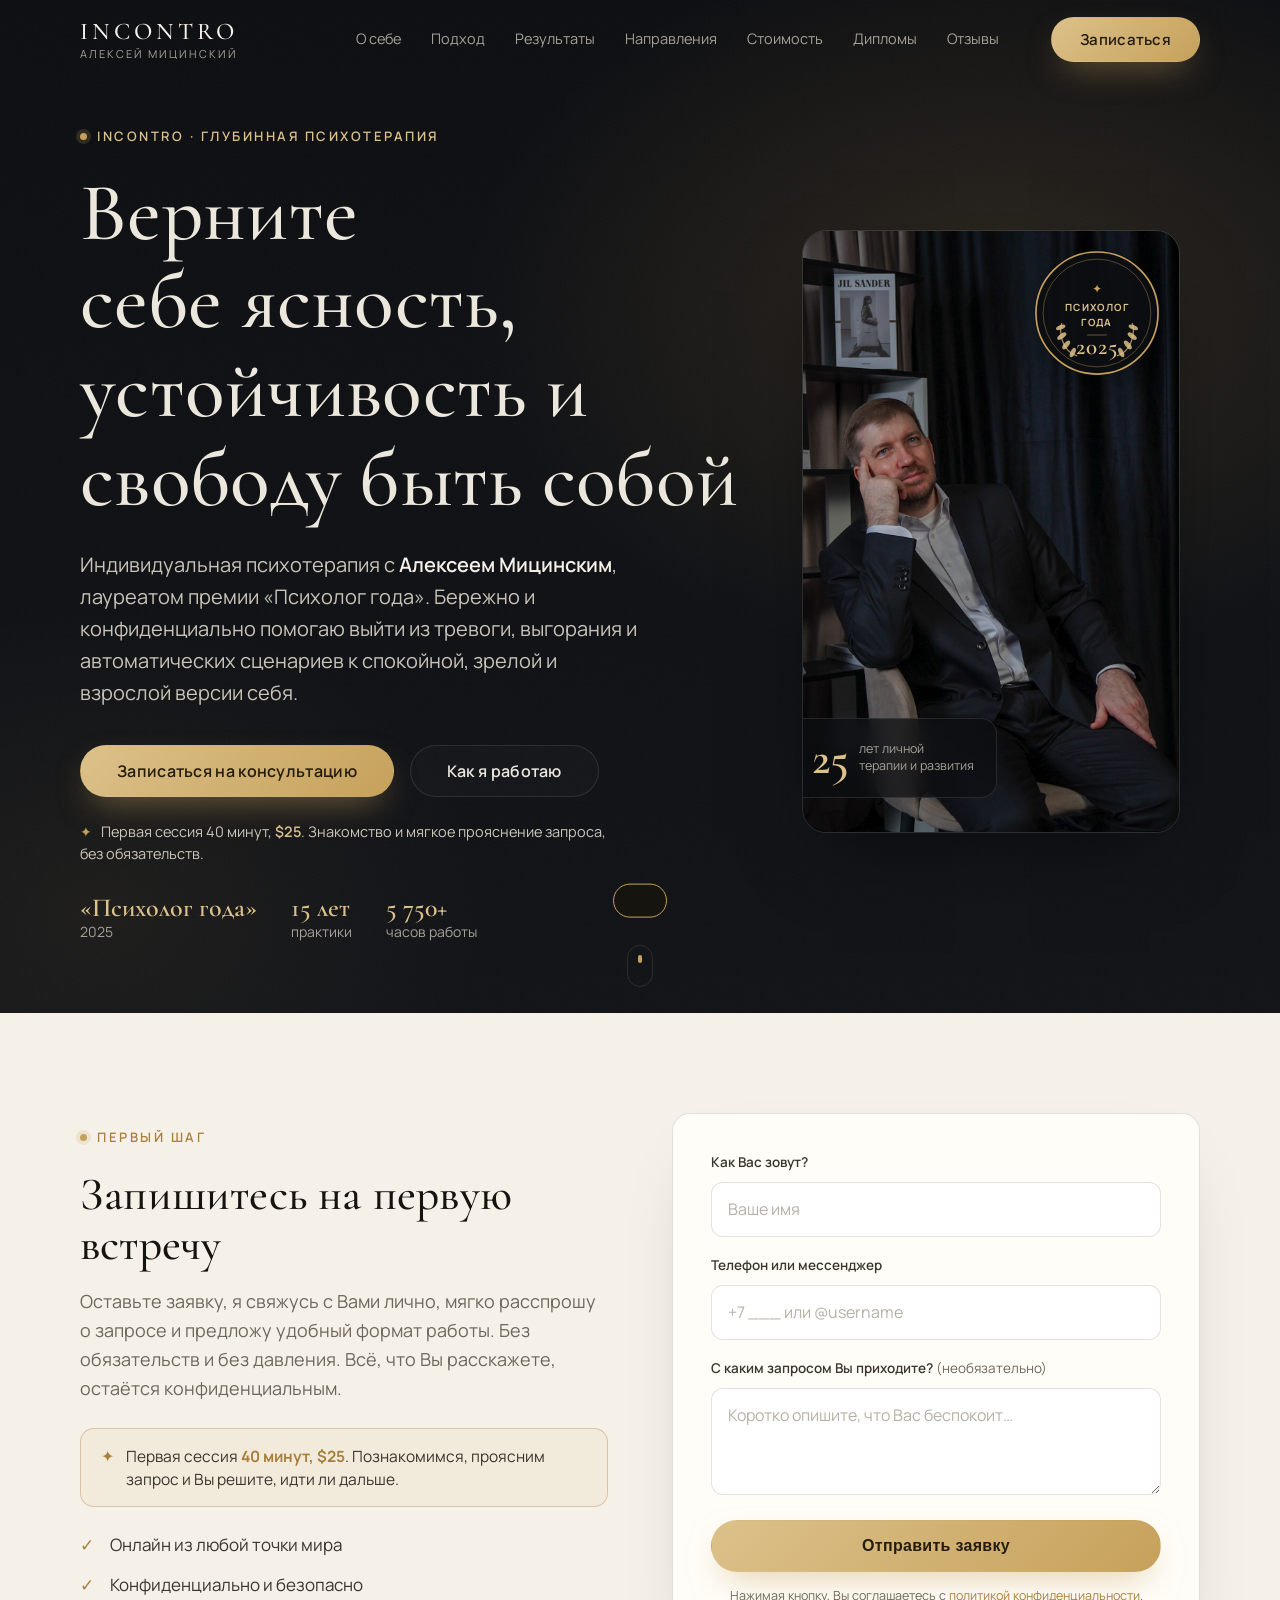
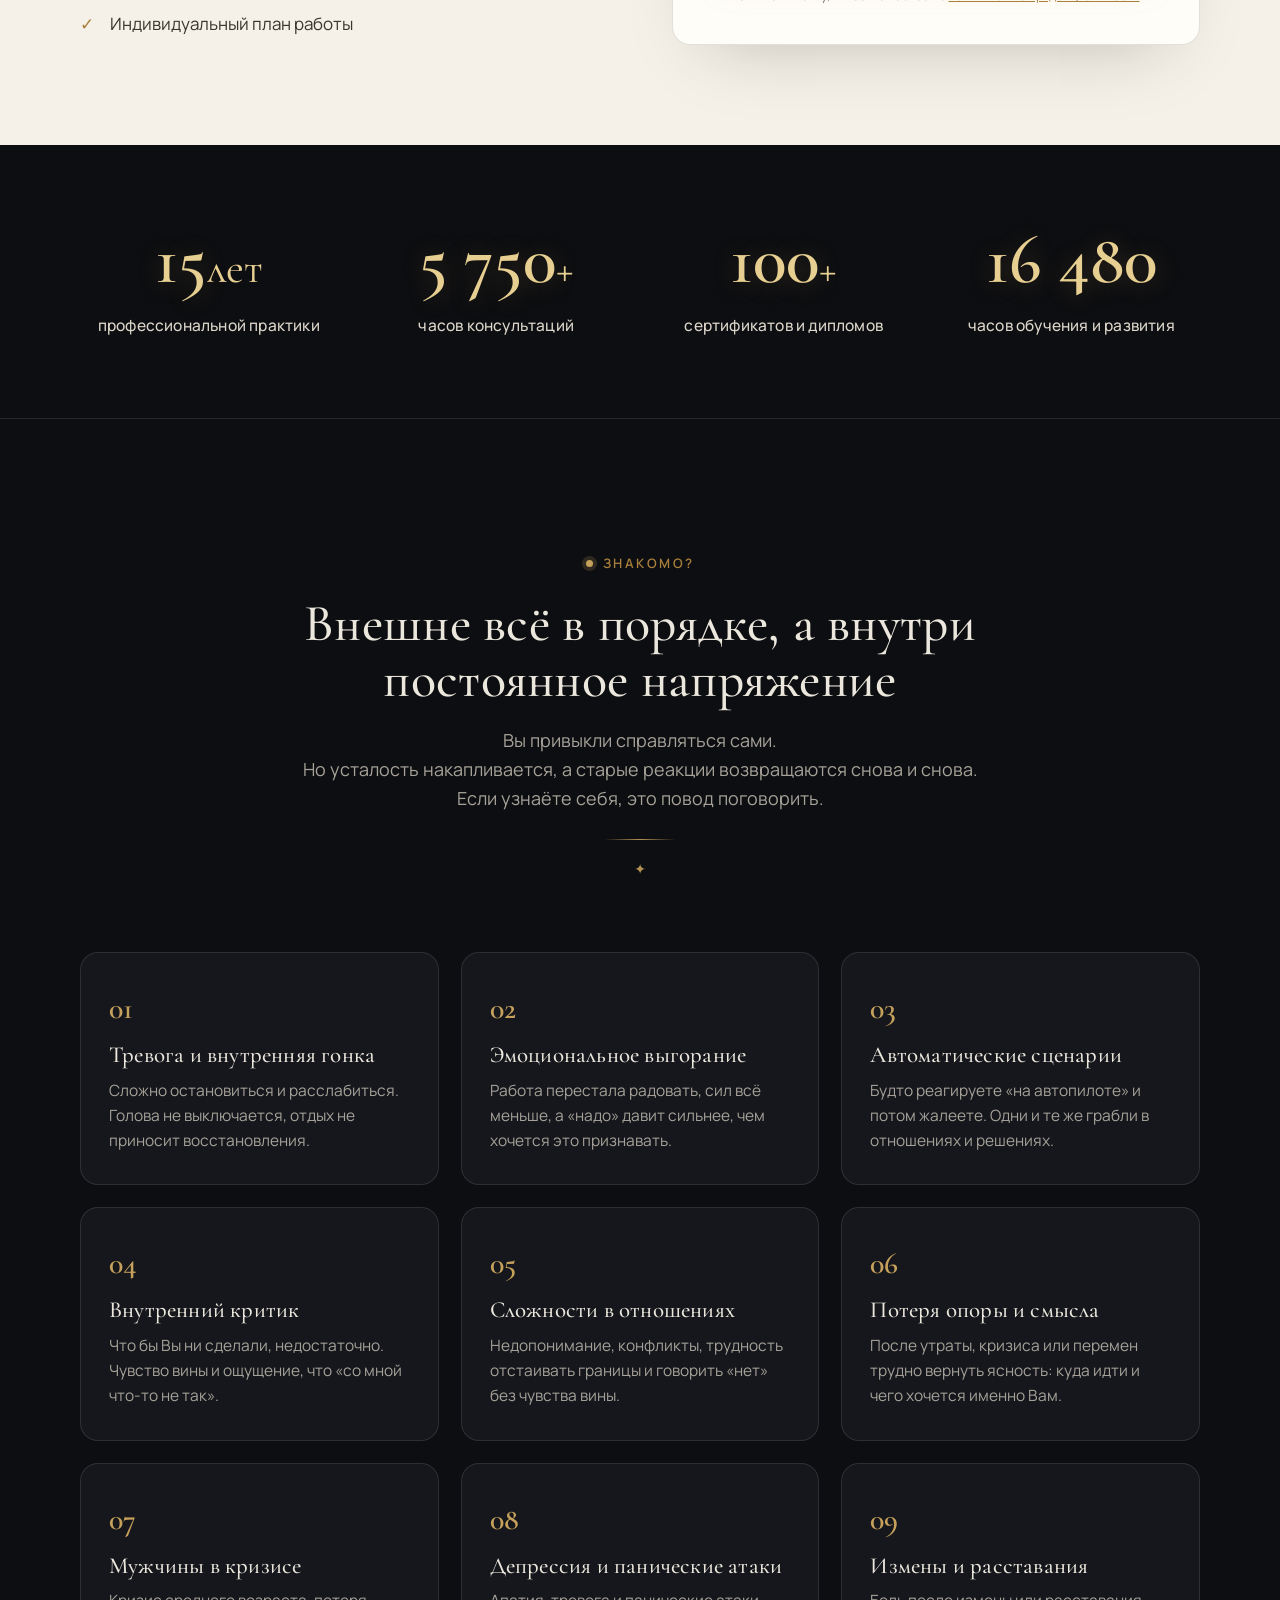
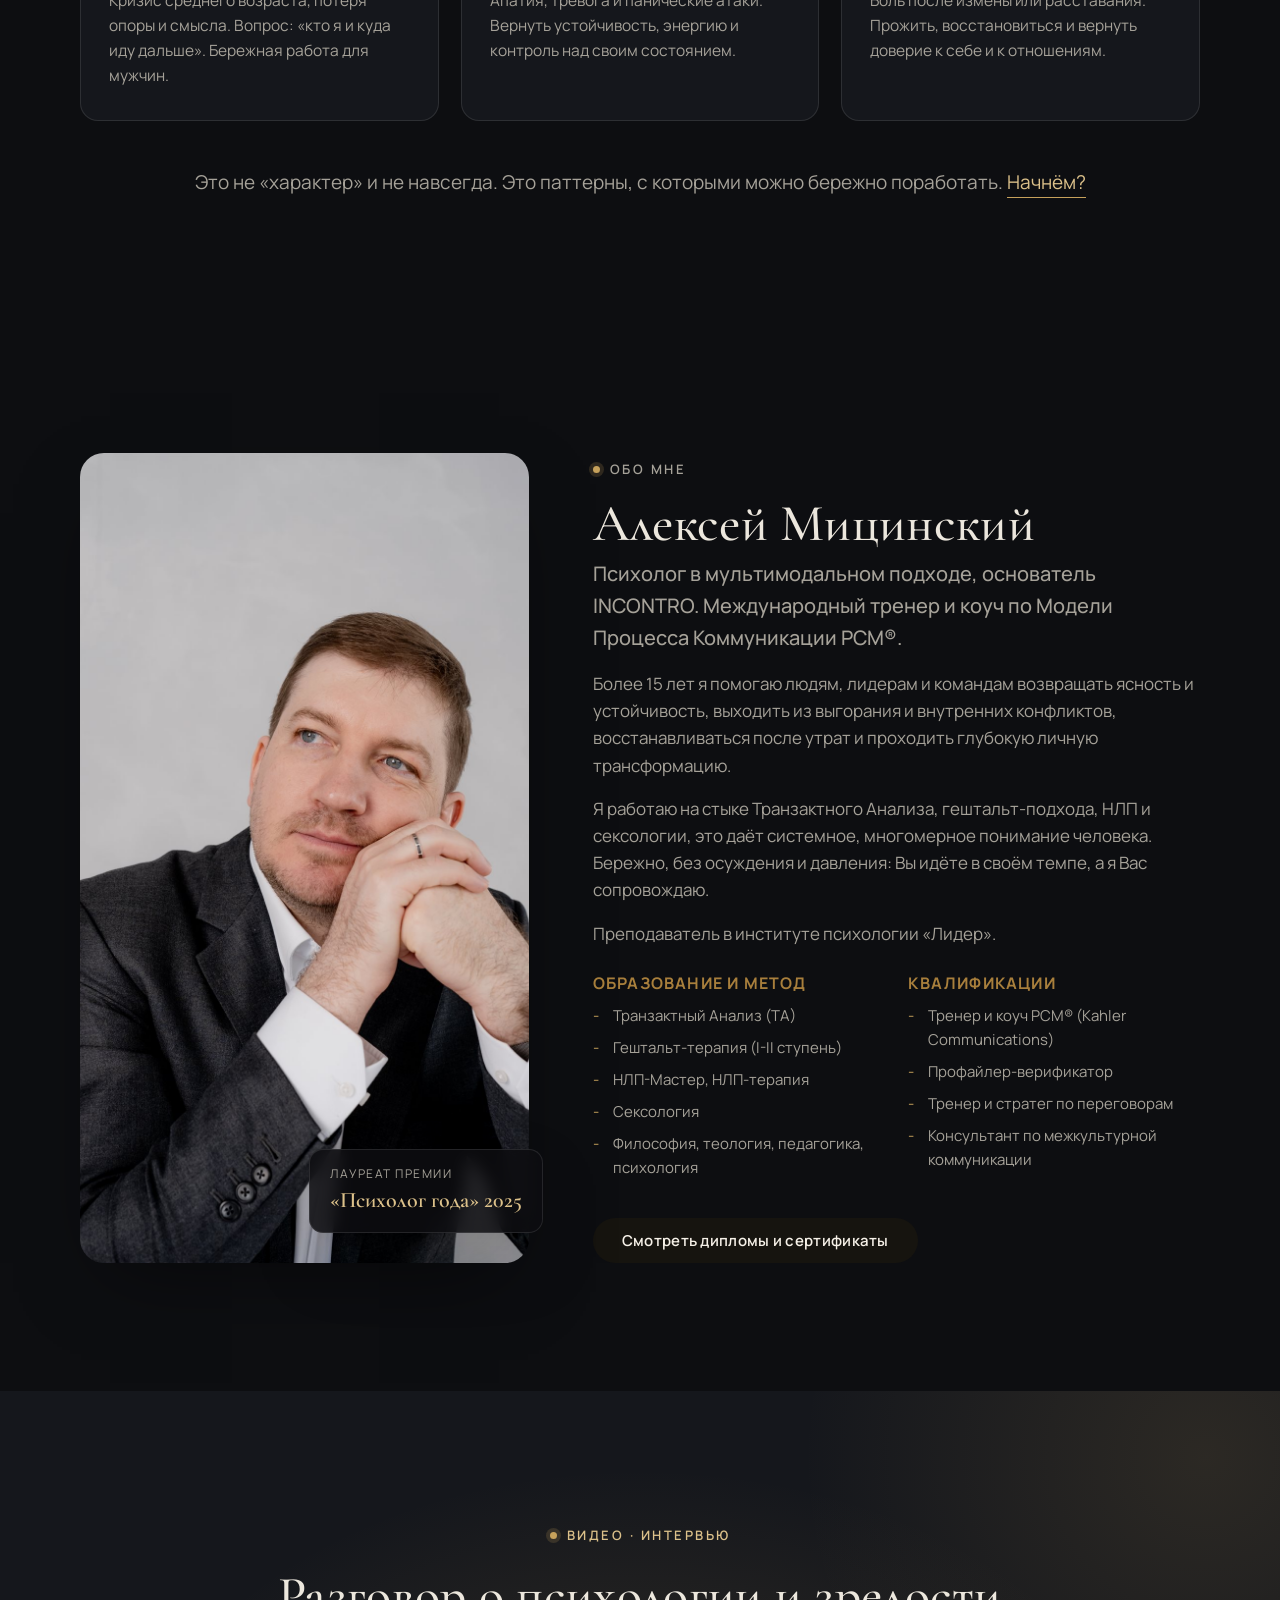
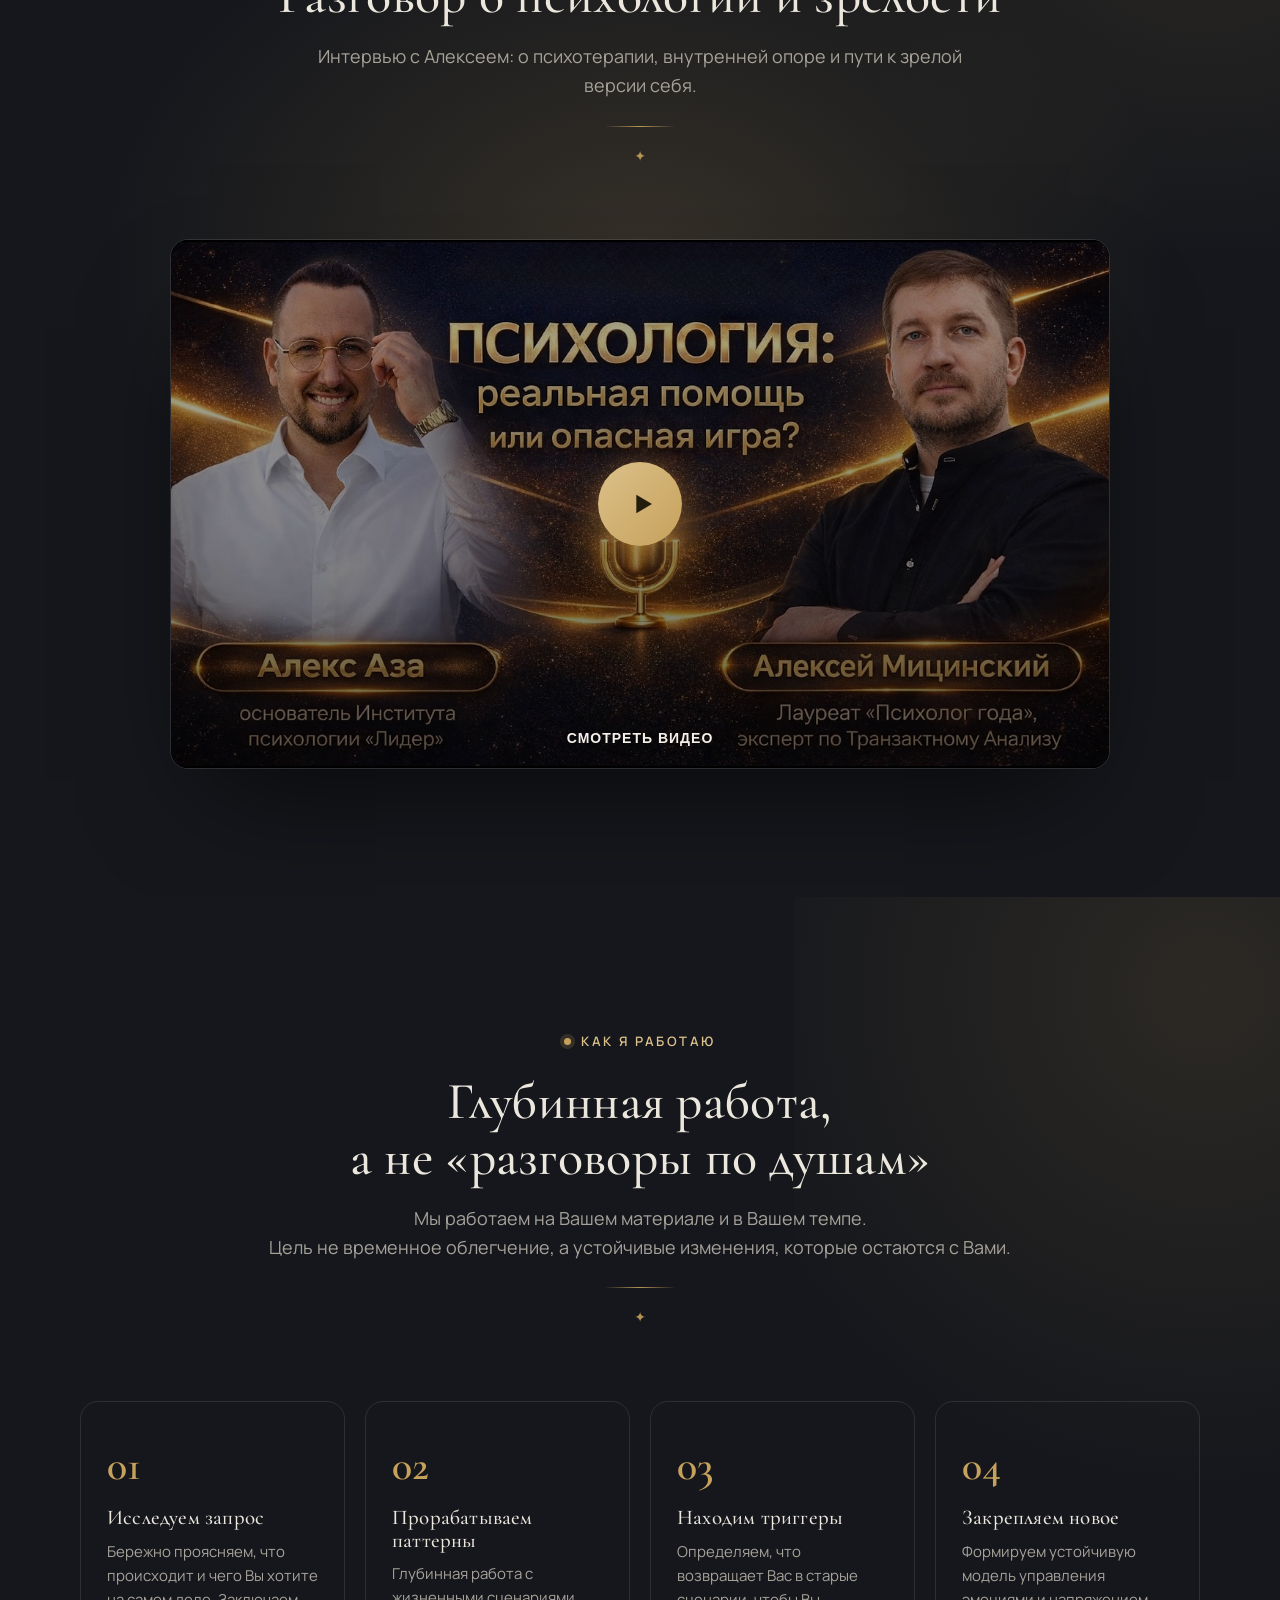
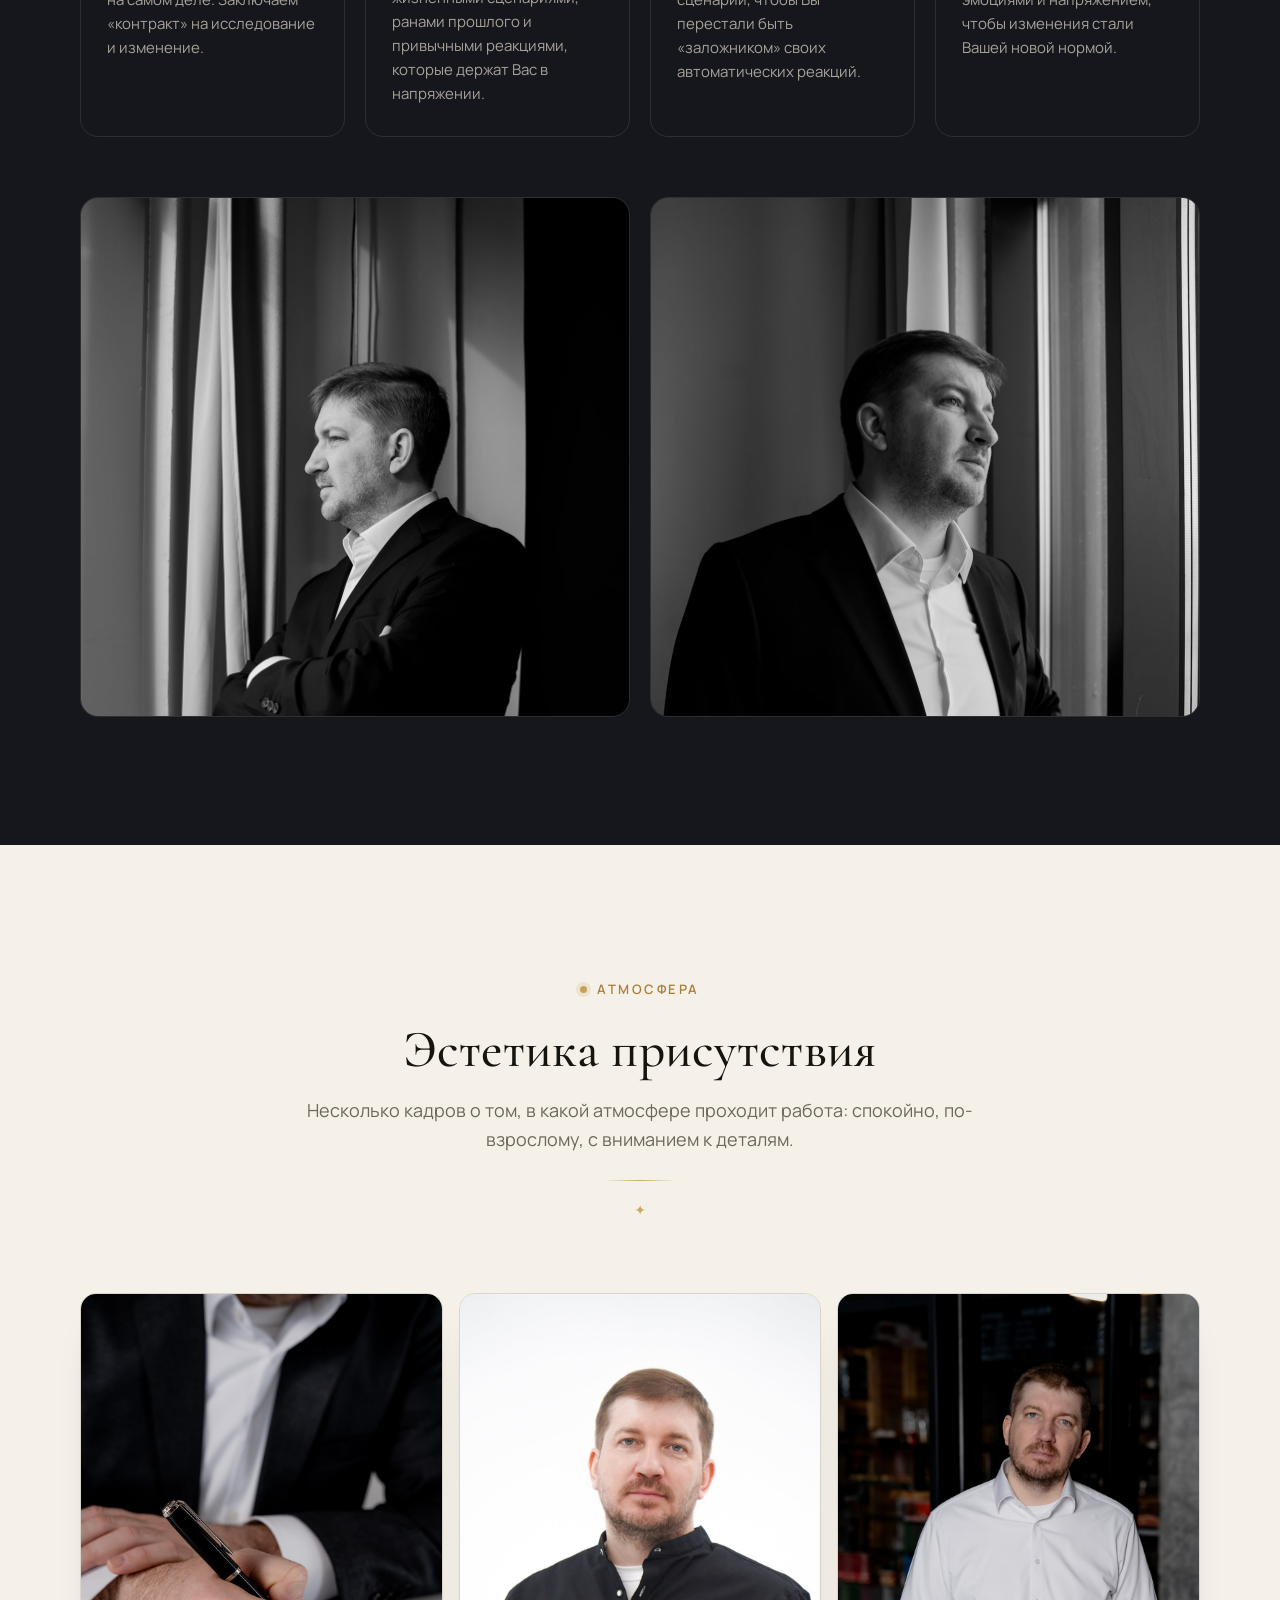
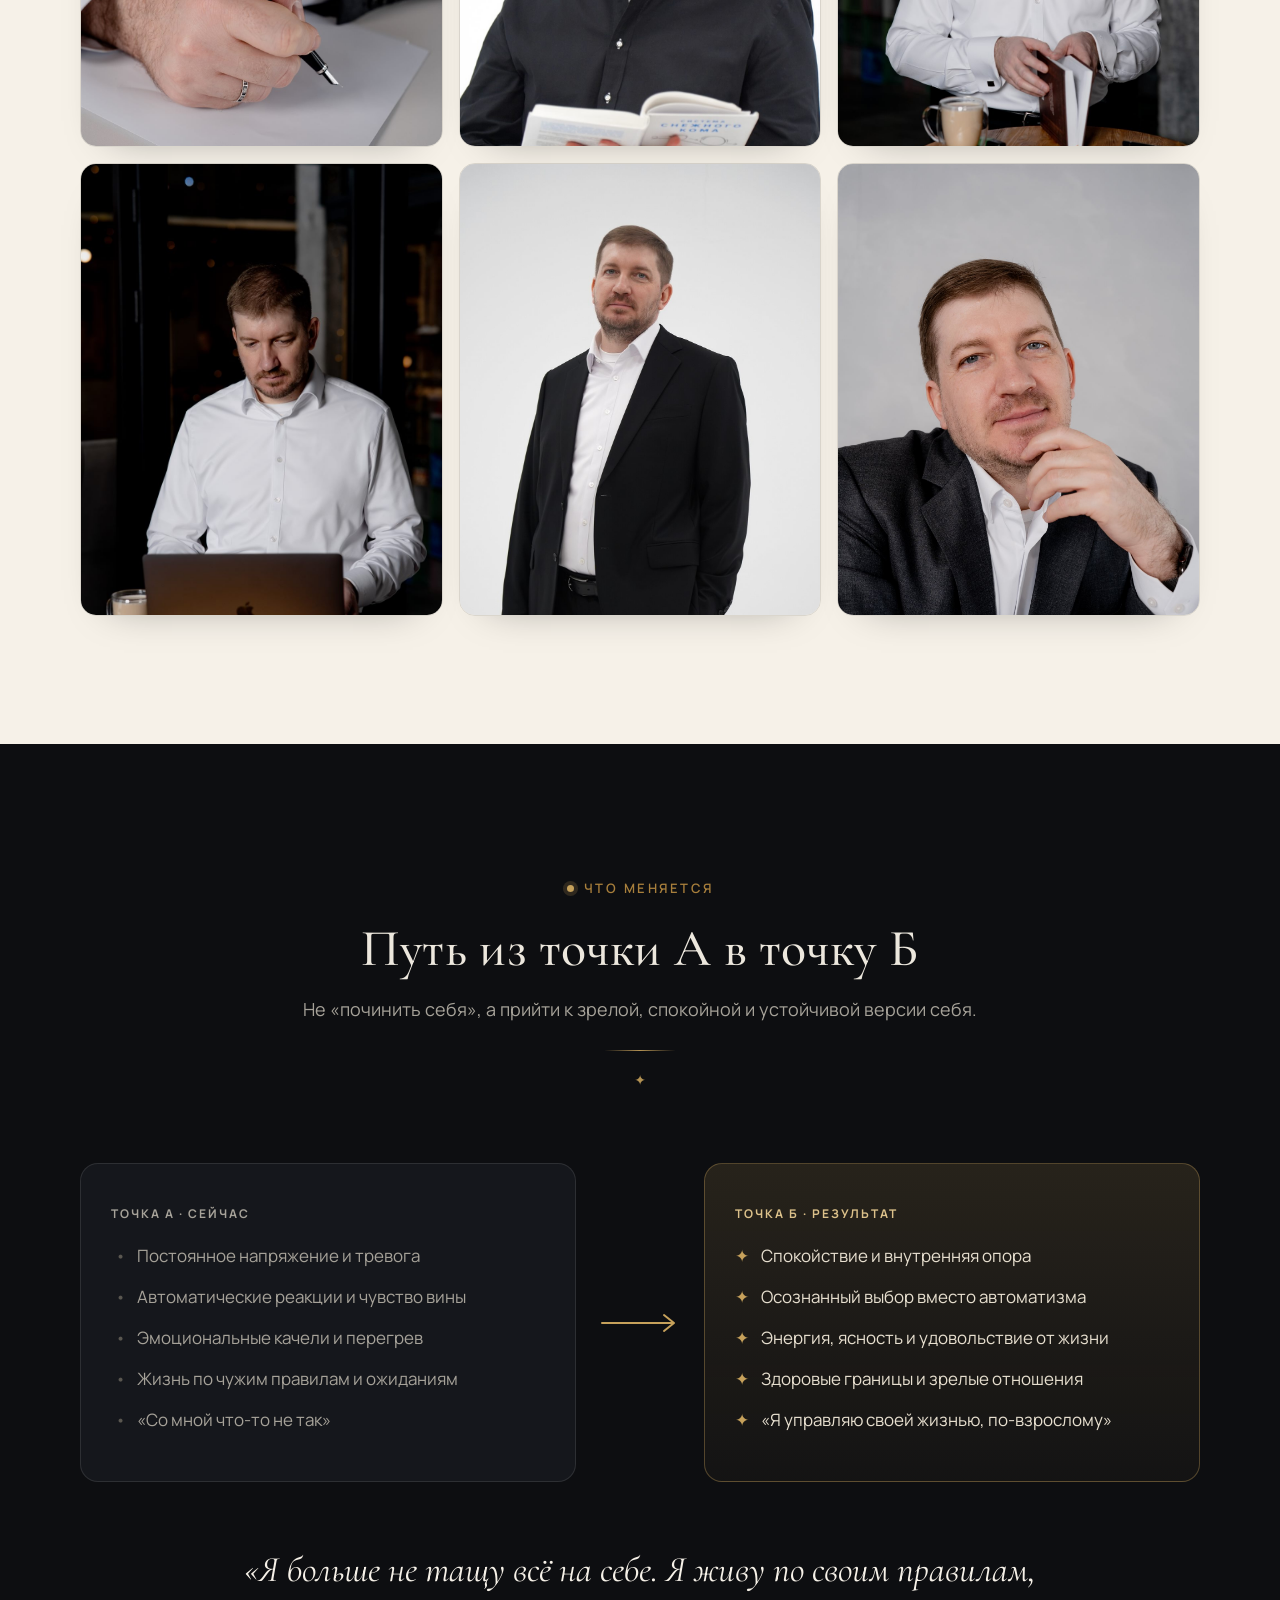
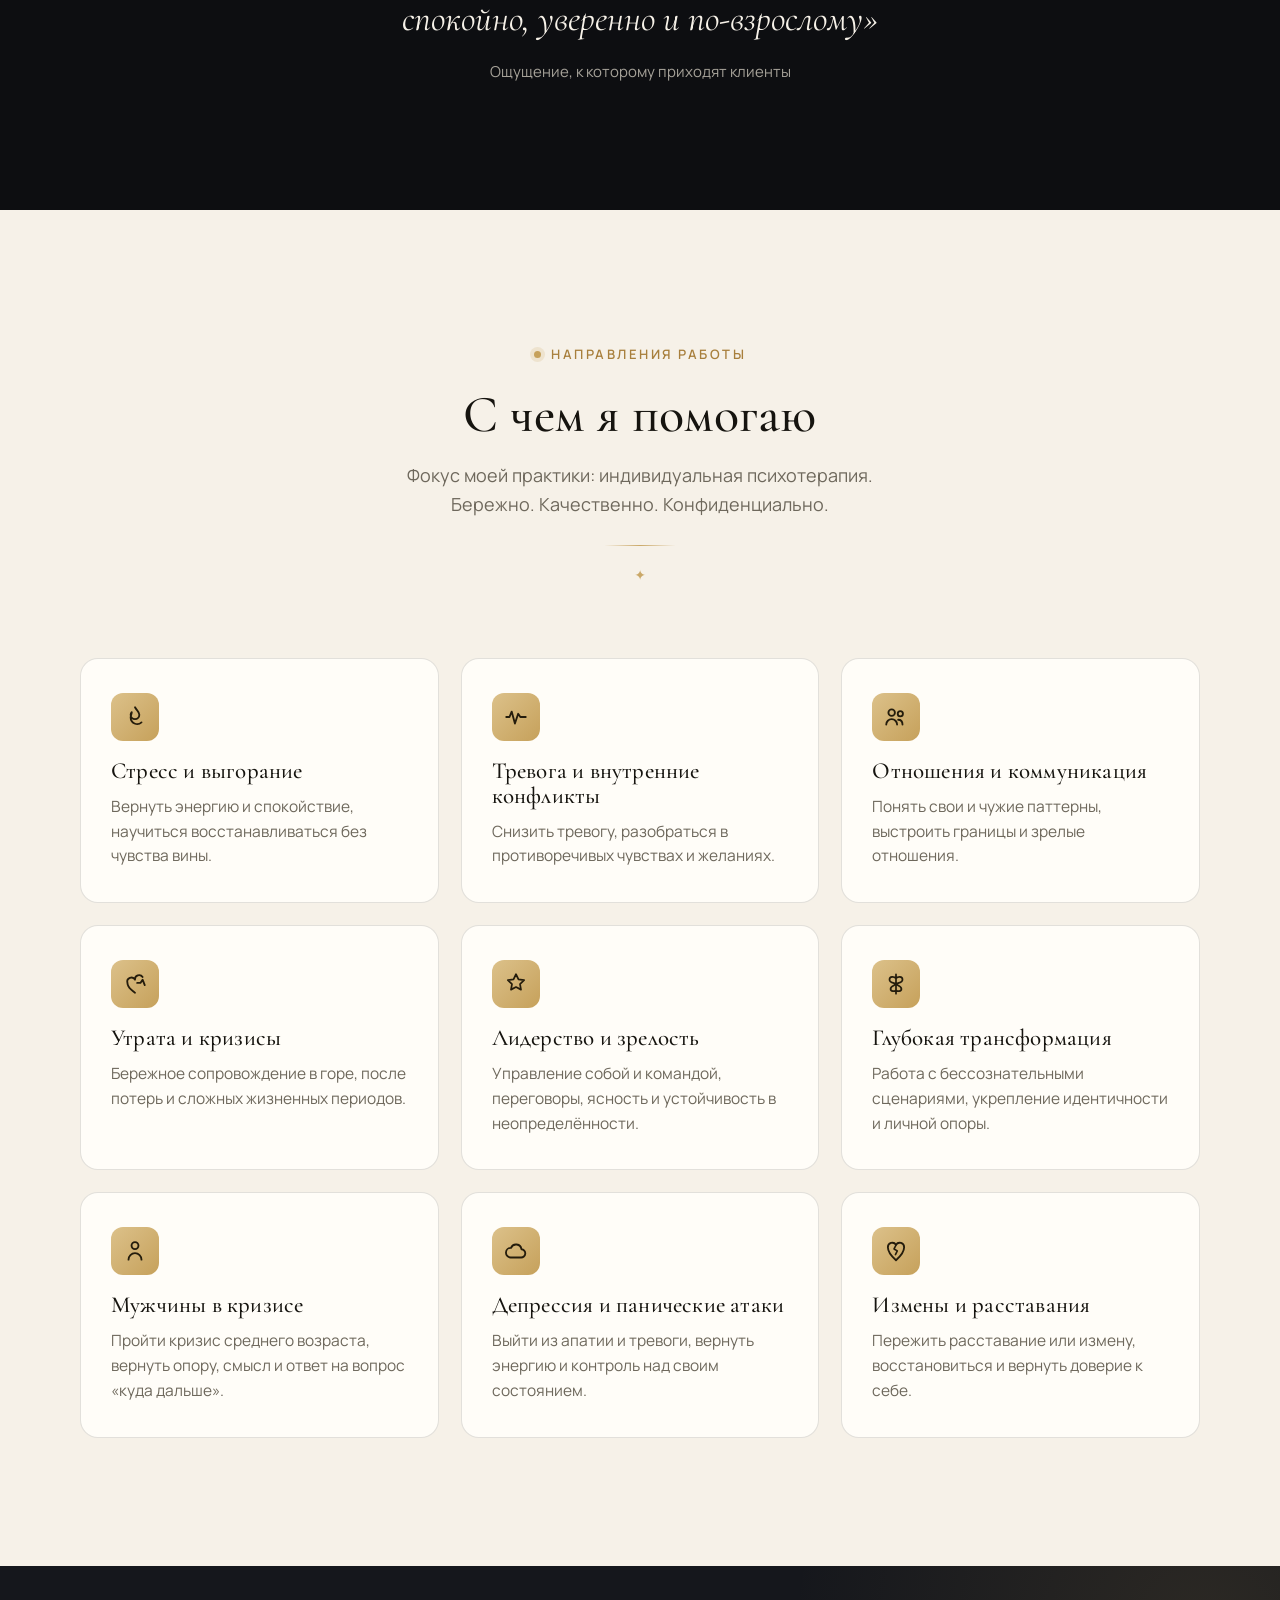
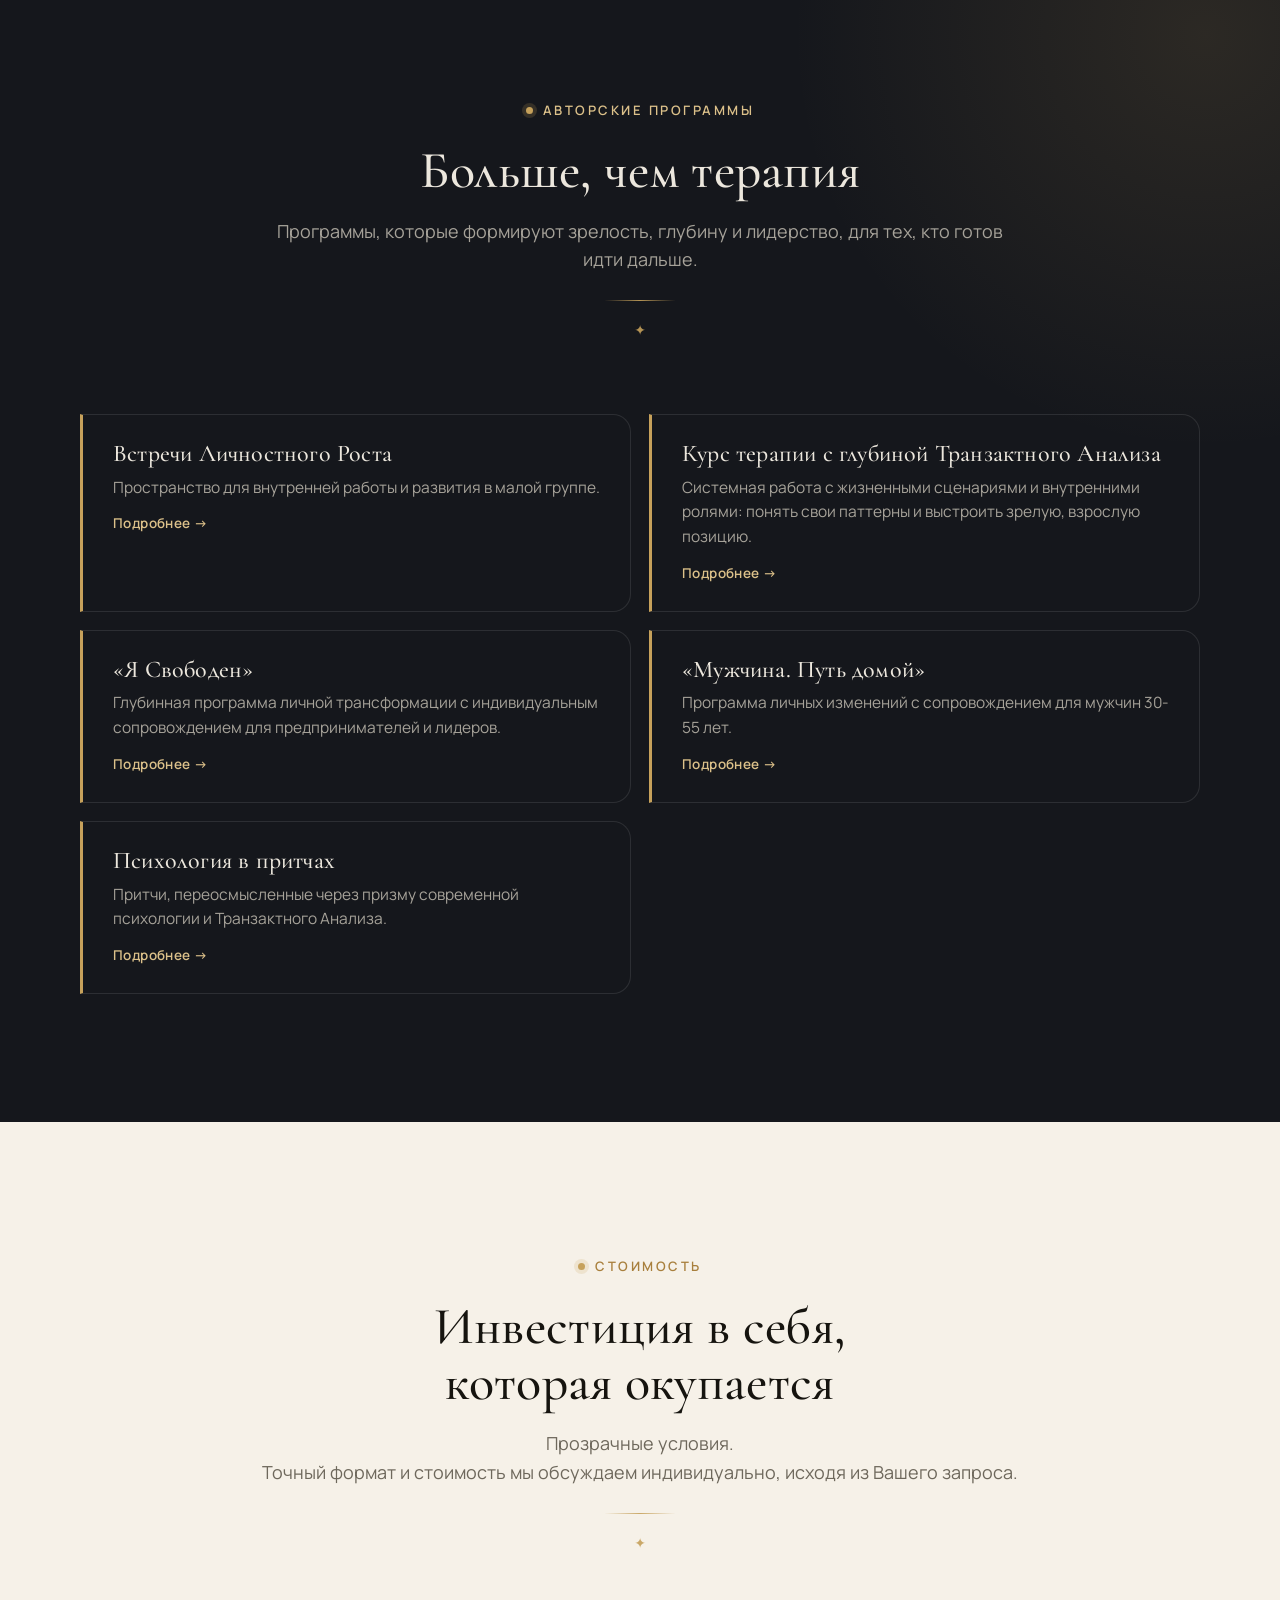
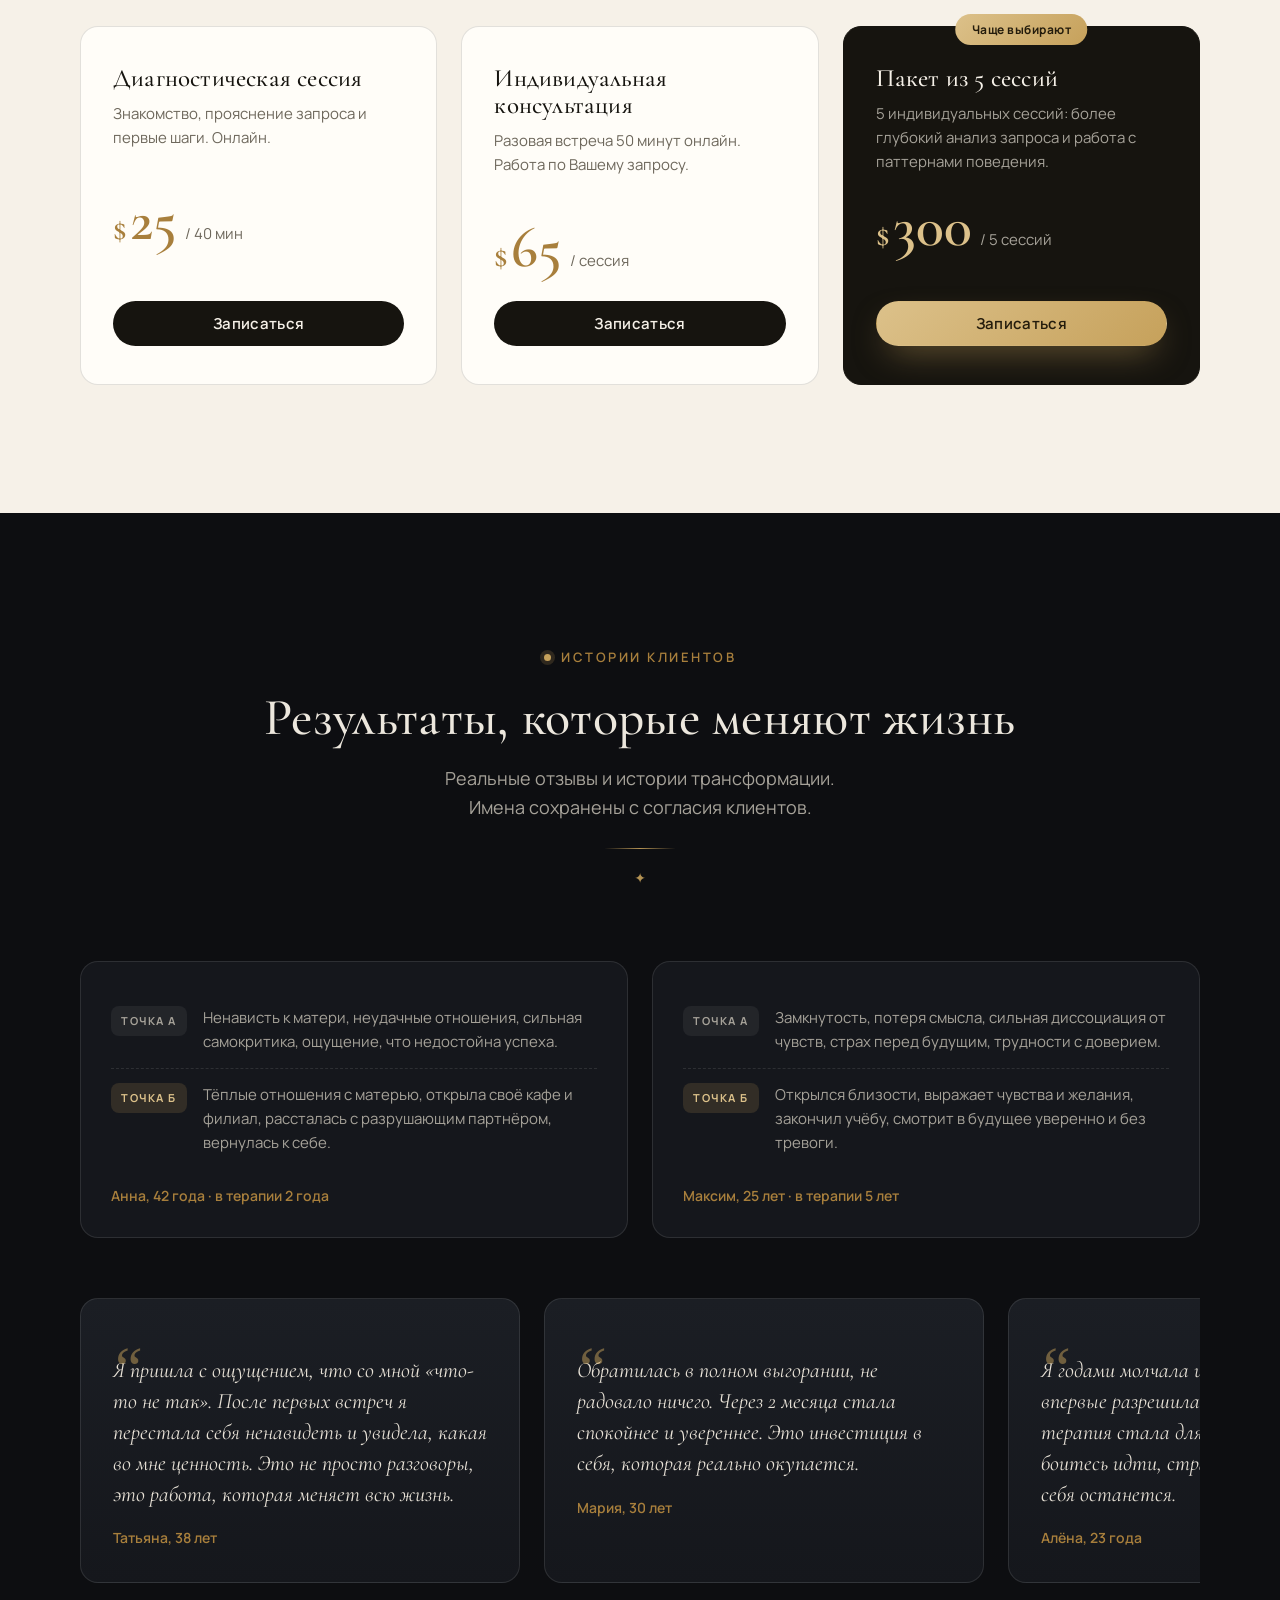
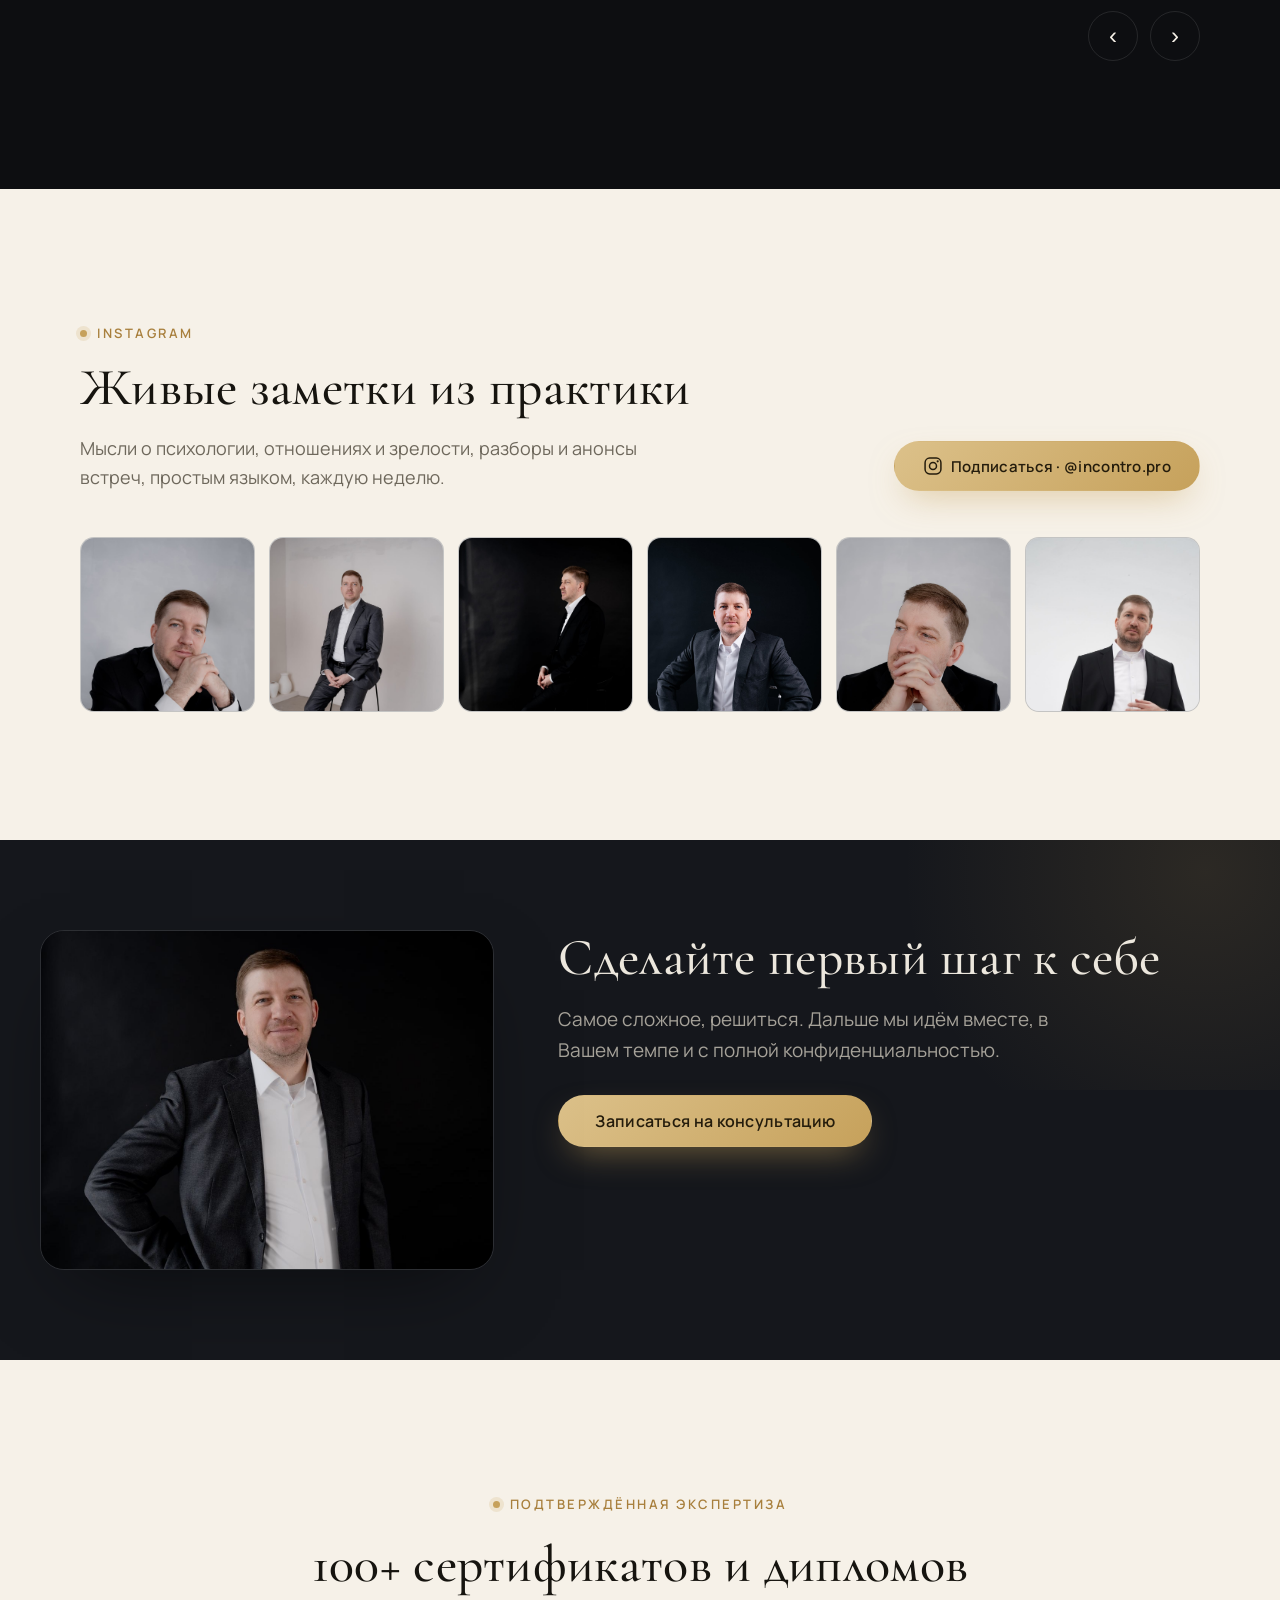
==== index.html @ 2c6bc499 "Фото и наполнение программ, галерея/Instagram по 6, ровный текст, Яндекс.Метрика - Все страницы прог" ====
<!DOCTYPE html>
<html lang="ru">
<head>
<meta charset="UTF-8">
<meta name="viewport" content="width=device-width, initial-scale=1.0">
<title>Алексей Мицинский · глубинная психотерапия | INCONTRO</title>
<meta name="description" content="Индивидуальная психотерапия с Алексеем Мицинским, лауреатом премии «Психолог года». Бережно, профессионально и конфиденциально помогаю выйти из тревоги, выгорания и автоматических сценариев к спокойной и зрелой версии себя.">
<meta name="theme-color" content="#0d0e11">
<meta property="og:title" content="Алексей Мицинский · глубинная психотерапия | INCONTRO">
<meta property="og:description" content="Верните себе ясность, устойчивость и свободу быть собой. Индивидуальная психотерапия для тех, кто хочет перемен.">
<meta property="og:type" content="website">
<meta property="og:url" content="https://incontro.pro/">
<meta property="og:locale" content="ru_RU">
<meta property="og:site_name" content="INCONTRO">
<meta property="og:image" content="https://incontro.pro/assets/img/hero-alt.jpg">
<meta property="og:image:width" content="1700">
<meta property="og:image:height" content="2550">
<meta name="twitter:card" content="summary_large_image">
<meta name="twitter:title" content="Алексей Мицинский · глубинная психотерапия | INCONTRO">
<meta name="twitter:description" content="Верните себе ясность, устойчивость и свободу быть собой. Индивидуальная психотерапия для тех, кто хочет перемен.">
<meta name="twitter:image" content="https://incontro.pro/assets/img/hero-alt.jpg">
<link rel="canonical" href="https://incontro.pro/">
<!-- Favicons -->
<link rel="icon" href="assets/img/favicon.svg" type="image/svg+xml">
<link rel="icon" href="assets/img/favicon-32.png" sizes="32x32" type="image/png">
<link rel="apple-touch-icon" href="assets/img/apple-touch-icon.png">
<link rel="preconnect" href="https://fonts.googleapis.com">
<link rel="preconnect" href="https://fonts.gstatic.com" crossorigin>
<link href="https://fonts.googleapis.com/css2?family=Cormorant+Garamond:ital,wght@0,400;0,500;0,600;1,400;1,500&family=Manrope:wght@300;400;500;600;700&display=swap" rel="stylesheet">
<link rel="stylesheet" href="styles.css">

<!-- ============================================================
     АНАЛИТИКА И ПИКСЕЛИ - вставьте сюда свои ID, когда будут готовы.
     Событие отправки заявки уже шлётся автоматически (см. script.js):
       • Google Analytics 4 / Google Ads:  gtag('event', 'generate_lead')
       • Meta (Facebook) Pixel:            fbq('track', 'Lead')
       • Яндекс.Метрика:                   ym(ID, 'reachGoal', 'lead')
     Достаточно подключить нужный код ниже - события заработают сами.
     ------------------------------------------------------------
  -- Google Analytics 4 / Google Ads (замените G-XXXXXXXXXX):
  <script async src="https://www.googletagmanager.com/gtag/js?id=G-XXXXXXXXXX"></script>
  <script>
    window.dataLayer = window.dataLayer || [];
    function gtag(){dataLayer.push(arguments);}
    gtag('js', new Date());
    gtag('config', 'G-XXXXXXXXXX');
  </script>

  -- Meta (Facebook) Pixel (замените YOUR_PIXEL_ID):
  <script>
    !function(f,b,e,v,n,t,s){if(f.fbq)return;n=f.fbq=function(){n.callMethod?
    n.callMethod.apply(n,arguments):n.queue.push(arguments)};if(!f._fbq)f._fbq=n;
    n.push=n;n.loaded=!0;n.version='2.0';n.queue=[];t=b.createElement(e);t.async=!0;
    t.src=v;s=b.getElementsByTagName(e)[0];s.parentNode.insertBefore(t,s)}(window,
    document,'script','https://connect.facebook.net/en_US/fbevents.js');
    fbq('init', 'YOUR_PIXEL_ID');
    fbq('track', 'PageView');
  </script>

  -- Яндекс.Метрика (замените XXXXXXXX):
  <script>
    (function(m,e,t,r,i,k,a){m[i]=m[i]||function(){(m[i].a=m[i].a||[]).push(arguments)};
    m[i].l=1*new Date();k=e.createElement(t),a=e.getElementsByTagName(t)[0],
    k.async=1,k.src=r,a.parentNode.insertBefore(k,a)})
    (window,document,'script','https://mc.yandex.ru/metrika/tag.js','ym');
    ym(XXXXXXXX, 'init', {clickmap:true, trackLinks:true, accurateTrackBounce:true});
  </script>
     ============================================================ -->

<!-- SEO: структурированные данные для Google -->
<script type="application/ld+json">
{
  "@context": "https://schema.org",
  "@type": "ProfessionalService",
  "@id": "https://incontro.pro/#service",
  "name": "INCONTRO · Алексей Мицинский, психотерапия",
  "description": "Индивидуальная психотерапия с Алексеем Мицинским, лауреатом премии «Психолог года». Работа с тревогой, выгоранием, отношениями и глубокая личная трансформация.",
  "url": "https://incontro.pro/",
  "image": "https://incontro.pro/assets/img/hero-alt.jpg",
  "priceRange": "$$",
  "areaServed": "Online",
  "availableLanguage": ["ru"],
  "address": {
    "@type": "PostalAddress",
    "addressLocality": "Астана",
    "addressCountry": "KZ"
  },
  "founder": {
    "@type": "Person",
    "name": "Алексей Мицинский",
    "jobTitle": "Психолог в мультимодальном подходе",
    "award": "Премия «Психолог года» 2025",
    "sameAs": [
      "https://instagram.com/incontro.pro",
      "https://t.me/alosmits"
    ]
  }
}
</script>
<script>if(!/[?&]shot/.test(location.search))document.documentElement.classList.add('js');</script>
<!-- Yandex.Metrika counter -->
<script type="text/javascript">
  window.__YM_ID=108460385;
  (function(m,e,t,r,i,k,a){m[i]=m[i]||function(){(m[i].a=m[i].a||[]).push(arguments)};
  m[i].l=1*new Date();for(var j=0;j<document.scripts.length;j++){if(document.scripts[j].src===r){return;}}
  k=e.createElement(t),a=e.getElementsByTagName(t)[0],k.async=1,k.src=r,a.parentNode.insertBefore(k,a)})
  (window,document,"script","https://mc.yandex.ru/metrika/tag.js?id=108460385","ym");
  ym(108460385,"init",{ssr:true,webvisor:true,clickmap:true,ecommerce:"dataLayer",accurateTrackBounce:true,trackLinks:true});
</script>
<noscript><div><img src="https://mc.yandex.ru/watch/108460385" style="position:absolute; left:-9999px;" alt="" /></div></noscript>
<!-- /Yandex.Metrika counter -->
</head>
<body>

<!-- ===== Preloader ===== -->
<div class="preloader" id="preloader"><span class="preloader__mark">INCONTRO</span></div>

<!-- ===== Progress bar ===== -->
<div class="scroll-progress" id="scrollProgress"></div>

<!-- ===== Header ===== -->
<header class="header" id="header">
  <div class="container header__inner">
    <a href="#top" class="brand" aria-label="INCONTRO · на главную">
      <span class="brand__mark">INCONTRO</span>
      <span class="brand__sub">Алексей Мицинский</span>
    </a>
    <nav class="nav" id="nav">
      <a href="#about" class="nav__link">О себе</a>
      <a href="#approach" class="nav__link">Подход</a>
      <a href="#results" class="nav__link">Результаты</a>
      <a href="#directions" class="nav__link">Направления</a>
      <a href="#pricing" class="nav__link">Стоимость</a>
      <a href="#credentials" class="nav__link">Дипломы</a>
      <a href="#reviews" class="nav__link">Отзывы</a>
    </nav>
    <a href="#lead-top" class="btn btn--gold header__cta">Записаться</a>
    <button class="burger" id="burger" aria-label="Меню" aria-expanded="false"><span></span><span></span><span></span></button>
  </div>
</header>

<!-- ===== Hero ===== -->
<section class="hero" id="top">
  <div class="hero__bg"></div>
  <div class="container hero__grid">
    <div class="hero__content reveal">
      <p class="eyebrow"><span class="eyebrow__dot"></span> INCONTRO · Глубинная психотерапия</p>
      <h1 class="hero__title">Верните себе ясность, устойчивость и свободу&nbsp;быть&nbsp;собой</h1>
      <p class="hero__lead">Индивидуальная психотерапия с <strong>Алексеем&nbsp;Мицинским</strong>, лауреатом премии «Психолог&nbsp;года». Бережно и конфиденциально помогаю выйти из тревоги, выгорания и автоматических сценариев к спокойной, зрелой и взрослой версии себя.</p>
      <div class="hero__actions">
        <a href="#lead-top" class="btn btn--gold btn--lg">Записаться на консультацию</a>
        <a href="#approach" class="btn btn--ghost btn--lg">Как я работаю</a>
      </div>
      <p class="hero__free"><span class="hero__free-ic">✦</span> Первая сессия 40 минут, <strong>$25</strong>. Знакомство и мягкое прояснение запроса, без обязательств.</p>
      <ul class="hero__trust">
        <li><span>«Психолог&nbsp;года»</span> 2025</li>
        <li><span>15&nbsp;лет</span> практики</li>
        <li><span>5&nbsp;750+</span> часов работы</li>
      </ul>
    </div>

    <div class="hero__aside reveal">
      <div class="hero__photo">
        <img src="assets/img/hero.jpg" alt="Алексей Мицинский, психолог в мультимодальном подходе" loading="eager" fetchpriority="high" width="1080" height="1920">
        <div class="hero__badge">
          <span class="hero__badge-num">25</span>
          <span class="hero__badge-txt">лет личной<br>терапии и развития</span>
        </div>
        <div class="hero__seal" aria-hidden="true">
          <svg class="seal" viewBox="0 0 120 120">
            <circle cx="60" cy="60" r="57" class="seal-bg"></circle>
            <circle cx="60" cy="60" r="55.5" class="seal-ring"></circle>
            <circle cx="60" cy="60" r="49" class="seal-ring2"></circle>
            <g class="seal-laurel">
              <path d="M42 99 C33 96 28 88 27 77 C26.5 73 27 71 28 69"></path>
              <ellipse cx="38" cy="96" rx="4.6" ry="2.1" transform="rotate(-64 38 96)"></ellipse>
              <ellipse cx="32" cy="89" rx="4.8" ry="2.2" transform="rotate(-50 32 89)"></ellipse>
              <ellipse cx="28" cy="81" rx="4.8" ry="2.2" transform="rotate(-36 28 81)"></ellipse>
              <ellipse cx="27" cy="73" rx="4.5" ry="2" transform="rotate(-22 27 73)"></ellipse>
              <path d="M78 99 C87 96 92 88 93 77 C93.5 73 93 71 92 69"></path>
              <ellipse cx="82" cy="96" rx="4.6" ry="2.1" transform="rotate(64 82 96)"></ellipse>
              <ellipse cx="88" cy="89" rx="4.8" ry="2.2" transform="rotate(50 88 89)"></ellipse>
              <ellipse cx="92" cy="81" rx="4.8" ry="2.2" transform="rotate(36 92 81)"></ellipse>
              <ellipse cx="93" cy="73" rx="4.5" ry="2" transform="rotate(22 93 73)"></ellipse>
            </g>
            <text class="seal-star" x="60" y="42" text-anchor="middle">✦</text>
            <text class="seal-t1" x="60" y="58" text-anchor="middle">ПСИХОЛОГ</text>
            <text class="seal-t1" x="60" y="72" text-anchor="middle">ГОДА</text>
            <line x1="51" y1="80" x2="69" y2="80" class="seal-div"></line>
            <text class="seal-year" x="60" y="97" text-anchor="middle">2025</text>
          </svg>
        </div>
      </div>
    </div>
  </div>
  <a href="#lead-top" class="hero__scroll" aria-label="Листать вниз"><span></span></a>
</section>

<!-- ===== Lead form (НАЧАЛО) ===== -->
<section class="lead lead--top" id="lead-top">
  <div class="container lead__grid">
    <div class="lead__intro reveal">
      <p class="eyebrow eyebrow--dark"><span class="eyebrow__dot"></span> Первый шаг</p>
      <h2 class="lead__title">Запишитесь на первую встречу</h2>
      <p class="lead__text">Оставьте заявку, я свяжусь с Вами лично, мягко расспрошу о запросе и предложу удобный формат работы. Без обязательств и без давления. Всё, что Вы расскажете, остаётся конфиденциальным.</p>
      <div class="lead__free"><span class="lead__free-ic">✦</span><span>Первая сессия <strong>40 минут, $25</strong>. Познакомимся, проясним запрос и Вы решите, идти ли дальше.</span></div>
      <ul class="lead__points">
        <li>Онлайн из любой точки мира</li>
        <li>Конфиденциально и безопасно</li>
        <li>Индивидуальный план работы</li>
      </ul>
    </div>
    <form class="lead-form reveal" data-leadform>
      <div class="field">
        <label for="name-top">Как Вас зовут?</label>
        <input type="text" id="name-top" name="name" placeholder="Ваше имя" required>
      </div>
      <div class="field">
        <label for="contact-top">Телефон или мессенджер</label>
        <input type="text" id="contact-top" name="contact" placeholder="+7 ___ или @username" required>
      </div>
      <div class="field">
        <label for="msg-top">С каким запросом Вы приходите? <span class="opt">(необязательно)</span></label>
        <textarea id="msg-top" name="message" rows="3" placeholder="Коротко опишите, что Вас беспокоит…"></textarea>
      </div>
      <button type="submit" class="btn btn--gold btn--block btn--lg">Отправить заявку</button>
      <p class="lead-form__note">Нажимая кнопку, Вы соглашаетесь с <a href="privacy.html" target="_blank">политикой конфиденциальности</a>.</p>
    </form>
  </div>
</section>

<!-- ===== Stats ===== -->
<section class="stats">
  <div class="container stats__grid">
    <div class="stat reveal"><span class="stat__num" data-count="15">0</span><span class="stat__suf">лет</span><p>профессиональной практики</p></div>
    <div class="stat reveal"><span class="stat__num" data-count="5750">0</span><span class="stat__suf">+</span><p>часов консультаций</p></div>
    <div class="stat reveal"><span class="stat__num" data-count="100">0</span><span class="stat__suf">+</span><p>сертификатов и дипломов</p></div>
    <div class="stat reveal"><span class="stat__num" data-count="16480">0</span><span class="stat__suf"></span><p>часов обучения и развития</p></div>
  </div>
</section>

<!-- ===== Pain / Recognition ===== -->
<section class="pains section" id="pains">
  <div class="container">
    <header class="section__head reveal">
      <p class="eyebrow eyebrow--dark"><span class="eyebrow__dot"></span> Знакомо?</p>
      <h2 class="section__title">Внешне всё в порядке, а внутри постоянное напряжение</h2>
      <p class="section__sub">Вы привыкли справляться сами.<br>Но усталость накапливается, а старые реакции возвращаются снова и снова.<br>Если узнаёте себя, это повод поговорить.</p>
    </header>
    <div class="pains__grid">
      <article class="pain reveal"><span class="pain__i">01</span><h3>Тревога и внутренняя гонка</h3><p>Сложно остановиться и расслабиться. Голова не выключается, отдых не приносит восстановления.</p></article>
      <article class="pain reveal"><span class="pain__i">02</span><h3>Эмоциональное выгорание</h3><p>Работа перестала радовать, сил всё меньше, а «надо» давит сильнее, чем хочется это признавать.</p></article>
      <article class="pain reveal"><span class="pain__i">03</span><h3>Автоматические сценарии</h3><p>Будто реагируете «на автопилоте» и потом жалеете. Одни и те же грабли в отношениях и решениях.</p></article>
      <article class="pain reveal"><span class="pain__i">04</span><h3>Внутренний критик</h3><p>Что бы Вы ни сделали, недостаточно. Чувство вины и ощущение, что «со мной что-то не так».</p></article>
      <article class="pain reveal"><span class="pain__i">05</span><h3>Сложности в отношениях</h3><p>Недопонимание, конфликты, трудность отстаивать границы и говорить «нет» без чувства вины.</p></article>
      <article class="pain reveal"><span class="pain__i">06</span><h3>Потеря опоры и смысла</h3><p>После утраты, кризиса или перемен трудно вернуть ясность: куда идти и чего хочется именно Вам.</p></article>
      <article class="pain reveal"><span class="pain__i">07</span><h3>Мужчины в кризисе</h3><p>Кризис среднего возраста, потеря опоры и смысла. Вопрос: «кто я и куда иду дальше». Бережная работа для мужчин.</p></article>
      <article class="pain reveal"><span class="pain__i">08</span><h3>Депрессия и панические атаки</h3><p>Апатия, тревога и панические атаки. Вернуть устойчивость, энергию и контроль над своим состоянием.</p></article>
      <article class="pain reveal"><span class="pain__i">09</span><h3>Измены и расставания</h3><p>Боль после измены или расставания. Прожить, восстановиться и вернуть доверие к себе и к отношениям.</p></article>
    </div>
    <p class="pains__cta reveal">Это не «характер» и не навсегда. Это паттерны, с которыми можно бережно поработать. <a href="#lead-bottom">Начнём?</a></p>
  </div>
</section>

<!-- ===== About ===== -->
<section class="about section" id="about">
  <div class="container about__grid">
    <div class="about__media reveal">
      <img src="assets/img/about-1.jpg" alt="Алексей Мицинский" loading="lazy" width="1100" height="1650">
      <div class="about__chip">
        <span>Лауреат премии</span>
        <strong>«Психолог года» 2025</strong>
      </div>
    </div>
    <div class="about__content reveal">
      <p class="eyebrow eyebrow--dark"><span class="eyebrow__dot"></span> Обо мне</p>
      <h2 class="section__title">Алексей Мицинский</h2>
      <p class="about__role">Психолог в мультимодальном подходе, основатель INCONTRO. Международный тренер и коуч по Модели Процесса Коммуникации PCM®.</p>
      <p>Более 15 лет я помогаю людям, лидерам и командам возвращать ясность и устойчивость, выходить из выгорания и внутренних конфликтов, восстанавливаться после утрат и проходить глубокую личную трансформацию.</p>
      <p>Я работаю на стыке Транзактного Анализа, гештальт-подхода, НЛП и сексологии, это даёт системное, многомерное понимание человека. Бережно, без осуждения и давления: Вы идёте в своём темпе, а я Вас сопровождаю.</p>
      <p>Преподаватель в институте психологии «Лидер».</p>
      <div class="about__edu">
        <div class="edu"><h4>Образование и метод</h4><ul><li>Транзактный Анализ (ТА)</li><li>Гештальт-терапия (I-II ступень)</li><li>НЛП-Мастер, НЛП-терапия</li><li>Сексология</li><li>Философия, теология, педагогика, психология</li></ul></div>
        <div class="edu"><h4>Квалификации</h4><ul><li>Тренер и коуч PCM® (Kahler Communications)</li><li>Профайлер-верификатор</li><li>Тренер и стратег по переговорам</li><li>Консультант по межкультурной коммуникации</li></ul></div>
      </div>
      <a href="#credentials" class="btn btn--dark">Смотреть дипломы и сертификаты</a>
    </div>
  </div>
</section>

<!-- ===== Video ===== -->
<section class="video section section--dark" id="video">
  <div class="video__glow" aria-hidden="true"></div>
  <div class="container">
    <header class="section__head reveal">
      <p class="eyebrow"><span class="eyebrow__dot"></span> Видео · Интервью</p>
      <h2 class="section__title">Разговор о психологии и зрелости</h2>
      <p class="section__sub">Интервью с Алексеем: о психотерапии, внутренней опоре и пути к зрелой версии себя.</p>
    </header>
    <div class="video__frame reveal">
      <button class="ytlite" data-yt="yOE3sPwXT2k" aria-label="Смотреть интервью">
        <img src="assets/img/video-cover.jpg" alt="Видео с Алексеем Мицинским" loading="lazy" width="1280" height="720">
        <span class="ytlite__play" aria-hidden="true">
          <svg viewBox="0 0 24 24" fill="none"><path d="M8 5.5v13l11-6.5-11-6.5Z" fill="currentColor"/></svg>
        </span>
        <span class="ytlite__label">Смотреть видео</span>
      </button>
    </div>
  </div>
</section>

<!-- ===== Approach ===== -->
<section class="approach section section--dark" id="approach">
  <div class="container">
    <header class="section__head reveal">
      <p class="eyebrow"><span class="eyebrow__dot"></span> Как я работаю</p>
      <h2 class="section__title">Глубинная работа,<br>а не «разговоры по душам»</h2>
      <p class="section__sub">Мы работаем на Вашем материале и в Вашем темпе.<br>Цель не временное облегчение, а устойчивые изменения, которые остаются с Вами.</p>
    </header>
    <div class="approach__grid">
      <article class="step reveal"><span class="step__n">01</span><h3>Исследуем запрос</h3><p>Бережно проясняем, что происходит и чего Вы хотите на самом деле. Заключаем «контракт» на исследование и изменение.</p></article>
      <article class="step reveal"><span class="step__n">02</span><h3>Прорабатываем паттерны</h3><p>Глубинная работа с жизненными сценариями, ранами прошлого и привычными реакциями, которые держат Вас в напряжении.</p></article>
      <article class="step reveal"><span class="step__n">03</span><h3>Находим триггеры</h3><p>Определяем, что возвращает Вас в старые сценарии, чтобы Вы перестали быть «заложником» своих автоматических реакций.</p></article>
      <article class="step reveal"><span class="step__n">04</span><h3>Закрепляем новое</h3><p>Формируем устойчивую модель управления эмоциями и напряжением, чтобы изменения стали Вашей новой нормой.</p></article>
    </div>
    <div class="approach__media reveal">
      <img src="assets/img/bw-2.jpg" alt="Алексей Мицинский за работой" loading="lazy" width="1100" height="1650">
      <img src="assets/img/bw-1.jpg" alt="Атмосфера консультаций" loading="lazy" width="1100" height="1650">
    </div>
  </div>
</section>

<!-- ===== Mini gallery ===== -->
<section class="gallery section section--cream" id="gallery">
  <div class="container">
    <header class="section__head reveal">
      <p class="eyebrow eyebrow--dark"><span class="eyebrow__dot"></span> Атмосфера</p>
      <h2 class="section__title">Эстетика присутствия</h2>
      <p class="section__sub">Несколько кадров о том, в какой атмосфере проходит работа: спокойно, по-взрослому, с вниманием к деталям.</p>
    </header>
    <div class="gallery__grid reveal">
      <figure class="gallery__cell"><img src="assets/img/detail-pen.jpg" alt="Детали работы" loading="lazy"></figure>
      <figure class="gallery__cell"><img src="assets/img/book-expert.jpg" alt="Алексей Мицинский с книгой" loading="lazy"></figure>
      <figure class="gallery__cell"><img src="assets/img/life-read.jpg" alt="Алексей Мицинский" loading="lazy"></figure>
      <figure class="gallery__cell"><img src="assets/img/gallery-6.jpg" alt="Атмосфера работы" loading="lazy"></figure>
      <figure class="gallery__cell"><img src="assets/img/standing-2.jpg" alt="Алексей Мицинский" loading="lazy"></figure>
      <figure class="gallery__cell"><img src="assets/img/hero-alt.jpg" alt="Алексей Мицинский" loading="lazy"></figure>
    </div>
  </div>
</section>

<!-- ===== Results A -> B ===== -->
<section class="results section" id="results">
  <div class="container">
    <header class="section__head reveal">
      <p class="eyebrow eyebrow--dark"><span class="eyebrow__dot"></span> Что меняется</p>
      <h2 class="section__title">Путь из точки А в точку Б</h2>
      <p class="section__sub">Не «починить себя», а прийти к зрелой, спокойной и устойчивой версии себя.</p>
    </header>
    <div class="ab">
      <div class="ab__col ab__col--a reveal">
        <span class="ab__tag">Точка А · сейчас</span>
        <ul>
          <li>Постоянное напряжение и тревога</li>
          <li>Автоматические реакции и чувство вины</li>
          <li>Эмоциональные качели и перегрев</li>
          <li>Жизнь по чужим правилам и ожиданиям</li>
          <li>«Со мной что-то не так»</li>
        </ul>
      </div>
      <div class="ab__arrow reveal" aria-hidden="true">
        <svg viewBox="0 0 80 24" fill="none"><path d="M2 12h72m0 0-10-8m10 8-10 8" stroke="currentColor" stroke-width="2" stroke-linecap="round" stroke-linejoin="round"/></svg>
      </div>
      <div class="ab__col ab__col--b reveal">
        <span class="ab__tag">Точка Б · результат</span>
        <ul>
          <li>Спокойствие и внутренняя опора</li>
          <li>Осознанный выбор вместо автоматизма</li>
          <li>Энергия, ясность и удовольствие от жизни</li>
          <li>Здоровые границы и зрелые отношения</li>
          <li>«Я управляю своей жизнью, по-взрослому»</li>
        </ul>
      </div>
    </div>
    <blockquote class="results__quote reveal">«Я больше не тащу всё на себе. Я живу по своим правилам, спокойно, уверенно и по-взрослому» <cite>Ощущение, к которому приходят клиенты</cite></blockquote>
  </div>
</section>

<!-- ===== Directions ===== -->
<section class="directions section section--cream" id="directions">
  <div class="container">
    <header class="section__head reveal">
      <p class="eyebrow eyebrow--dark"><span class="eyebrow__dot"></span> Направления работы</p>
      <h2 class="section__title">С чем я помогаю</h2>
      <p class="section__sub">Фокус моей практики: индивидуальная психотерапия.<br>Бережно. Качественно. Конфиденциально.</p>
    </header>
    <div class="dir__grid">
      <article class="dir reveal"><div class="dir__ico"><svg viewBox="0 0 24 24" fill="none"><path d="M12 3c1.5 3 4 4.2 4 7a4 4 0 0 1-8 0c0-1 .4-1.8 1-2.5C9 9 8 10.5 8 12.5A6 6 0 0 0 18 17" stroke="currentColor" stroke-width="1.7" stroke-linecap="round" stroke-linejoin="round"/></svg></div><h3>Стресс и выгорание</h3><p>Вернуть энергию и спокойствие, научиться восстанавливаться без чувства вины.</p></article>
      <article class="dir reveal"><div class="dir__ico"><svg viewBox="0 0 24 24" fill="none"><path d="M3 12h3l2-5 3 11 3-9 2 3h5" stroke="currentColor" stroke-width="1.7" stroke-linecap="round" stroke-linejoin="round"/></svg></div><h3>Тревога и внутренние конфликты</h3><p>Снизить тревогу, разобраться в противоречивых чувствах и желаниях.</p></article>
      <article class="dir reveal"><div class="dir__ico"><svg viewBox="0 0 24 24" fill="none"><circle cx="8" cy="8" r="3" stroke="currentColor" stroke-width="1.7"/><circle cx="16" cy="9" r="2.4" stroke="currentColor" stroke-width="1.7"/><path d="M3 19c0-2.8 2.2-5 5-5s5 2.2 5 5M14 14.5c2.4 0 4 1.8 4 4.5" stroke="currentColor" stroke-width="1.7" stroke-linecap="round"/></svg></div><h3>Отношения и коммуникация</h3><p>Понять свои и чужие паттерны, выстроить границы и зрелые отношения.</p></article>
      <article class="dir reveal"><div class="dir__ico"><svg viewBox="0 0 24 24" fill="none"><path d="M12 20s-7-4.3-7-9.2A3.8 3.8 0 0 1 12 8a3.8 3.8 0 0 1 7-2.4" stroke="currentColor" stroke-width="1.7" stroke-linecap="round" stroke-linejoin="round"/><path d="M14 11h3l2-3 2 5" stroke="currentColor" stroke-width="1.7" stroke-linecap="round" stroke-linejoin="round"/></svg></div><h3>Утрата и кризисы</h3><p>Бережное сопровождение в горе, после потерь и сложных жизненных периодов.</p></article>
      <article class="dir reveal"><div class="dir__ico"><svg viewBox="0 0 24 24" fill="none"><path d="M12 3l2.3 4.7 5.2.8-3.8 3.6.9 5.1L12 14.8 7.4 17.2l.9-5.1L4.5 8.5l5.2-.8L12 3Z" stroke="currentColor" stroke-width="1.6" stroke-linejoin="round"/></svg></div><h3>Лидерство и зрелость</h3><p>Управление собой и командой, переговоры, ясность и устойчивость в неопределённости.</p></article>
      <article class="dir reveal"><div class="dir__ico"><svg viewBox="0 0 24 24" fill="none"><path d="M12 3v18M12 7c-1.5-2-6-2.5-6 1 0 3 4.5 3 6 4M12 7c1.5-2 6-2.5 6 1 0 3-4.5 3-6 4M12 12c-1.3 1.6-5 2-5 4.6 0 2.3 3.7 2.6 5 .9M12 12c1.3 1.6 5 2 5 4.6 0 2.3-3.7 2.6-5 .9" stroke="currentColor" stroke-width="1.6" stroke-linecap="round" stroke-linejoin="round"/></svg></div><h3>Глубокая трансформация</h3><p>Работа с бессознательными сценариями, укрепление идентичности и личной опоры.</p></article>
      <article class="dir reveal"><div class="dir__ico"><svg viewBox="0 0 24 24" fill="none"><circle cx="12" cy="7" r="3.2" stroke="currentColor" stroke-width="1.7"/><path d="M6 20c0-3.3 2.7-6 6-6s6 2.7 6 6" stroke="currentColor" stroke-width="1.7" stroke-linecap="round"/></svg></div><h3>Мужчины в кризисе</h3><p>Пройти кризис среднего возраста, вернуть опору, смысл и ответ на вопрос «куда дальше».</p></article>
      <article class="dir reveal"><div class="dir__ico"><svg viewBox="0 0 24 24" fill="none"><path d="M7 18h9.5a3.8 3.8 0 0 0 .5-7.6 5 5 0 0 0-9.6-1.3A3.6 3.6 0 0 0 7 18Z" stroke="currentColor" stroke-width="1.7" stroke-linecap="round" stroke-linejoin="round"/></svg></div><h3>Депрессия и панические атаки</h3><p>Выйти из апатии и тревоги, вернуть энергию и контроль над своим состоянием.</p></article>
      <article class="dir reveal"><div class="dir__ico"><svg viewBox="0 0 24 24" fill="none"><path d="M12 20.5S4.5 14 4.5 8.6A4.1 4.1 0 0 1 12 6.2a4.1 4.1 0 0 1 7.5 2.4C19.5 14 12 20.5 12 20.5Z" stroke="currentColor" stroke-width="1.7" stroke-linejoin="round"/><path d="M12 6.5l-1.8 3.6 3 1.8-1.7 3.4" stroke="currentColor" stroke-width="1.5" stroke-linecap="round" stroke-linejoin="round"/></svg></div><h3>Измены и расставания</h3><p>Пережить расставание или измену, восстановиться и вернуть доверие к себе.</p></article>
    </div>
  </div>
</section>

<!-- ===== Programs ===== -->
<section class="programs section section--dark" id="programs">
  <div class="container">
    <header class="section__head reveal">
      <p class="eyebrow"><span class="eyebrow__dot"></span> Авторские программы</p>
      <h2 class="section__title">Больше, чем терапия</h2>
      <p class="section__sub">Программы, которые формируют зрелость, глубину и лидерство, для тех, кто готов идти дальше.</p>
    </header>
    <div class="prog__list">
      <a href="vlr.html" class="prog prog--link reveal"><h3>Встречи Личностного Роста</h3><p>Пространство для внутренней работы и развития в малой группе.</p><span class="prog__more">Подробнее →</span></a>
      <a href="kurs-ta.html" class="prog prog--link reveal"><h3>Курс терапии с глубиной Транзактного Анализа</h3><p>Системная работа с жизненными сценариями и внутренними ролями: понять свои паттерны и выстроить зрелую, взрослую позицию.</p><span class="prog__more">Подробнее →</span></a>
      <a href="svoboden.html" class="prog prog--link reveal"><h3>«Я Свободен»</h3><p>Глубинная программа личной трансформации с индивидуальным сопровождением для предпринимателей и лидеров.</p><span class="prog__more">Подробнее →</span></a>
      <a href="muzhchina.html" class="prog prog--link reveal"><h3>«Мужчина. Путь домой»</h3><p>Программа личных изменений с сопровождением для мужчин 30-55 лет.</p><span class="prog__more">Подробнее →</span></a>
      <a href="pritchi.html" class="prog prog--link reveal"><h3>Психология в притчах</h3><p>Притчи, переосмысленные через призму современной психологии и Транзактного Анализа.</p><span class="prog__more">Подробнее →</span></a>
    </div>
  </div>
</section>

<!-- ===== Pricing ===== -->
<section class="pricing section section--cream" id="pricing">
  <div class="container">
    <header class="section__head reveal">
      <p class="eyebrow eyebrow--dark"><span class="eyebrow__dot"></span> Стоимость</p>
      <h2 class="section__title">Инвестиция в себя, которая окупается</h2>
      <p class="section__sub">Прозрачные условия.<br>Точный формат и стоимость мы обсуждаем индивидуально, исходя из Вашего запроса.</p>
    </header>
    <div class="price__grid">
      <article class="price reveal">
        <h3 class="price__name">Диагностическая сессия</h3>
        <p class="price__desc">Знакомство, прояснение запроса и первые шаги. Онлайн.</p>
        <div class="price__val"><span class="price__cur">$</span>25<span class="price__per">/ 40 мин</span></div>
        <a href="#lead-bottom" class="btn btn--dark btn--block">Записаться</a>
      </article>
      <article class="price reveal">
        <h3 class="price__name">Индивидуальная консультация</h3>
        <p class="price__desc">Разовая встреча 50 минут онлайн. Работа по Вашему запросу.</p>
        <div class="price__val"><span class="price__cur">$</span>65<span class="price__per">/ сессия</span></div>
        <a href="#lead-bottom" class="btn btn--dark btn--block">Записаться</a>
      </article>
      <article class="price price--feat reveal">
        <span class="price__tag">Чаще выбирают</span>
        <h3 class="price__name">Пакет из 5 сессий</h3>
        <p class="price__desc">5 индивидуальных сессий: более глубокий анализ запроса и работа с паттернами поведения.</p>
        <div class="price__val"><span class="price__cur">$</span>300<span class="price__per">/ 5 сессий</span></div>
        <a href="#lead-bottom" class="btn btn--gold btn--block">Записаться</a>
      </article>
    </div>
  </div>
</section>

<!-- ===== Reviews ===== -->
<section class="reviews section" id="reviews">
  <div class="container">
    <header class="section__head reveal">
      <p class="eyebrow eyebrow--dark"><span class="eyebrow__dot"></span> Истории клиентов</p>
      <h2 class="section__title">Результаты, которые меняют жизнь</h2>
      <p class="section__sub">Реальные отзывы и истории трансформации.<br>Имена сохранены с согласия клиентов.</p>
    </header>

    <div class="cases reveal">
      <article class="case">
        <div class="case__col"><span class="case__tag case__tag--a">Точка А</span><p>Ненависть к матери, неудачные отношения, сильная самокритика, ощущение, что недостойна успеха.</p></div>
        <div class="case__col"><span class="case__tag case__tag--b">Точка Б</span><p>Тёплые отношения с матерью, открыла своё кафе и филиал, рассталась с разрушающим партнёром, вернулась к себе.</p></div>
        <p class="case__name">Анна, 42 года · в терапии 2 года</p>
      </article>
      <article class="case">
        <div class="case__col"><span class="case__tag case__tag--a">Точка А</span><p>Замкнутость, потеря смысла, сильная диссоциация от чувств, страх перед будущим, трудности с доверием.</p></div>
        <div class="case__col"><span class="case__tag case__tag--b">Точка Б</span><p>Открылся близости, выражает чувства и желания, закончил учёбу, смотрит в будущее уверенно и без тревоги.</p></div>
        <p class="case__name">Максим, 25 лет · в терапии 5 лет</p>
      </article>
    </div>

    <div class="reviews__slider reveal" data-slider>
      <div class="reviews__track" data-track>
        <figure class="review"><blockquote>Я пришла с ощущением, что со мной «что-то не так». После первых встреч я перестала себя ненавидеть и увидела, какая во мне ценность. Это не просто разговоры, это работа, которая меняет всю жизнь.</blockquote><figcaption>Татьяна, 38 лет</figcaption></figure>
        <figure class="review"><blockquote>Обратилась в полном выгорании, не радовало ничего. Через 2 месяца стала спокойнее и увереннее. Это инвестиция в себя, которая реально окупается.</blockquote><figcaption>Мария, 30 лет</figcaption></figure>
        <figure class="review"><blockquote>Я годами молчала и подстраивалась. Здесь впервые разрешила себе быть собой. Эта терапия стала для меня дыханием. Если боитесь идти, страх пройдёт, а ощущение себя останется.</blockquote><figcaption>Алёна, 23 года</figcaption></figure>
        <figure class="review"><blockquote>Здесь нет осуждения и давления. Есть внимание, профессионализм и тонкое сопровождение. Пришёл с вопросом «что со мной не так», а ушёл с ощущением: «со мной всё в порядке, я живу!»</blockquote><figcaption>Денис, 49 лет</figcaption></figure>
        <figure class="review"><blockquote>Благодаря работе с Алексеем я стала ставить себя на первое место. Уволилась из МВД и сразу получила работу психологом, куда иду с удовольствием. Мой девиз теперь: «Я выбираю себя!»</blockquote><figcaption>Ольга, 45 лет</figcaption></figure>
        <figure class="review"><blockquote>Я научился слышать себя, понимать и выражать свои чувства. В моей жизни произошли огромные перемены, от глубокого самосознания до постановки целей и радости их достижения.</blockquote><figcaption>Артём, 24 года</figcaption></figure>
      </div>
      <div class="reviews__nav">
        <button class="rev-btn" data-prev aria-label="Назад">‹</button>
        <button class="rev-btn" data-next aria-label="Вперёд">›</button>
      </div>
    </div>
  </div>
</section>

<!-- ===== Instagram ===== -->
<section class="ig section section--cream" id="instagram">
  <div class="container">
    <div class="ig__head reveal">
      <div class="ig__intro">
        <p class="eyebrow eyebrow--dark"><span class="eyebrow__dot"></span> Instagram</p>
        <h2 class="section__title">Живые заметки из практики</h2>
        <p class="section__sub">Мысли о психологии, отношениях и зрелости, разборы и анонсы встреч, простым языком, каждую неделю.</p>
      </div>
      <a href="https://instagram.com/incontro.pro" class="ig__follow btn btn--gold" target="_blank" rel="noopener">
        <svg class="ig__ic" viewBox="0 0 24 24" fill="none" aria-hidden="true"><rect x="2.5" y="2.5" width="19" height="19" rx="5.5" stroke="currentColor" stroke-width="1.8"/><circle cx="12" cy="12" r="4.2" stroke="currentColor" stroke-width="1.8"/><circle cx="17.6" cy="6.4" r="1.3" fill="currentColor"/></svg>
        Подписаться · @incontro.pro
      </a>
    </div>
    <div class="ig__grid reveal">
      <a class="ig__cell" href="https://instagram.com/incontro.pro" target="_blank" rel="noopener"><img src="assets/img/gallery-1.jpg" alt="Instagram INCONTRO" loading="lazy"><span class="ig__ov" aria-hidden="true"><svg viewBox="0 0 24 24" fill="none"><rect x="2.5" y="2.5" width="19" height="19" rx="5.5" stroke="currentColor" stroke-width="1.8"/><circle cx="12" cy="12" r="4.2" stroke="currentColor" stroke-width="1.8"/><circle cx="17.6" cy="6.4" r="1.3" fill="currentColor"/></svg></span></a>
      <a class="ig__cell" href="https://instagram.com/incontro.pro" target="_blank" rel="noopener"><img src="assets/img/gallery-2.jpg" alt="Instagram INCONTRO" loading="lazy"><span class="ig__ov" aria-hidden="true"><svg viewBox="0 0 24 24" fill="none"><rect x="2.5" y="2.5" width="19" height="19" rx="5.5" stroke="currentColor" stroke-width="1.8"/><circle cx="12" cy="12" r="4.2" stroke="currentColor" stroke-width="1.8"/><circle cx="17.6" cy="6.4" r="1.3" fill="currentColor"/></svg></span></a>
      <a class="ig__cell" href="https://instagram.com/incontro.pro" target="_blank" rel="noopener"><img src="assets/img/gallery-3.jpg" alt="Instagram INCONTRO" loading="lazy"><span class="ig__ov" aria-hidden="true"><svg viewBox="0 0 24 24" fill="none"><rect x="2.5" y="2.5" width="19" height="19" rx="5.5" stroke="currentColor" stroke-width="1.8"/><circle cx="12" cy="12" r="4.2" stroke="currentColor" stroke-width="1.8"/><circle cx="17.6" cy="6.4" r="1.3" fill="currentColor"/></svg></span></a>
      <a class="ig__cell" href="https://instagram.com/incontro.pro" target="_blank" rel="noopener"><img src="assets/img/standing-1.jpg" alt="Instagram INCONTRO" loading="lazy"><span class="ig__ov" aria-hidden="true"><svg viewBox="0 0 24 24" fill="none"><rect x="2.5" y="2.5" width="19" height="19" rx="5.5" stroke="currentColor" stroke-width="1.8"/><circle cx="12" cy="12" r="4.2" stroke="currentColor" stroke-width="1.8"/><circle cx="17.6" cy="6.4" r="1.3" fill="currentColor"/></svg></span></a>
      <a class="ig__cell" href="https://instagram.com/incontro.pro" target="_blank" rel="noopener"><img src="assets/img/about-2.jpg" alt="Instagram INCONTRO" loading="lazy"><span class="ig__ov" aria-hidden="true"><svg viewBox="0 0 24 24" fill="none"><rect x="2.5" y="2.5" width="19" height="19" rx="5.5" stroke="currentColor" stroke-width="1.8"/><circle cx="12" cy="12" r="4.2" stroke="currentColor" stroke-width="1.8"/><circle cx="17.6" cy="6.4" r="1.3" fill="currentColor"/></svg></span></a>
      <a class="ig__cell" href="https://instagram.com/incontro.pro" target="_blank" rel="noopener"><img src="assets/img/gallery-8.jpg" alt="Instagram INCONTRO" loading="lazy"><span class="ig__ov" aria-hidden="true"><svg viewBox="0 0 24 24" fill="none"><rect x="2.5" y="2.5" width="19" height="19" rx="5.5" stroke="currentColor" stroke-width="1.8"/><circle cx="12" cy="12" r="4.2" stroke="currentColor" stroke-width="1.8"/><circle cx="17.6" cy="6.4" r="1.3" fill="currentColor"/></svg></span></a>
    </div>
  </div>
</section>

<!-- ===== CTA band ===== -->
<section class="ctaband section--dark">
  <div class="container ctaband__inner">
    <div class="ctaband__media reveal"><img src="assets/img/cta-portrait.jpg" alt="Алексей Мицинский" loading="lazy" width="1200" height="1458"></div>
    <div class="ctaband__content reveal">
      <h2 class="section__title">Сделайте первый шаг к себе</h2>
      <p>Самое сложное, решиться. Дальше мы идём вместе, в Вашем темпе и с полной конфиденциальностью.</p>
      <a href="#lead-bottom" class="btn btn--gold btn--lg">Записаться на консультацию</a>
    </div>
  </div>
</section>

<!-- ===== Credentials ===== -->
<section class="credentials section section--cream" id="credentials">
  <div class="container">
    <header class="section__head reveal">
      <p class="eyebrow eyebrow--dark"><span class="eyebrow__dot"></span> Подтверждённая экспертиза</p>
      <h2 class="section__title">100+ сертификатов и дипломов</h2>
      <p class="section__sub">Непрерывное обучение в ведущих школах психотерапии.<br>Каждый документ можно открыть и проверить.</p>
    </header>
    <div class="cred__filters reveal" data-cred-filters></div>
    <div class="cred__grid" id="credGrid"></div>
    <div class="cred__more-wrap reveal"><button class="btn btn--dark cred-more" id="credMore" type="button" hidden>Показать все</button></div>
  </div>
</section>

<!-- ===== Whom I can't help ===== -->
<section class="nowork section section--dark" id="nowork">
  <div class="container">
    <header class="section__head reveal">
      <p class="eyebrow"><span class="eyebrow__dot"></span> Честно</p>
      <h2 class="section__title">Кому я не смогу помочь</h2>
      <p class="section__sub">Чтобы наша работа принесла результат, важно совпасть в ожиданиях.<br>Возможно, Вам пока не ко мне, если:</p>
    </header>
    <div class="nowork__grid">
      <article class="nowork__card reveal"><span class="nowork__ic">✕</span><h3>Ищете «волшебную таблетку»</h3><p>Психотерапия это процесс изменений, требующий времени и Вашей готовности работать.</p></article>
      <article class="nowork__card reveal"><span class="nowork__ic">✕</span><h3>Запрос «просто спросить»</h3><p>Я работаю с теми, кто нацелен на реальную трансформацию и результат.</p></article>
      <article class="nowork__card reveal"><span class="nowork__ic">✕</span><h3>Ждёте результата без участия</h3><p>Я выступаю Вашим проводником, но путь к изменениям проходите Вы сами.</p></article>
    </div>
  </div>
</section>

<!-- ===== FAQ ===== -->
<section class="faq section" id="faq">
  <div class="container faq__wrap">
    <header class="section__head section__head--left reveal">
      <p class="eyebrow eyebrow--dark"><span class="eyebrow__dot"></span> Вопросы</p>
      <h2 class="section__title">Частые вопросы</h2>
    </header>
    <div class="faq__list reveal">
      <details class="faq__item"><summary>С чего начинается работа?</summary><p>С первой встречи, на которой мы знакомимся, проясняем Ваш запрос и решаем, как и в каком формате двигаться дальше. Никаких обязательств, Вы сами выбираете, продолжать ли.</p></details>
      <details class="faq__item"><summary>Это конфиденциально?</summary><p>Абсолютно. Всё, что Вы рассказываете, остаётся между нами. Конфиденциальность - основа моей работы.</p></details>
      <details class="faq__item"><summary>Как проходят сессии: онлайн или очно?</summary><p>Преимущественно онлайн, что удобно из любой точки мира. Формат и расписание подбираем индивидуально.</p></details>
      <details class="faq__item"><summary>Сколько длится терапия?</summary><p>Зависит от запроса. Иногда достаточно нескольких встреч, иногда нужна более глубокая долгосрочная работа. Мы обсудим это на старте.</p></details>
      <details class="faq__item"><summary>В какой валюте оплата?</summary><p>Стоимость указана в USD для удобства. Оплата принимается в национальной валюте по актуальному курсу.</p></details>
    </div>
  </div>
</section>

<!-- ===== Lead form (КОНЕЦ) ===== -->
<section class="lead lead--bottom section--dark" id="lead-bottom">
  <div class="container lead__grid">
    <div class="lead__intro reveal">
      <p class="eyebrow"><span class="eyebrow__dot"></span> Запись на консультацию</p>
      <h2 class="lead__title">Давайте начнём бережно и в Вашем темпе</h2>
      <p class="lead__text">Оставьте заявку, и я свяжусь с Вами лично. Вы ничем не рискуете: первый разговор ни к чему не обязывает.</p>
      <div class="lead__free lead__free--dark"><span class="lead__free-ic">✦</span><span>Первая сессия <strong>40 минут, $25</strong>. Знакомство и прояснение запроса.</span></div>
      <div class="lead__direct">
        <a href="https://wa.me/77014310774" class="btn btn--ghost" target="_blank" rel="noopener">WhatsApp</a>
        <a href="https://t.me/alosmits" class="btn btn--ghost" target="_blank" rel="noopener">Telegram</a>
        <a href="https://instagram.com/incontro.pro" class="btn btn--ghost" target="_blank" rel="noopener">Instagram</a>
      </div>
    </div>
    <form class="lead-form lead-form--dark reveal" data-leadform>
      <div class="field">
        <label for="name-bot">Как Вас зовут?</label>
        <input type="text" id="name-bot" name="name" placeholder="Ваше имя" required>
      </div>
      <div class="field">
        <label for="contact-bot">Телефон или мессенджер</label>
        <input type="text" id="contact-bot" name="contact" placeholder="+7 ___ или @username" required>
      </div>
      <div class="field">
        <label for="msg-bot">С каким запросом Вы приходите? <span class="opt">(необязательно)</span></label>
        <textarea id="msg-bot" name="message" rows="3" placeholder="Коротко опишите Вашу ситуацию…"></textarea>
      </div>
      <button type="submit" class="btn btn--gold btn--block btn--lg">Отправить заявку</button>
      <p class="lead-form__note">Нажимая кнопку, Вы соглашаетесь с <a href="privacy.html" target="_blank">политикой конфиденциальности</a>.</p>
    </form>
  </div>
</section>

<!-- ===== Footer ===== -->
<footer class="footer" id="contacts">
  <div class="container footer__grid">
    <div class="footer__brand">
      <span class="brand__mark">INCONTRO</span>
      <p>Алексей Мицинский, психолог, Мультимодальный подход.<br>Бережно, профессионально, конфиденциально.</p>
    </div>
    <div class="footer__col">
      <h4>Контакты</h4>
      <a href="https://wa.me/77014310774" target="_blank" rel="noopener">WhatsApp: +7 701 431 07 74</a>
      <a href="https://t.me/alosmits" target="_blank" rel="noopener">Telegram: @alosmits</a>
      <a href="https://instagram.com/incontro.pro" target="_blank" rel="noopener">Instagram: @incontro.pro</a>
    </div>
    <div class="footer__col">
      <h4>Документы</h4>
      <a href="privacy.html" target="_blank">Политика конфиденциальности</a>
      <a href="oferta.html" target="_blank">Публичная оферта</a>
    </div>
    <div class="footer__col">
      <h4>Навигация</h4>
      <a href="#about">О себе</a>
      <a href="#pricing">Стоимость</a>
      <a href="#credentials">Дипломы</a>
      <a href="#lead-bottom">Записаться</a>
    </div>
  </div>
  <div class="container footer__bottom">
    <span>© <span id="year"></span> INCONTRO · Алексей Мицинский. Все права защищены.</span>
    <span>Астана, Казахстан</span>
  </div>
</footer>

<!-- ===== Mobile sticky CTA ===== -->
<a href="#lead-bottom" class="sticky-cta" id="stickyCta">Записаться на консультацию</a>

<!-- ===== Thank-you modal ===== -->
<div class="modal" id="thanks" role="dialog" aria-modal="true" aria-labelledby="thanksTitle" hidden>
  <div class="modal__overlay" data-close></div>
  <div class="modal__card reveal-modal">
    <button class="modal__x" data-close aria-label="Закрыть">×</button>
    <div class="modal__mark">✦</div>
    <h3 class="modal__title" id="thanksTitle">Спасибо! Заявка готова</h3>
    <p class="modal__text">Остался один шаг, отправьте заявку в мессенджере, и я свяжусь с Вами лично. Это ни к чему не обязывает.</p>
    <a class="btn btn--gold btn--block btn--lg" id="thanksWa" href="#" target="_blank" rel="noopener">Отправить в WhatsApp</a>
    <a class="btn btn--ghost btn--block" id="thanksTg" href="https://t.me/alosmits" target="_blank" rel="noopener">Написать в Telegram</a>
    <p class="modal__note">Окно можно закрыть, я уже получу Вашу заявку через мессенджер.</p>
  </div>
</div>

<!-- ===== Toast ===== -->
<div class="toast" id="toast"></div>

<script src="script.js"></script>
</body>
</html>
---- styles.css ----
/* ===================== Tokens ===================== */
:root{
  --bg:#0d0e11;
  --bg-2:#15171c;
  --bg-3:#1b1e24;
  --cream:#f6f1e8;
  --cream-2:#fffdf8;
  --ink:#16140f;
  --ink-2:#3a362d;
  --muted-d:#a6a299;     /* muted on dark */
  --muted-l:#6e685c;     /* muted on light */
  --gold:#c6a15b;
  --gold-2:#dcc18a;
  --gold-d:#a87f3c;
  --line-d:rgba(255,255,255,.10);
  --line-l:rgba(20,18,12,.12);
  --txt-d:#ece7dd;
  --maxw:1200px;
  --r:18px;
  --ease:cubic-bezier(.22,.61,.36,1);
  --shadow:0 30px 80px -30px rgba(0,0,0,.55);
}
*{margin:0;padding:0;box-sizing:border-box}
html{scroll-behavior:smooth;-webkit-text-size-adjust:100%}
body{
  font-family:"Manrope",system-ui,sans-serif;
  background:var(--bg);color:var(--txt-d);
  line-height:1.6;font-weight:400;font-size:17px;
  overflow-x:hidden;
  -webkit-font-smoothing:antialiased;text-rendering:optimizeLegibility;
}
img{max-width:100%;display:block}
a{color:inherit;text-decoration:none}
ul{list-style:none}
.container{width:100%;max-width:var(--maxw);margin:0 auto;padding:0 clamp(20px,5vw,40px)}

h1,h2,h3,h4,.brand__mark,.preloader__mark{font-family:"Cormorant Garamond",Georgia,serif;font-weight:500;line-height:1.08;letter-spacing:.2px}
.section__title,.hero__title{text-wrap:balance}
.section__sub,.hero__lead,.lead__text{text-wrap:pretty}

/* ===================== Reveal ===================== */
/* hidden only when JS is active (.js on <html>); otherwise always visible */
.js .reveal{opacity:0;transform:translateY(34px);transition:opacity .9s var(--ease),transform .9s var(--ease)}
.js .reveal.in{opacity:1;transform:none}
@media (prefers-reduced-motion:reduce){.js .reveal{opacity:1!important;transform:none!important;transition:none}}

/* ===================== Buttons ===================== */
.btn{display:inline-flex;align-items:center;justify-content:center;gap:.5em;
  padding:14px 28px;border-radius:100px;font-weight:600;font-size:15px;
  letter-spacing:.3px;cursor:pointer;border:1px solid transparent;
  transition:transform .35s var(--ease),background .35s,color .35s,box-shadow .35s,border-color .35s;
  white-space:nowrap;line-height:1}
.btn--lg{padding:17px 36px;font-size:16px}
.btn--block{width:100%}
.btn--gold{background:linear-gradient(135deg,var(--gold-2),var(--gold));color:#241c0c;box-shadow:0 14px 34px -12px rgba(198,161,91,.6)}
.btn--gold:hover{transform:translateY(-3px);box-shadow:0 20px 44px -12px rgba(198,161,91,.75)}
.btn--ghost{border-color:var(--line-d);color:var(--txt-d);background:rgba(255,255,255,.02)}
.btn--ghost:hover{border-color:var(--gold);color:var(--gold-2);transform:translateY(-3px)}
.btn--dark{background:var(--ink);color:var(--cream);}
.btn--dark:hover{background:#000;transform:translateY(-3px)}

/* ===================== Preloader ===================== */
.preloader{position:fixed;inset:0;background:var(--bg);z-index:9999;display:grid;place-items:center;
  transition:opacity .7s ease,visibility .7s}
.preloader.done{opacity:0;visibility:hidden}
.preloader__mark{font-size:clamp(28px,6vw,56px);letter-spacing:8px;color:var(--gold-2);
  position:relative;opacity:.0;animation:plIn 1.2s var(--ease) forwards}
.preloader__mark::after{content:"";position:absolute;left:0;bottom:-14px;height:2px;width:0;background:var(--gold);animation:plLine 1.4s .3s var(--ease) forwards}
@keyframes plIn{to{opacity:1;letter-spacing:14px}}
@keyframes plLine{to{width:100%}}

/* ===================== Scroll progress ===================== */
.scroll-progress{position:fixed;top:0;left:0;height:3px;width:0;background:linear-gradient(90deg,var(--gold),var(--gold-2));z-index:1000;transition:width .1s linear}

/* ===================== Header ===================== */
.header{position:fixed;top:0;left:0;width:100%;z-index:900;transition:background .4s,backdrop-filter .4s,border-color .4s;border-bottom:1px solid transparent}
.header.scrolled{background:rgba(13,14,17,.82);backdrop-filter:blur(14px);border-bottom-color:var(--line-d)}
.header__inner{display:flex;align-items:center;justify-content:space-between;height:78px;gap:24px}
.brand{display:flex;flex-direction:column;line-height:1}
.brand__mark{font-size:24px;letter-spacing:4px;color:var(--cream)}
.brand__sub{font-size:11px;letter-spacing:2px;color:var(--muted-d);text-transform:uppercase;margin-top:3px;font-family:"Manrope"}
.nav{display:flex;gap:30px;margin-left:auto}
.nav__link{font-size:14.5px;color:var(--muted-d);position:relative;padding:4px 0;transition:color .3s}
.nav__link::after{content:"";position:absolute;left:0;bottom:0;width:0;height:1px;background:var(--gold);transition:width .35s var(--ease)}
.nav__link:hover{color:var(--cream)}
.nav__link:hover::after{width:100%}
.header__cta{margin-left:28px}
.burger{display:none;flex-direction:column;gap:5px;background:none;border:0;cursor:pointer;padding:8px}
.burger span{width:26px;height:2px;background:var(--cream);transition:.35s var(--ease)}
.burger.open span:nth-child(1){transform:translateY(7px) rotate(45deg)}
.burger.open span:nth-child(2){opacity:0}
.burger.open span:nth-child(3){transform:translateY(-7px) rotate(-45deg)}

/* ===================== Eyebrow / sections ===================== */
.eyebrow{display:inline-flex;align-items:center;gap:10px;font-size:13px;letter-spacing:2.5px;text-transform:uppercase;color:var(--gold-2);font-weight:600;margin-bottom:22px}
.eyebrow--dark{color:var(--gold-d)}
.eyebrow__dot{width:7px;height:7px;border-radius:50%;background:var(--gold);box-shadow:0 0 0 4px rgba(198,161,91,.18)}
.section{padding:clamp(72px,10vw,130px) 0}
.section--dark{background:var(--bg-2);color:var(--txt-d)}
.section--cream{background:var(--cream);color:var(--ink)}
.section__head{max-width:760px;margin:0 auto clamp(44px,6vw,72px);text-align:center}
.section__head--left{text-align:left;margin-left:0}
.section__title{font-size:clamp(30px,5vw,52px);letter-spacing:.3px}
.section--cream .section__title,.section--cream h3,.section--cream h4{color:var(--ink)}
.section__sub{margin-top:18px;font-size:18px;color:var(--muted-d)}
.section--cream .section__sub{color:var(--muted-l)}

/* ===================== Hero ===================== */
.hero{position:relative;min-height:100svh;display:flex;align-items:center;padding:120px 0 70px;overflow:hidden}
.hero__bg{position:absolute;inset:0;z-index:0;
  background:
   radial-gradient(70% 60% at 78% 30%,rgba(198,161,91,.16),transparent 60%),
   radial-gradient(50% 50% at 8% 90%,rgba(198,161,91,.07),transparent 60%),
   linear-gradient(180deg,#0c0d10,#101216)}
.hero__bg::after{content:"";position:absolute;inset:0;opacity:.04;
  background-image:url("data:image/svg+xml,%3Csvg xmlns='http://www.w3.org/2000/svg' width='120' height='120'%3E%3Cfilter id='n'%3E%3CfeTurbulence type='fractalNoise' baseFrequency='.9' numOctaves='2'/%3E%3C/filter%3E%3Crect width='100%25' height='100%25' filter='url(%23n)'/%3E%3C/svg%3E")}
.hero__grid{position:relative;z-index:1;display:grid;grid-template-columns:1.05fr .95fr;gap:clamp(30px,5vw,70px);align-items:center}
.hero__title{font-size:clamp(40px,6.6vw,82px);letter-spacing:.3px;margin-bottom:26px}
.hero__lead{font-size:clamp(17px,2vw,20px);color:#c9c4ba;max-width:560px;margin-bottom:36px}
.hero__lead strong{color:var(--cream);font-weight:600}
.hero__actions{display:flex;flex-wrap:wrap;gap:16px;margin-bottom:42px}
.hero__trust{display:flex;flex-wrap:wrap;gap:14px 34px}
.hero__trust li{font-size:14px;color:var(--muted-d);position:relative;padding-left:0}
.hero__trust li span{display:block;font-family:"Cormorant Garamond";font-size:26px;color:var(--gold-2);font-weight:600;line-height:1}
.hero__aside{display:flex;justify-content:center}
.hero__photo{position:relative;width:min(440px,100%);border-radius:24px;overflow:hidden;
  box-shadow:var(--shadow);border:1px solid var(--line-d)}
.hero__photo img{width:100%;height:100%;object-fit:cover;object-position:top center;aspect-ratio:5/8}
.hero__badge{position:absolute;left:-18px;bottom:34px;background:rgba(13,14,17,.72);backdrop-filter:blur(10px);
  border:1px solid var(--line-d);border-radius:16px;padding:16px 22px 16px 26px;display:flex;align-items:center;gap:10px;box-shadow:var(--shadow)}
.hero__badge-num{font-family:"Cormorant Garamond";font-size:46px;color:var(--gold-2);font-weight:600;line-height:1}
.hero__badge-txt{font-size:12.5px;color:var(--muted-d);line-height:1.35}
.hero__scroll{position:absolute;left:50%;bottom:26px;transform:translateX(-50%);width:26px;height:42px;border:1px solid var(--line-d);border-radius:20px;z-index:2}
.hero__scroll span{position:absolute;left:50%;top:9px;width:4px;height:8px;background:var(--gold);border-radius:3px;transform:translateX(-50%);animation:scroll 1.6s infinite}
@keyframes scroll{0%{opacity:0;top:9px}40%{opacity:1}80%{opacity:0;top:24px}100%{opacity:0}}

/* ===================== Lead ===================== */
.lead{background:var(--cream);color:var(--ink);padding:clamp(64px,8vw,100px) 0}
.lead--bottom{background:var(--bg-2);color:var(--txt-d)}
.lead__grid{display:grid;grid-template-columns:1fr 1fr;gap:clamp(30px,5vw,64px);align-items:center}
.lead__title{font-size:clamp(28px,4vw,46px);margin-bottom:18px}
.lead--bottom .lead__title,.lead--bottom .lead__text{color:var(--cream)}
.lead__text{color:var(--muted-l);font-size:18px;margin-bottom:26px}
.lead--bottom .lead__text{color:var(--muted-d)}
.lead__points{display:grid;gap:12px}
.lead__points li{position:relative;padding-left:30px;color:var(--ink-2)}
.lead__points li::before{content:"✓";position:absolute;left:0;top:0;color:var(--gold-d);font-weight:700}
.lead__direct{display:flex;flex-wrap:wrap;gap:12px;margin-top:8px}

.lead-form{background:var(--cream-2);border:1px solid var(--line-l);border-radius:var(--r);padding:clamp(24px,3vw,38px);box-shadow:0 30px 70px -36px rgba(0,0,0,.25)}
.lead-form--dark{background:var(--bg-3);border-color:var(--line-d);box-shadow:var(--shadow)}
.field{margin-bottom:18px}
.field label{display:block;font-size:13.5px;font-weight:600;margin-bottom:8px;color:var(--ink-2)}
.lead-form--dark .field label{color:var(--muted-d)}
.field .opt{font-weight:400;color:var(--muted-l)}
.field input,.field textarea{width:100%;padding:14px 16px;border-radius:12px;border:1px solid var(--line-l);
  background:#fff;font:inherit;font-size:16px;color:var(--ink);transition:border-color .3s,box-shadow .3s;resize:vertical}
.lead-form--dark .field input,.lead-form--dark .field textarea{background:rgba(255,255,255,.04);border-color:var(--line-d);color:var(--cream)}
.field input:focus,.field textarea:focus{outline:none;border-color:var(--gold);box-shadow:0 0 0 4px rgba(198,161,91,.18)}
.field input::placeholder,.field textarea::placeholder{color:#b6b1a6}
.lead-form--dark ::placeholder{color:#6c6a64}
.lead-form__note{font-size:12.5px;color:var(--muted-l);text-align:center;margin-top:14px}
.lead-form--dark .lead-form__note{color:var(--muted-d)}
.lead-form__note a{color:var(--gold-d);text-decoration:underline}
.lead-form--dark .lead-form__note a{color:var(--gold-2)}

/* ===================== Stats ===================== */
.stats{background:var(--bg);padding:clamp(50px,7vw,80px) 0;border-bottom:1px solid var(--line-d)}
.stats__grid{display:grid;grid-template-columns:repeat(4,1fr);gap:30px;text-align:center}
.stat__num{font-family:"Cormorant Garamond";font-size:clamp(46px,6vw,70px);font-weight:600;color:#e7cf92;line-height:1;text-shadow:0 2px 24px rgba(198,161,91,.25)}
.stat__suf{font-family:"Cormorant Garamond";font-size:clamp(30px,4vw,44px);color:#e7cf92}
.stat p{margin-top:10px;font-size:15.5px;color:#dcd6ca;font-weight:500;letter-spacing:.2px}

/* ===================== Pains ===================== */
.pains__grid{display:grid;grid-template-columns:repeat(3,1fr);gap:22px}
.pain{background:var(--bg-2);border:1px solid var(--line-d);border-radius:var(--r);padding:32px 28px;transition:transform .5s var(--ease),border-color .5s,background .5s}
.pain:hover{transform:translateY(-6px);border-color:rgba(198,161,91,.4);background:var(--bg-3)}
.pain__i{font-family:"Cormorant Garamond";font-size:30px;color:var(--gold);font-weight:600}
.pain h3{font-size:23px;margin:10px 0 10px}
.pain p{color:var(--muted-d);font-size:15.5px}
.pains__cta{text-align:center;margin-top:46px;font-size:19px;color:var(--muted-d)}
.pains__cta a{color:var(--gold-2);border-bottom:1px solid var(--gold);padding-bottom:2px}

/* ===================== About ===================== */
.about__grid{display:grid;grid-template-columns:.85fr 1.15fr;gap:clamp(32px,5vw,72px);align-items:stretch}
.about__media{position:relative;min-height:360px}
.about__media img{position:absolute;inset:0;width:100%;height:100%;border-radius:24px;box-shadow:var(--shadow);object-fit:cover;object-position:top center}
.about__chip{position:absolute;right:-14px;bottom:30px;background:rgba(13,14,17,.85);backdrop-filter:blur(8px);border:1px solid var(--line-d);border-radius:14px;padding:14px 20px;display:flex;flex-direction:column;box-shadow:var(--shadow)}
.about__chip span{font-size:12px;color:var(--muted-d);text-transform:uppercase;letter-spacing:1.5px}
.about__chip strong{font-family:"Cormorant Garamond";font-size:22px;color:var(--gold-2);font-weight:600}
.about__role{font-size:20px;color:var(--gold-d);margin:6px 0 22px;font-weight:500}
.about__content p{color:var(--muted-d);margin-bottom:16px}
.about__edu{display:grid;grid-template-columns:1fr 1fr;gap:24px;margin:28px 0 30px}
.edu h4{font-size:16px;color:var(--gold-d);margin-bottom:12px;text-transform:uppercase;letter-spacing:1.2px;font-family:"Manrope";font-weight:700}
.edu li{position:relative;padding-left:20px;margin-bottom:8px;font-size:15px;color:var(--muted-d)}
.edu li::before{content:"-";position:absolute;left:0;color:var(--gold)}

/* ===================== Approach ===================== */
.approach__grid{display:grid;grid-template-columns:repeat(4,1fr);gap:20px;margin-bottom:clamp(36px,5vw,60px)}
.step{border:1px solid var(--line-d);border-radius:var(--r);padding:30px 26px;position:relative;overflow:hidden;transition:transform .5s var(--ease),border-color .5s}
.step::before{content:"";position:absolute;left:0;top:0;height:3px;width:100%;background:linear-gradient(90deg,var(--gold),transparent);transform:scaleX(0);transform-origin:left;transition:transform .6s var(--ease)}
.step:hover{transform:translateY(-6px);border-color:rgba(198,161,91,.4)}
.step:hover::before{transform:scaleX(1)}
.step__n{font-family:"Cormorant Garamond";font-size:42px;color:var(--gold);font-weight:600;display:block;margin-bottom:8px}
.step h3{font-size:21px;margin-bottom:10px}
.step p{color:var(--muted-d);font-size:15px}
.approach__media{display:grid;grid-template-columns:1fr 1fr;gap:20px}
.approach__media img{width:100%;height:100%;max-height:520px;object-fit:cover;object-position:top center;border-radius:var(--r);border:1px solid var(--line-d)}

/* ===================== Results A/B ===================== */
.ab{display:grid;grid-template-columns:1fr auto 1fr;gap:24px;align-items:stretch}
.ab__col{border-radius:var(--r);padding:34px 30px}
.ab__col--a{background:var(--bg-2);border:1px solid var(--line-d)}
.ab__col--b{background:linear-gradient(180deg,rgba(198,161,91,.14),rgba(198,161,91,.04));border:1px solid rgba(198,161,91,.35)}
.ab__tag{display:inline-block;font-size:12px;letter-spacing:2px;text-transform:uppercase;margin-bottom:18px;font-weight:700}
.ab__col--a .ab__tag{color:var(--muted-d)}
.ab__col--b .ab__tag{color:var(--gold-2)}
.ab__col li{position:relative;padding-left:26px;margin-bottom:14px;color:var(--muted-d)}
.ab__col--b li{color:#e7dfcf}
.ab__col--a li::before{content:"•";position:absolute;left:4px;color:#5a5750}
.ab__col--b li::before{content:"✦";position:absolute;left:0;color:var(--gold)}
.ab__arrow{display:flex;align-items:center;color:var(--gold);width:80px}
.results__quote{margin:clamp(40px,6vw,64px) auto 0;max-width:820px;text-align:center;font-family:"Cormorant Garamond";
  font-size:clamp(24px,3.4vw,36px);font-style:italic;color:var(--cream);line-height:1.35}
.results__quote cite{display:block;font-size:15px;font-style:normal;color:var(--muted-d);margin-top:18px;font-family:"Manrope"}

/* ===================== Directions ===================== */
.dir__grid{display:grid;grid-template-columns:repeat(3,1fr);gap:22px}
.dir{background:var(--cream-2);border:1px solid var(--line-l);border-radius:var(--r);padding:34px 30px;transition:transform .5s var(--ease),box-shadow .5s}
.dir:hover{transform:translateY(-6px);box-shadow:0 26px 50px -28px rgba(0,0,0,.25)}
.dir__ico{width:48px;height:48px;display:grid;place-items:center;border-radius:12px;background:linear-gradient(135deg,var(--gold-2),var(--gold));color:#241c0c;font-size:20px;margin-bottom:18px}
.dir h3{font-size:23px;margin-bottom:10px;color:var(--ink)}
.dir p{color:var(--muted-l);font-size:15.5px}

/* ===================== Programs ===================== */
.prog__list{display:grid;grid-template-columns:repeat(2,1fr);gap:18px}
.prog{display:flex;flex-direction:column;gap:8px;border:1px solid var(--line-d);border-left:3px solid var(--gold);border-radius:0 var(--r) var(--r) 0;padding:26px 30px;transition:background .4s,transform .4s var(--ease)}
.prog:hover{background:var(--bg-3);transform:translateX(6px)}
.prog h3{font-size:24px}
.prog p{color:var(--muted-d);font-size:15.5px}
.prog--link{cursor:pointer}
.prog__more{margin-top:6px;color:var(--gold-2);font-size:13.5px;font-weight:600;letter-spacing:.4px;transition:color .3s var(--ease)}
.prog--link:hover .prog__more{color:var(--gold)}

/* ===================== Pricing ===================== */
.price__grid{display:grid;grid-template-columns:repeat(3,1fr);gap:24px;align-items:stretch}
.price{position:relative;background:var(--cream-2);border:1px solid var(--line-l);border-radius:var(--r);padding:38px 32px;display:flex;flex-direction:column;transition:transform .5s var(--ease),box-shadow .5s}
.price:hover{transform:translateY(-8px);box-shadow:0 30px 60px -30px rgba(0,0,0,.3)}
.price--feat{background:var(--ink);color:var(--cream);border-color:var(--ink)}
.price--feat .price__name{color:var(--cream)}
.price--feat .price__desc{color:var(--muted-d)}
.price__tag{position:absolute;top:-13px;left:50%;transform:translateX(-50%);background:linear-gradient(135deg,var(--gold-2),var(--gold));color:#241c0c;font-size:12px;font-weight:700;letter-spacing:.5px;padding:6px 16px;border-radius:100px}
.price__name{font-size:25px;color:var(--ink);margin-bottom:10px}
.price__desc{color:var(--muted-l);font-size:15px;margin-bottom:24px;min-height:66px}
.price__val{font-family:"Cormorant Garamond";font-size:58px;font-weight:600;color:var(--gold-d);line-height:1;margin-bottom:24px;display:flex;align-items:baseline;gap:4px}
.price--feat .price__val{color:var(--gold-2)}
.price__cur{font-size:32px}
.price__per{font-family:"Manrope";font-size:15px;color:var(--muted-l);font-weight:400;margin-left:4px}
.price--feat .price__per{color:var(--muted-d)}
.price__from{font-family:"Manrope";font-size:18px;color:var(--muted-l)}
.price .btn{margin-top:auto}
.price__note{text-align:center;margin-top:40px;color:var(--muted-l);font-size:15px;max-width:880px;margin-left:auto;margin-right:auto}
.price__note strong{color:var(--ink)}

/* ===================== Reviews ===================== */
.cases{display:grid;grid-template-columns:1fr 1fr;gap:24px;margin-bottom:54px}
.case{background:var(--bg-2);border:1px solid var(--line-d);border-radius:var(--r);padding:30px}
.case__col{display:grid;grid-template-columns:auto 1fr;gap:16px;align-items:start;padding:14px 0}
.case__col+.case__col{border-top:1px dashed var(--line-d)}
.case__tag{font-size:11px;font-weight:700;letter-spacing:1.5px;text-transform:uppercase;padding:6px 10px;border-radius:8px;white-space:nowrap}
.case__tag--a{background:rgba(255,255,255,.06);color:var(--muted-d)}
.case__tag--b{background:rgba(198,161,91,.16);color:var(--gold-2)}
.case__col p{color:var(--muted-d);font-size:15px}
.case__name{margin-top:16px;font-size:14px;color:var(--gold-d);font-weight:600}
.reviews__slider{position:relative}
.reviews__track{display:flex;gap:24px;overflow-x:auto;scroll-snap-type:x mandatory;padding:6px 2px 18px;scrollbar-width:none}
.reviews__track::-webkit-scrollbar{display:none}
.review{flex:0 0 clamp(290px,42%,440px);scroll-snap-align:start;background:linear-gradient(180deg,var(--bg-3),var(--bg-2));border:1px solid var(--line-d);border-radius:var(--r);padding:32px}
.review blockquote{font-family:"Cormorant Garamond";font-size:22px;font-style:italic;line-height:1.4;color:#e7e1d6;margin-bottom:18px;position:relative;padding-top:24px}
.review blockquote::before{content:"\201C";position:absolute;top:-6px;left:-4px;font-size:62px;color:var(--gold);opacity:.5;font-family:Georgia}
.review figcaption{font-size:14px;color:var(--gold-d);font-weight:600}
.reviews__nav{display:flex;gap:12px;justify-content:flex-end;margin-top:10px}
.rev-btn{width:50px;height:50px;border-radius:50%;border:1px solid var(--line-d);background:transparent;color:var(--cream);font-size:24px;cursor:pointer;transition:.3s var(--ease)}
.rev-btn:hover{background:var(--gold);color:#241c0c;border-color:var(--gold)}

/* ===================== CTA band ===================== */
.ctaband{padding:0}
.ctaband__inner{display:grid;grid-template-columns:.8fr 1.2fr;gap:clamp(30px,5vw,70px);align-items:stretch;padding:clamp(50px,7vw,90px) 0}
.ctaband__media{position:relative;min-height:340px}
.ctaband__media img{position:absolute;inset:0;width:100%;height:100%;border-radius:24px;object-fit:cover;object-position:top center;box-shadow:var(--shadow);border:1px solid var(--line-d)}
.ctaband__content p{color:var(--muted-d);font-size:19px;margin:18px 0 30px;max-width:520px}

/* ===================== Credentials ===================== */
.cred__filters{display:flex;flex-wrap:wrap;gap:10px;justify-content:center;margin:0 auto 36px;max-width:760px}
.cred-filter__break{flex-basis:100%;height:0}
.cred-filter{padding:9px 20px;border-radius:100px;border:1px solid var(--line-l);background:transparent;color:var(--muted-l);font:inherit;font-size:14px;font-weight:600;cursor:pointer;transition:.3s var(--ease)}
.cred-filter:hover{border-color:var(--gold-d);color:var(--ink)}
.cred-filter.active{background:var(--ink);color:var(--cream);border-color:var(--ink)}
.cred__grid{display:grid;grid-template-columns:repeat(3,1fr);gap:16px}
.cred{display:flex;gap:16px;align-items:flex-start;background:var(--cream-2);border:1px solid var(--line-l);border-radius:14px;padding:20px 22px;transition:transform .45s var(--ease),box-shadow .45s,border-color .45s;color:var(--ink)}
.cred:hover{transform:translateY(-4px);box-shadow:0 20px 40px -26px rgba(0,0,0,.3);border-color:var(--gold-d)}
.cred__year{font-family:"Cormorant Garamond";font-size:30px;font-weight:600;color:var(--gold-d);line-height:1;min-width:54px}
.cred__body h3{font-size:17px;line-height:1.3;color:var(--ink);font-family:"Manrope";font-weight:700;margin-bottom:4px}
.cred__body span{font-size:13px;color:var(--muted-l)}
.cred__link{display:inline-flex;align-items:center;gap:5px;margin-top:8px;font-size:13px;color:var(--gold-d);font-weight:600}
.cred__link::after{content:"↗"}
.cred.hide{display:none}
.cred__more-wrap{text-align:center;margin-top:34px}
.cred-more{min-width:230px}

/* ===================== FAQ ===================== */
.faq__wrap{display:grid;grid-template-columns:.7fr 1.3fr;gap:clamp(30px,5vw,70px);align-items:start}
.faq__item{border-bottom:1px solid var(--line-d);padding:6px 0}
.faq__item summary{list-style:none;cursor:pointer;padding:22px 44px 22px 0;font-size:20px;font-family:"Cormorant Garamond";font-weight:600;position:relative;color:var(--cream);transition:color .3s}
.faq__item summary::-webkit-details-marker{display:none}
.faq__item summary::after{content:"+";position:absolute;right:4px;top:50%;transform:translateY(-50%);font-size:26px;color:var(--gold);transition:transform .35s var(--ease);font-family:"Manrope";font-weight:300}
.faq__item[open] summary::after{transform:translateY(-50%) rotate(45deg)}
.faq__item summary:hover{color:var(--gold-2)}
.faq__item p{color:var(--muted-d);padding:0 30px 22px 0;font-size:16px}

/* ===================== Footer ===================== */
.footer{background:#0a0b0d;padding:clamp(56px,7vw,80px) 0 30px;border-top:1px solid var(--line-d)}
.footer__grid{display:grid;grid-template-columns:1.6fr 1fr 1fr 1fr;gap:36px}
.footer__brand p{color:var(--muted-d);font-size:14.5px;margin-top:16px;max-width:300px}
.footer__col h4{font-size:13px;letter-spacing:1.5px;text-transform:uppercase;color:var(--gold-d);margin-bottom:16px;font-family:"Manrope";font-weight:700}
.footer__col a{display:block;color:var(--muted-d);font-size:14.5px;margin-bottom:10px;transition:color .3s}
.footer__col a:hover{color:var(--gold-2)}
.footer__bottom{display:flex;justify-content:space-between;flex-wrap:wrap;gap:12px;margin-top:48px;padding-top:24px;border-top:1px solid var(--line-d);color:#67645d;font-size:13px}

/* ===================== Sticky CTA (mobile) ===================== */
.sticky-cta{position:fixed;left:16px;right:16px;bottom:16px;z-index:800;display:none;text-align:center;
  background:linear-gradient(135deg,var(--gold-2),var(--gold));color:#241c0c;font-weight:700;
  padding:16px;border-radius:100px;box-shadow:0 16px 40px -10px rgba(0,0,0,.5);
  transform:translateY(140%);transition:transform .5s var(--ease)}
.sticky-cta.show{transform:none}

/* ===================== Toast ===================== */
.toast{position:fixed;left:50%;bottom:30px;transform:translate(-50%,140%);z-index:1100;
  background:var(--ink);color:var(--cream);padding:16px 26px;border-radius:100px;font-size:15px;
  box-shadow:var(--shadow);border:1px solid var(--gold);transition:transform .5s var(--ease);max-width:90vw}
.toast.show{transform:translate(-50%,0)}

/* ===================== Responsive ===================== */
@media (max-width:1080px){
  .nav{display:none}
  .burger{display:flex}
  .header__cta{display:none}
  .nav.open{display:flex;position:fixed;inset:78px 0 auto 0;flex-direction:column;gap:0;
    background:rgba(13,14,17,.97);backdrop-filter:blur(14px);padding:16px 0;border-bottom:1px solid var(--line-d)}
  .nav.open .nav__link{padding:16px clamp(20px,5vw,40px);font-size:17px;border-bottom:1px solid var(--line-d)}
  .approach__grid,.pains__grid,.dir__grid,.cred__grid{grid-template-columns:repeat(2,1fr)}
  .price__grid{grid-template-columns:1fr;max-width:480px;margin:0 auto}
  .price--feat{order:-1}
}
@media (max-width:860px){
  body{font-size:16px}
  .hero{min-height:auto;padding:110px 0 60px}
  .hero__grid{grid-template-columns:1fr;text-align:center}
  .hero__content{order:2}
  .hero__aside{order:1;margin-bottom:10px}
  .hero__photo{width:min(330px,82%)}
  .hero__actions,.hero__trust{justify-content:center}
  .hero__lead{margin-left:auto;margin-right:auto}
  .hero__scroll{display:none}
  .lead__grid,.about__grid,.faq__wrap,.ctaband__inner,.cases{grid-template-columns:1fr}
  .about__media{max-width:430px;margin:0 auto;min-height:0}
  .ctaband__media{display:flex;justify-content:center;order:2;min-height:0}
  .about__media img{position:static;height:auto;aspect-ratio:3/4}
  .ctaband__media img{position:static;height:auto;aspect-ratio:3/4;max-width:360px}
  .stats__grid{grid-template-columns:repeat(2,1fr);gap:28px 16px}
  .ab{grid-template-columns:1fr}
  .ab__arrow{transform:rotate(90deg);margin:0 auto;height:50px}
  .prog__list{grid-template-columns:1fr}
  .reviews__nav{display:none}
  .footer__grid{grid-template-columns:1fr 1fr;gap:30px}
  .sticky-cta{display:block}
}
@media (max-width:520px){
  .pains__grid,.dir__grid,.approach__grid,.cred__grid,.approach__media{grid-template-columns:1fr}
  .stats__grid{grid-template-columns:repeat(2,1fr);gap:20px 10px}
  .about__edu{grid-template-columns:1fr}
  .footer__grid{grid-template-columns:1fr}
  .hero__photo{border-radius:18px}
  .btn{width:100%}
  .hero__actions .btn{width:100%}
  .lead__direct .btn{width:auto;flex:1}
  .review{flex-basis:84%}
}

/* =====================================================================
   ENHANCEMENTS v2 - offer, video, instagram, modal, visual polish
   ===================================================================== */

/* ---- Ambient glow in dark sections (content stays above) ---- */
.section--dark{position:relative;overflow:hidden}
.section--dark::before{content:"";position:absolute;top:-12%;right:-8%;width:46%;height:60%;
  background:radial-gradient(circle at 70% 30%,rgba(198,161,91,.13),transparent 65%);
  pointer-events:none;z-index:0}
.section--dark > .container{position:relative;z-index:1}

/* ---- Decorative divider under section heads ---- */
.section__head{position:relative}
.section__head::after{content:"✦";display:block;width:70px;margin:26px auto 0;padding-top:18px;
  font-size:14px;color:var(--gold);text-align:center;opacity:.9;
  border-top:1px solid;border-image:linear-gradient(90deg,transparent,var(--gold),transparent) 1}
.section__head--left::after{margin-left:0;margin-right:auto}

/* ---- Card hover glow (warmer, more alive) ---- */
.pain:hover,.step:hover{box-shadow:0 26px 60px -34px rgba(198,161,91,.45)}
.dir:hover{box-shadow:0 26px 54px -28px rgba(168,127,60,.35)}
.cred:hover{box-shadow:0 22px 44px -26px rgba(168,127,60,.4)}

/* ---- Free intro offer ---- */
.hero__free{display:block;margin:-18px 0 30px;max-width:540px;
  font-size:14.5px;color:#cdc7bb;line-height:1.5}
.hero__free strong{color:var(--gold-2);font-weight:600}
.hero__free-ic{color:var(--gold);font-size:14px;margin-right:6px}
.lead__free{display:flex;gap:12px;align-items:flex-start;margin:0 0 24px;padding:16px 20px;
  border:1px solid rgba(168,127,60,.35);background:rgba(198,161,91,.08);border-radius:14px;
  font-size:15.5px;color:var(--ink-2);line-height:1.45}
.lead__free strong{color:var(--gold-d)}
.lead__free-ic{color:var(--gold-d);font-size:16px;line-height:1.4}
.lead__free--dark{border-color:rgba(198,161,91,.3);background:rgba(198,161,91,.07);color:var(--txt-d)}
.lead__free--dark strong{color:var(--gold-2)}
.lead__free--dark .lead__free-ic{color:var(--gold)}

/* ---- Distinct direction icons ---- */
.dir__ico svg{width:26px;height:26px}

/* ---- Video section ---- */
.video{text-align:center}
.video__glow{position:absolute;inset:0;z-index:0;pointer-events:none;
  background:radial-gradient(60% 50% at 50% 42%,rgba(198,161,91,.18),transparent 70%)}
.video .container{position:relative;z-index:1}
.video__frame{position:relative;max-width:940px;margin:0 auto;border-radius:var(--r);overflow:hidden;
  border:1px solid var(--line-d);box-shadow:0 50px 110px -40px rgba(0,0,0,.7)}
.ytlite{position:relative;display:block;width:100%;aspect-ratio:16/9;border:0;padding:0;margin:0;
  cursor:pointer;background:#000;overflow:hidden}
.ytlite img{width:100%;height:100%;object-fit:cover;transition:transform .6s var(--ease),opacity .4s;opacity:.78}
.ytlite::after{content:"";position:absolute;inset:0;background:linear-gradient(180deg,rgba(0,0,0,.1),rgba(0,0,0,.45))}
.ytlite:hover img{transform:scale(1.05);opacity:.9}
.ytlite__play{position:absolute;top:50%;left:50%;transform:translate(-50%,-50%);z-index:2;
  width:84px;height:84px;border-radius:50%;display:grid;place-items:center;
  background:linear-gradient(135deg,var(--gold-2),var(--gold));color:#241c0c;
  box-shadow:0 18px 50px -10px rgba(198,161,91,.7);transition:transform .4s var(--ease)}
.ytlite__play svg{width:34px;height:34px;margin-left:4px}
.ytlite:hover .ytlite__play{transform:translate(-50%,-50%) scale(1.08)}
.ytlite__label{position:absolute;left:0;right:0;bottom:22px;z-index:2;color:var(--cream);
  font-size:14px;letter-spacing:1px;text-transform:uppercase;font-weight:600}
.ytlite__iframe{width:100%;aspect-ratio:16/9;border:0;display:block}

/* ---- Instagram section ---- */
.ig__head{display:flex;align-items:flex-end;justify-content:space-between;gap:28px;
  margin-bottom:clamp(30px,4vw,46px);flex-wrap:wrap}
.ig__head .eyebrow{margin-bottom:16px}
.ig__intro{max-width:620px;text-align:left}
.ig__intro .section__title{text-align:left}
.ig__follow{flex-shrink:0}
.ig__ic{width:20px;height:20px}
.ig__grid{display:grid;grid-template-columns:repeat(6,1fr);gap:14px}
.ig__cell{position:relative;display:block;aspect-ratio:1;border-radius:14px;overflow:hidden;
  border:1px solid var(--line-l);background:#ddd}
.ig__cell img{width:100%;height:100%;object-fit:cover;object-position:top center;transition:transform .6s var(--ease)}
.ig__cell:hover img{transform:scale(1.08)}
.ig__ov{position:absolute;inset:0;display:grid;place-items:center;color:#fff;
  background:linear-gradient(135deg,rgba(168,127,60,.55),rgba(20,18,12,.45));
  opacity:0;transition:opacity .4s var(--ease)}
.ig__ov svg{width:30px;height:30px}
.ig__cell:hover .ig__ov{opacity:1}

/* ---- Thank-you modal ---- */
.modal{position:fixed;inset:0;z-index:2000;display:grid;place-items:center;padding:20px}
.modal[hidden]{display:none}
.modal__overlay{position:absolute;inset:0;background:rgba(8,9,11,.72);backdrop-filter:blur(6px);
  opacity:0;transition:opacity .35s var(--ease)}
.modal.show .modal__overlay{opacity:1}
.modal__card{position:relative;z-index:1;width:min(440px,100%);background:var(--bg-3);
  border:1px solid var(--line-d);border-radius:22px;padding:40px 34px 30px;text-align:center;
  box-shadow:var(--shadow);transform:translateY(26px) scale(.97);opacity:0;
  transition:transform .4s var(--ease),opacity .4s var(--ease)}
.modal.show .modal__card{transform:none;opacity:1}
.modal__x{position:absolute;top:14px;right:16px;width:38px;height:38px;border:0;background:none;
  color:var(--muted-d);font-size:28px;line-height:1;cursor:pointer;border-radius:50%;transition:.3s}
.modal__x:hover{color:var(--cream);background:rgba(255,255,255,.06)}
.modal__mark{width:64px;height:64px;margin:0 auto 18px;border-radius:50%;display:grid;place-items:center;
  font-size:28px;color:#241c0c;background:linear-gradient(135deg,var(--gold-2),var(--gold));
  box-shadow:0 16px 40px -12px rgba(198,161,91,.7)}
.modal__title{font-size:30px;color:var(--cream);margin-bottom:12px}
.modal__text{color:var(--muted-d);font-size:15.5px;margin-bottom:24px}
.modal__card .btn{margin-bottom:12px}
.modal__note{font-size:12.5px;color:#6c6a64;margin-top:6px}

/* ---- Brand seal (печать) ---- */
.hero__seal{position:absolute;right:16px;top:16px;z-index:3;
  filter:drop-shadow(0 14px 30px rgba(0,0,0,.5));animation:sealIn 1s .5s var(--ease) both}
@keyframes sealIn{from{opacity:0;transform:scale(.6) rotate(-20deg)}to{opacity:1;transform:none}}
.seal{width:132px;height:132px;display:block}
.seal-bg{fill:rgba(13,14,17,.94)}
.seal-ring{fill:none;stroke:var(--gold);stroke-width:1.5}
.seal-ring2{fill:none;stroke:var(--gold);stroke-width:.7;opacity:.5}
.seal-laurel path{fill:none;stroke:var(--gold);stroke-width:1.1;opacity:.9}
.seal-laurel ellipse{fill:var(--gold-2);opacity:.85}
.seal-t1{fill:var(--gold-2);font-family:"Manrope",sans-serif;font-size:9px;font-weight:700;letter-spacing:1.3px}
.seal-star{fill:var(--gold);font-size:11px}
.seal-year{fill:var(--gold-2);font-family:"Cormorant Garamond",serif;font-size:21px;font-weight:600;letter-spacing:1px}
.seal-div{stroke:var(--gold);stroke-width:.8;opacity:.55}

/* ---- Mini gallery (masonry) ---- */
.gallery__grid{display:grid;grid-template-columns:repeat(3,1fr);gap:16px}
.gallery__cell{border-radius:16px;overflow:hidden;aspect-ratio:4/5;
  border:1px solid var(--line-l);position:relative;box-shadow:0 18px 40px -30px rgba(0,0,0,.4)}
.gallery__cell img{width:100%;height:100%;object-fit:cover;object-position:top center;display:block;transition:transform .7s var(--ease)}
.gallery__cell::after{content:"";position:absolute;inset:0;background:linear-gradient(180deg,transparent 55%,rgba(20,18,12,.28));
  opacity:0;transition:opacity .4s var(--ease)}
.gallery__cell:hover img{transform:scale(1.06)}
.gallery__cell:hover::after{opacity:1}

/* ---- Whom I can't help ---- */
.nowork__grid{display:grid;grid-template-columns:repeat(3,1fr);gap:22px}
.nowork__card{background:var(--bg-3);border:1px solid var(--line-d);border-radius:var(--r);padding:30px 28px;transition:transform .5s var(--ease),border-color .5s}
.nowork__card:hover{transform:translateY(-6px);border-color:rgba(198,161,91,.35)}
.nowork__ic{display:inline-grid;place-items:center;width:40px;height:40px;border-radius:11px;background:rgba(198,161,91,.12);color:var(--gold-2);font-size:16px;margin-bottom:16px}
.nowork__card h3{font-size:21px;margin-bottom:10px}
.nowork__card p{color:var(--muted-d);font-size:15.5px}

/* ---- Responsive for new blocks ---- */
@media (max-width:1080px){
  .ig__grid{grid-template-columns:repeat(3,1fr)}
  .gallery__grid{grid-template-columns:repeat(3,1fr)}
  .nowork__grid{grid-template-columns:repeat(2,1fr)}
}
@media (max-width:860px){
  .section--dark::before{width:70%;height:40%}
  .ig__head{flex-direction:column;align-items:flex-start;gap:20px}
  .ytlite__play{width:68px;height:68px}
  .ytlite__play svg{width:28px;height:28px}
  .gallery__grid{grid-template-columns:repeat(2,1fr)}
  .hero__seal{right:14px;top:14px}
  .seal{width:116px;height:116px}
}
@media (max-width:520px){
  .ig__grid{grid-template-columns:repeat(3,1fr);gap:8px}
  .ig__follow{width:100%}
  .hero__free{margin-top:-8px}
  .modal__card{padding:34px 22px 26px}
  .modal__title{font-size:26px}
  .gallery__grid{gap:10px}
  .nowork__grid{grid-template-columns:1fr}
  .hero__seal{right:10px;top:10px}
  .seal{width:100px;height:100px}
}
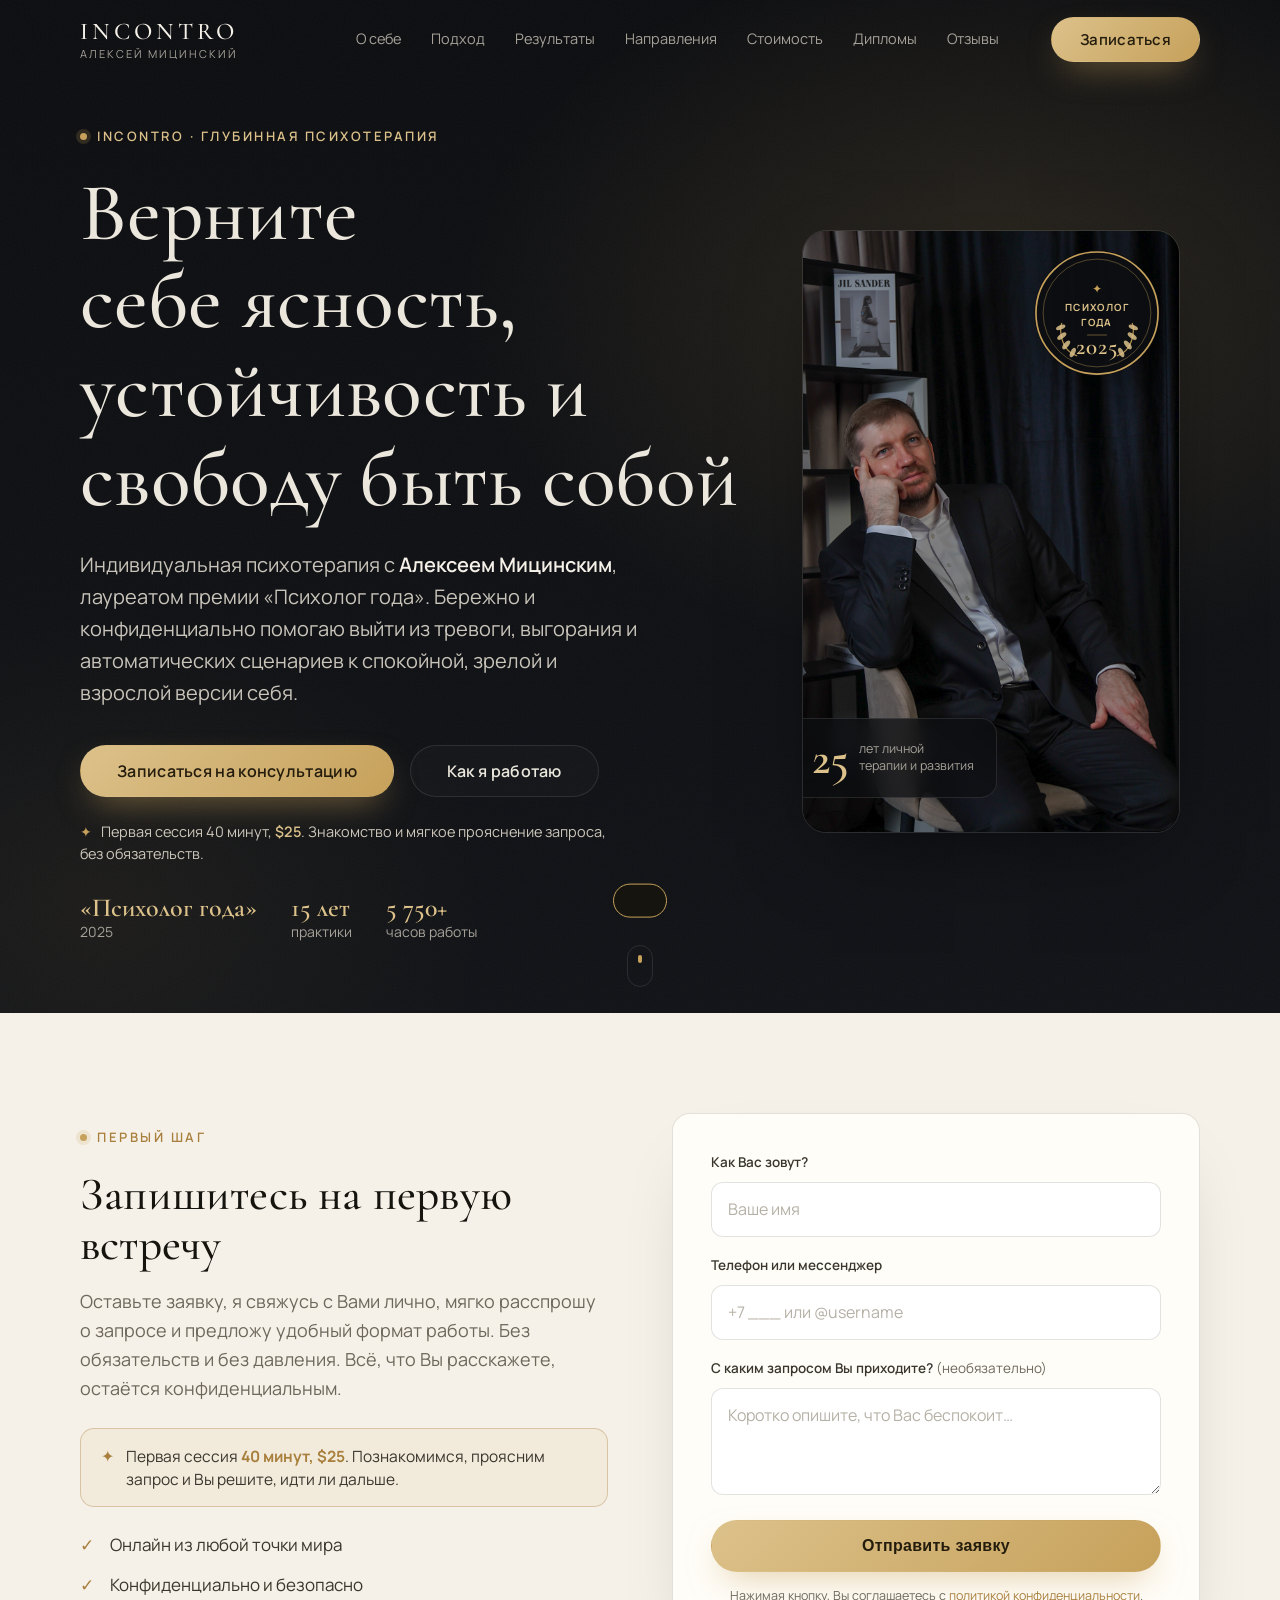
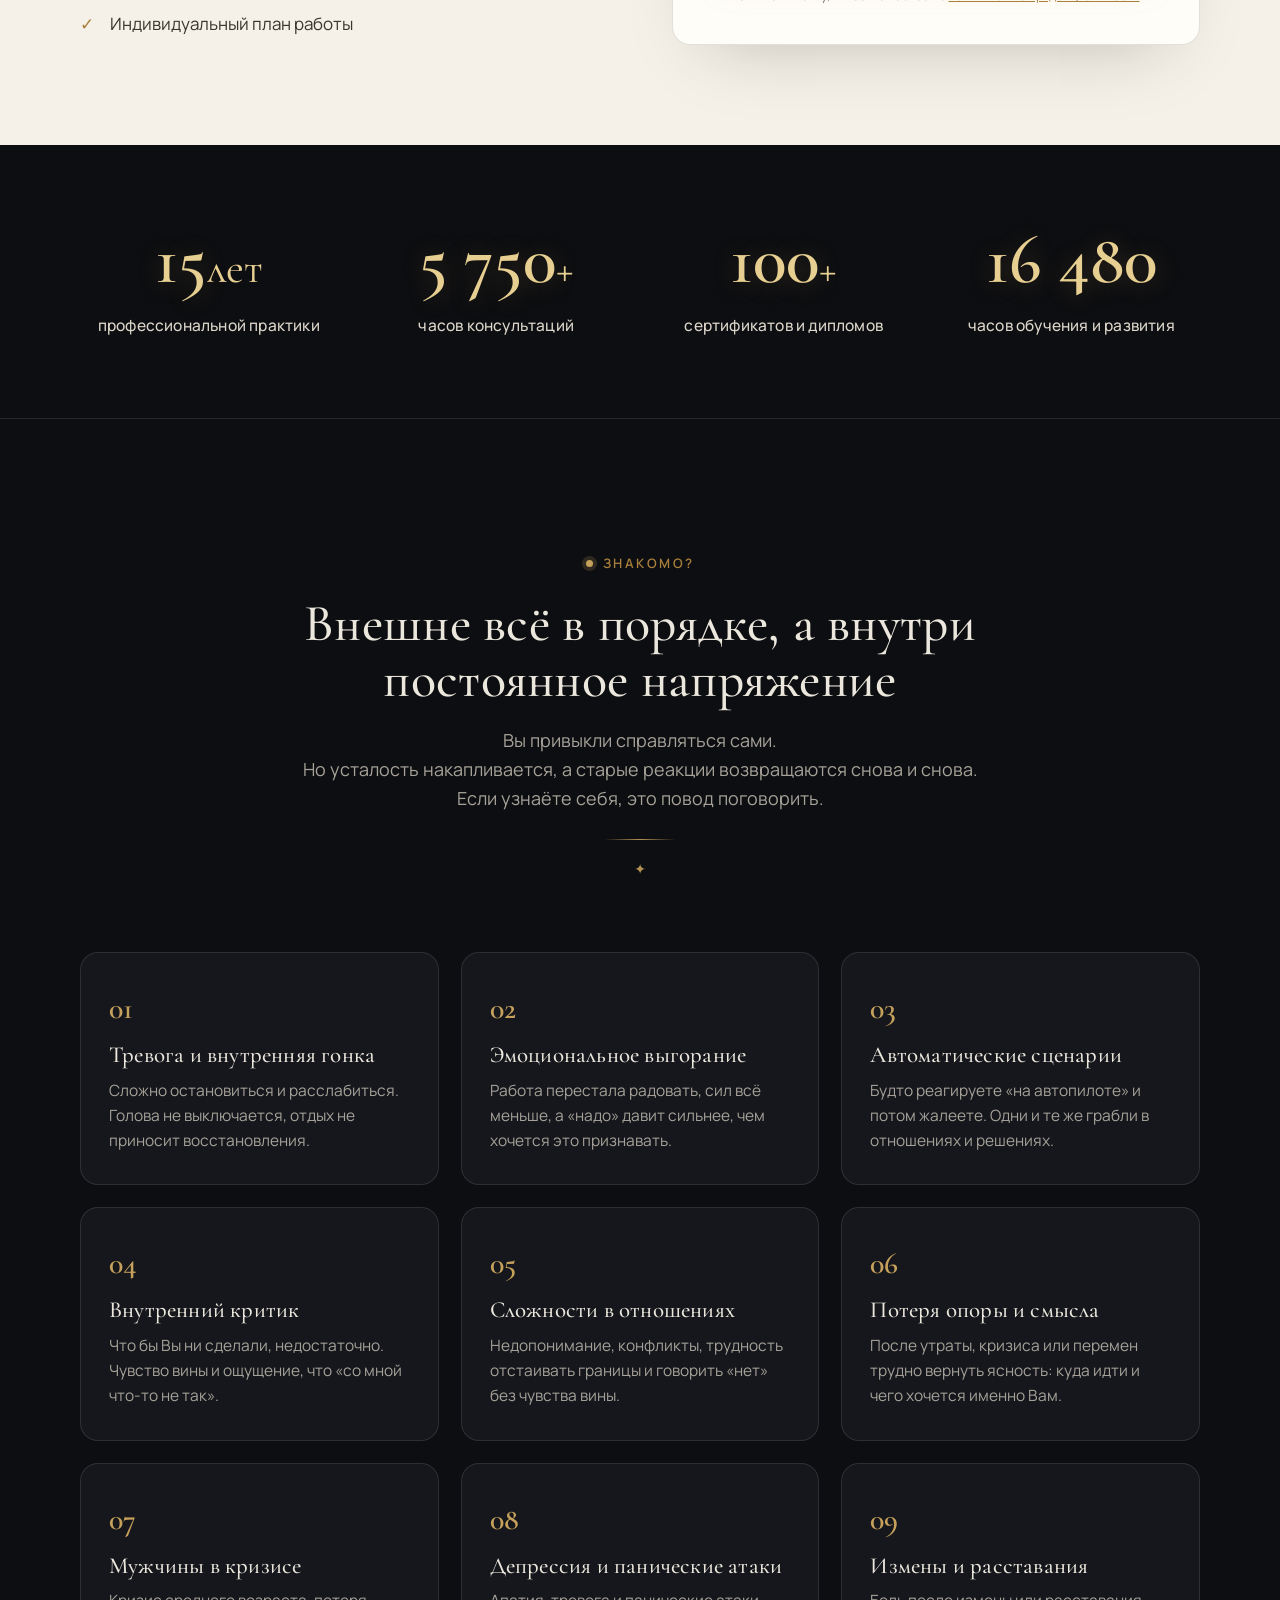
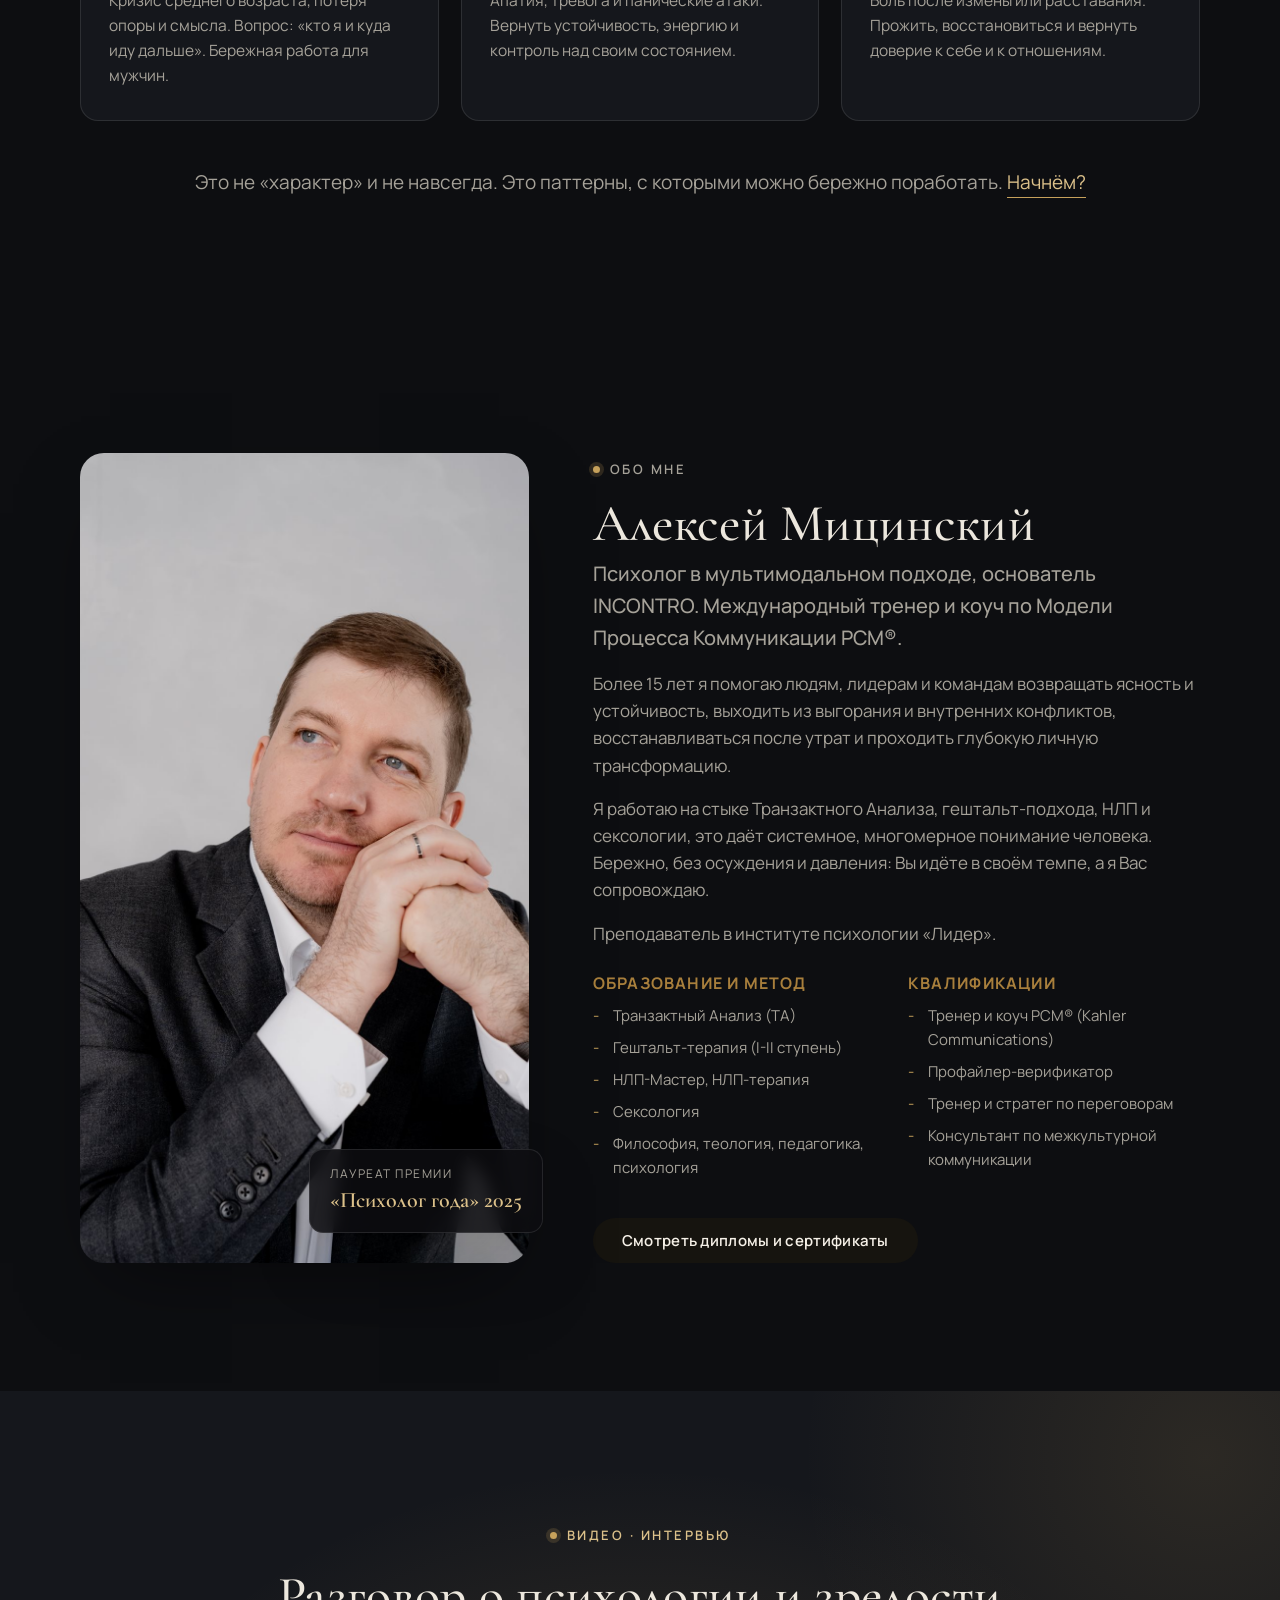
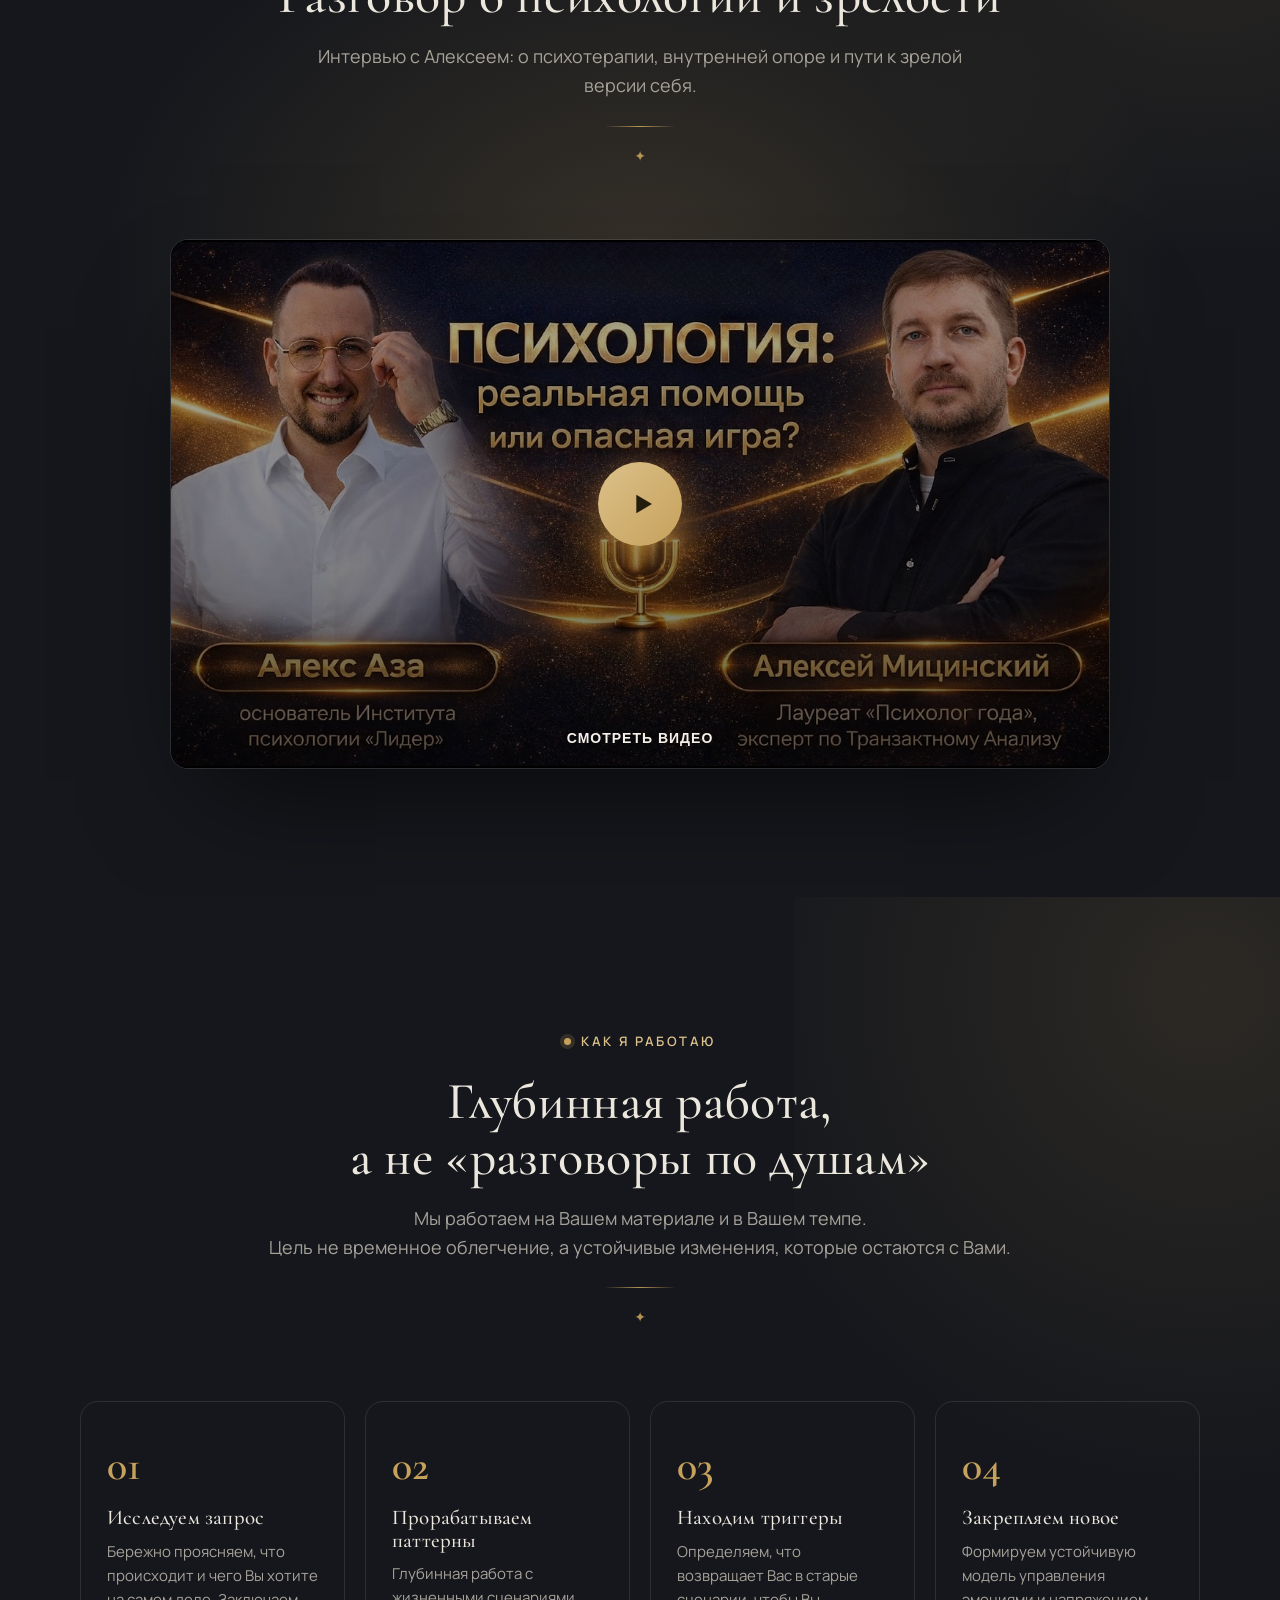
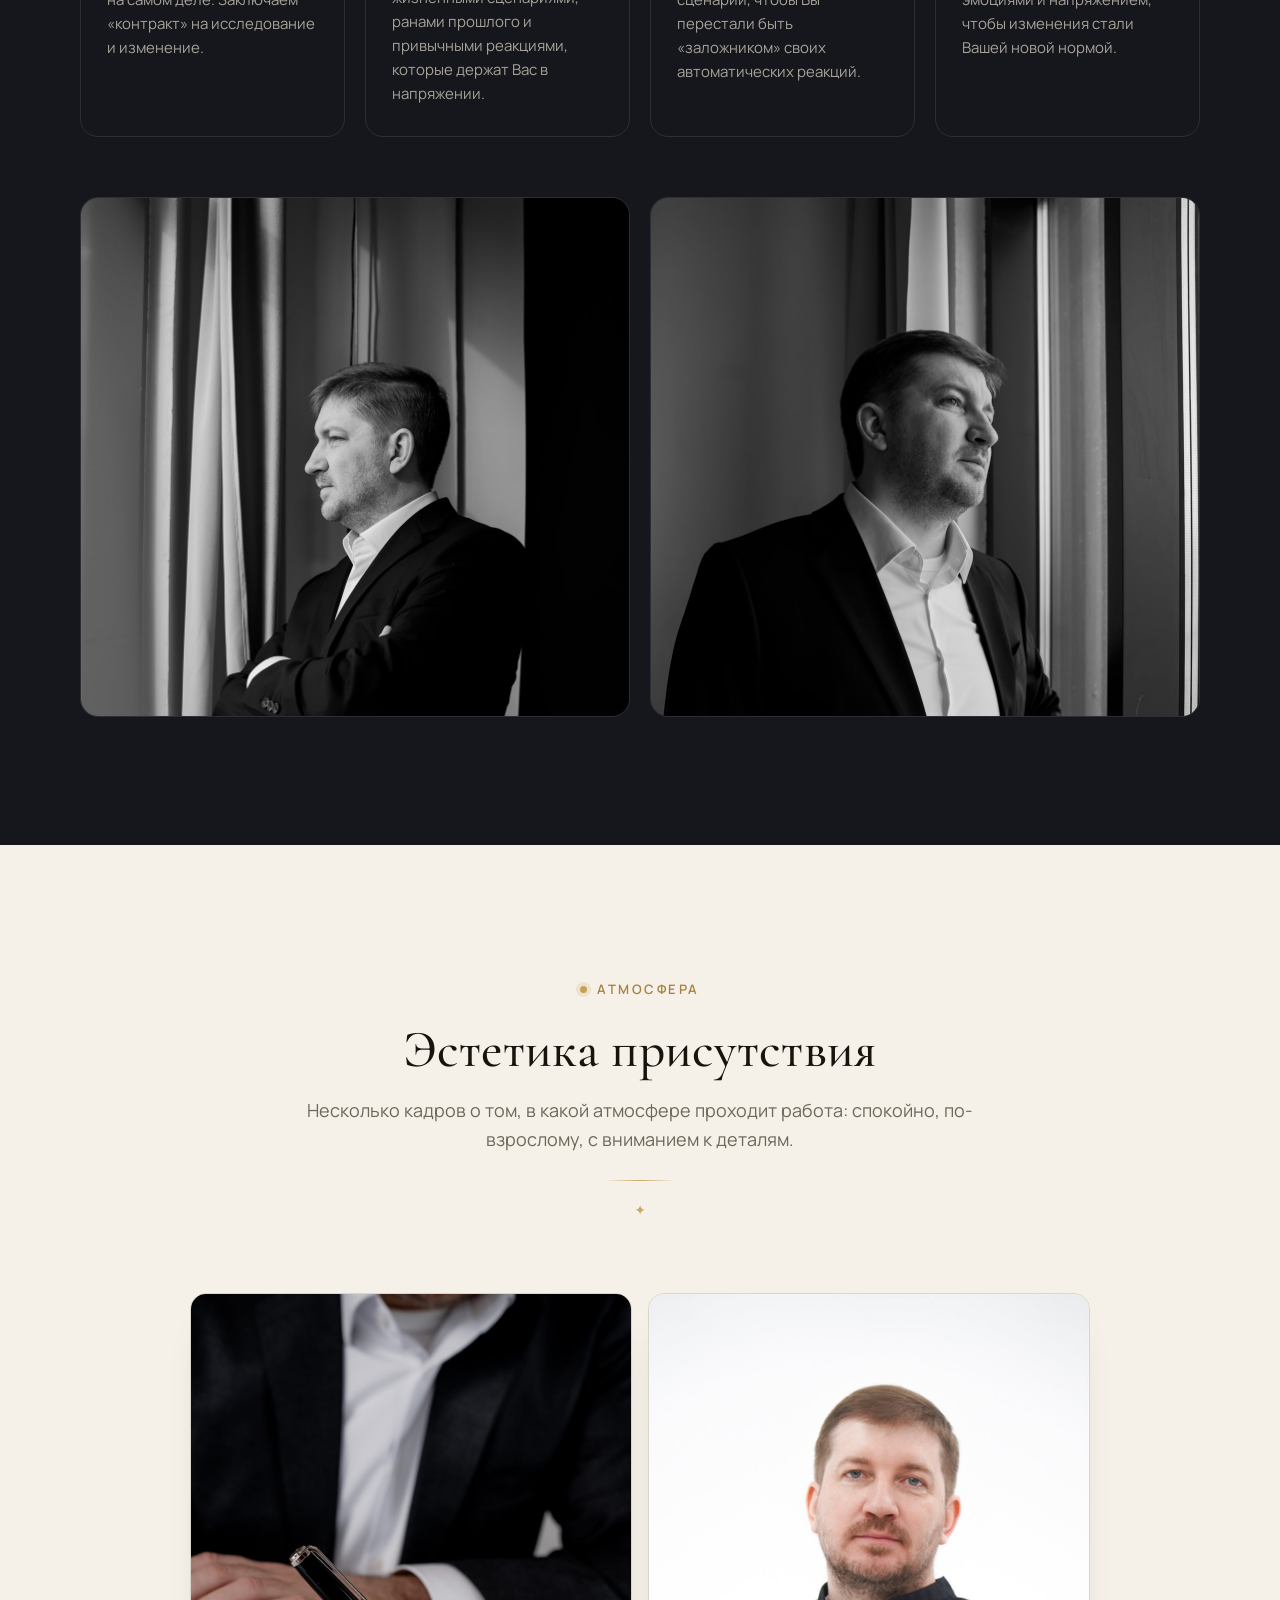
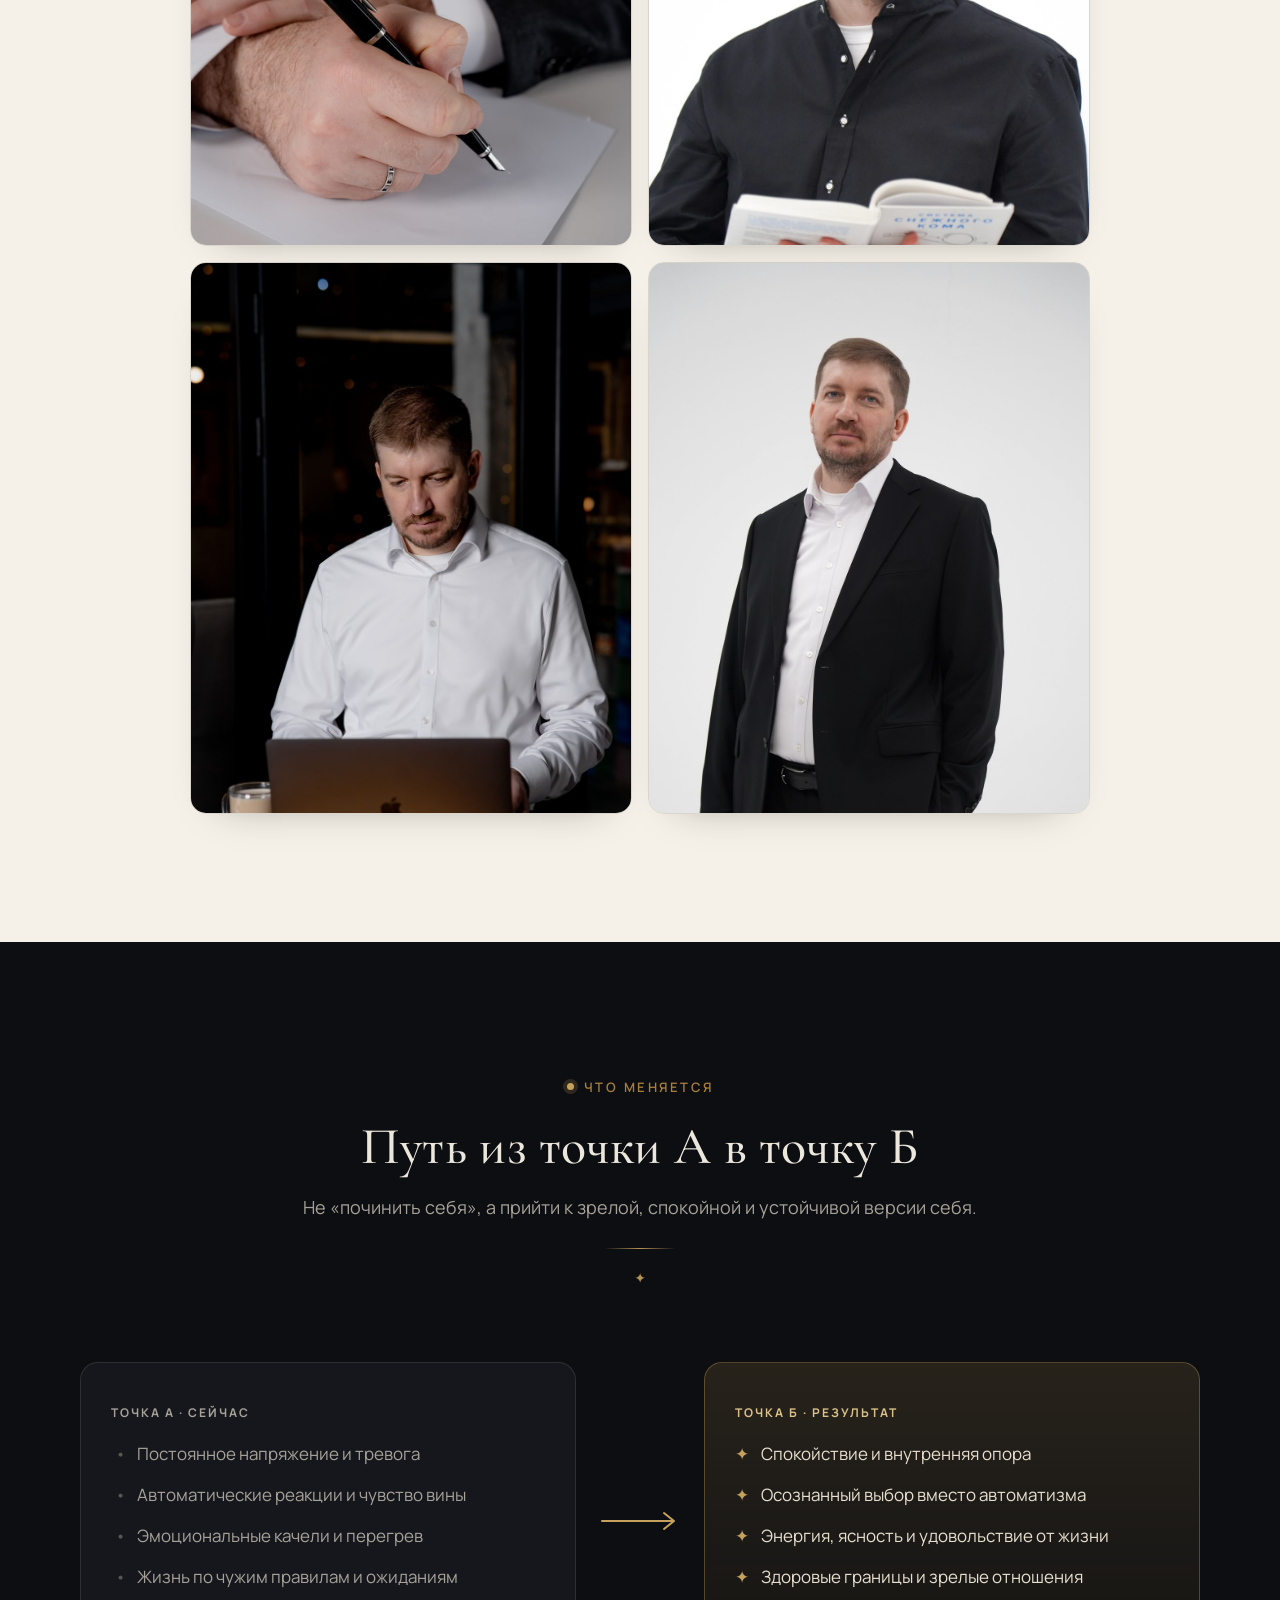
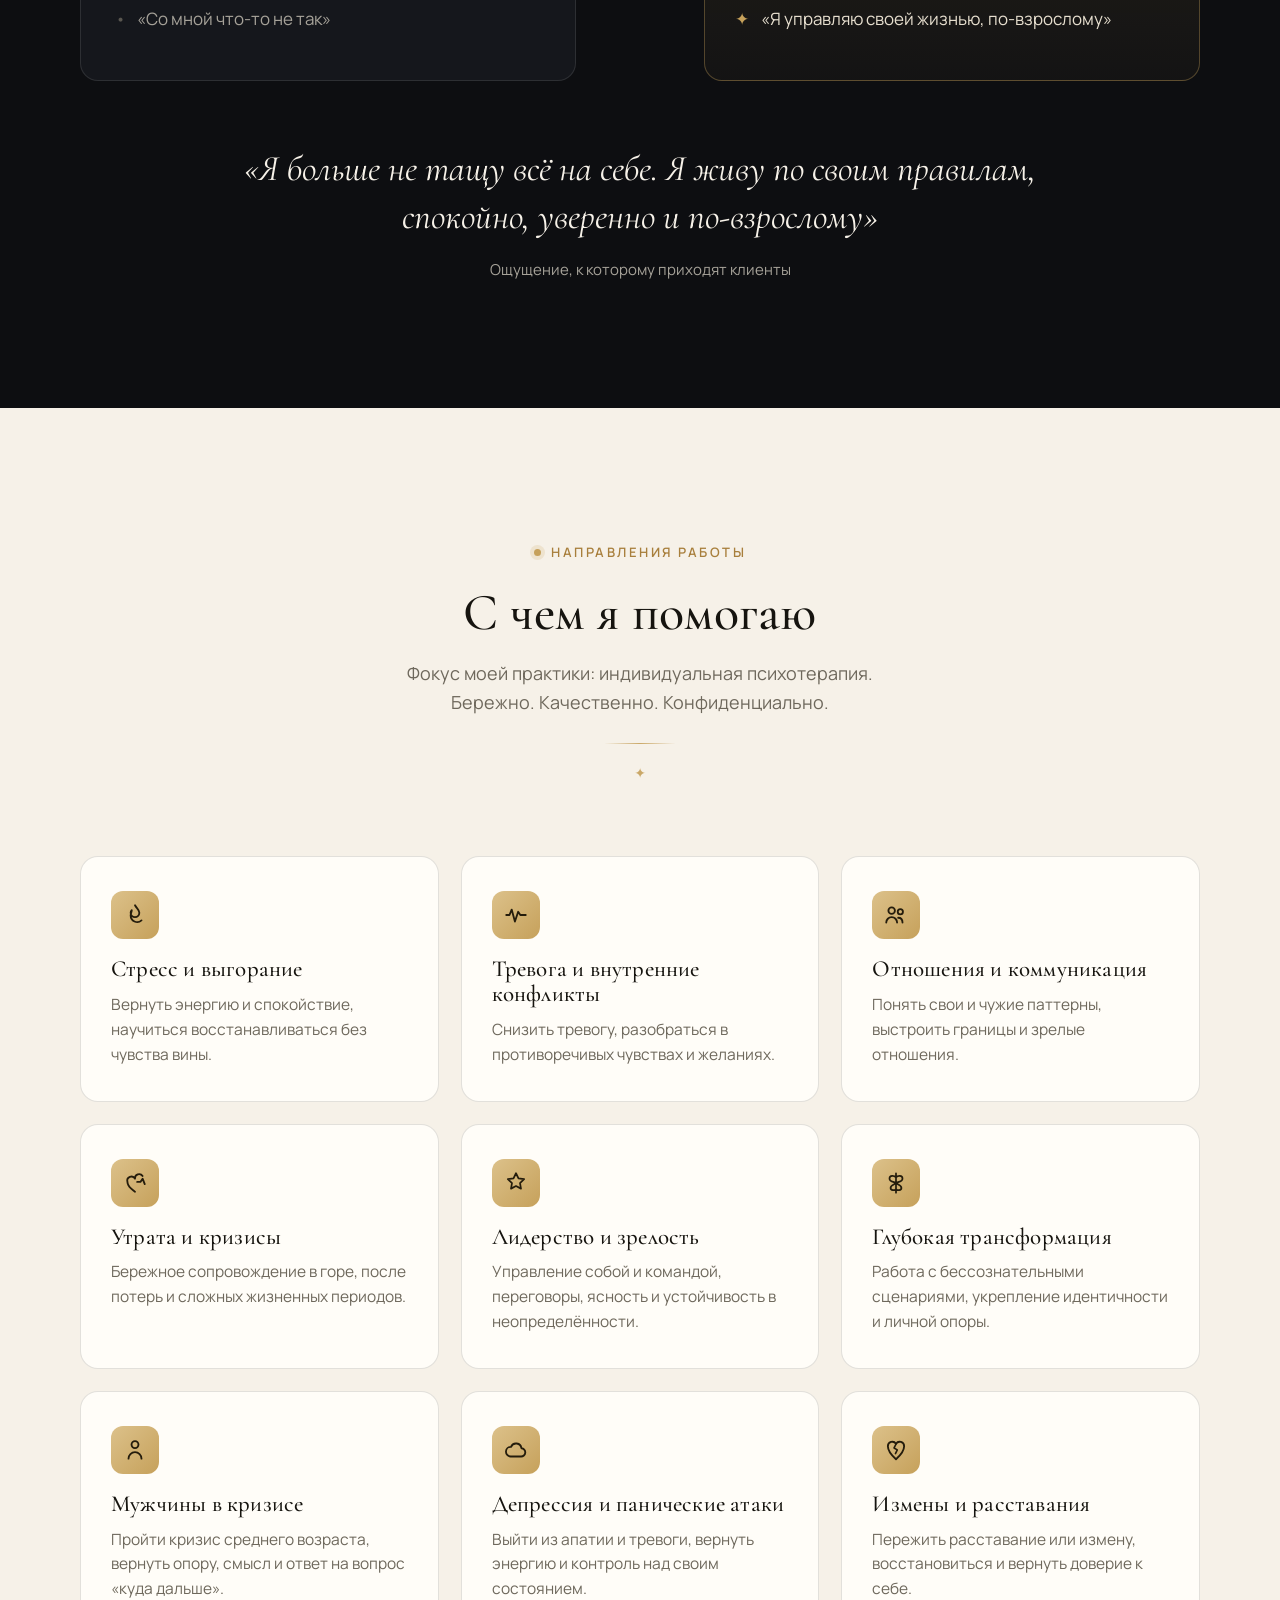
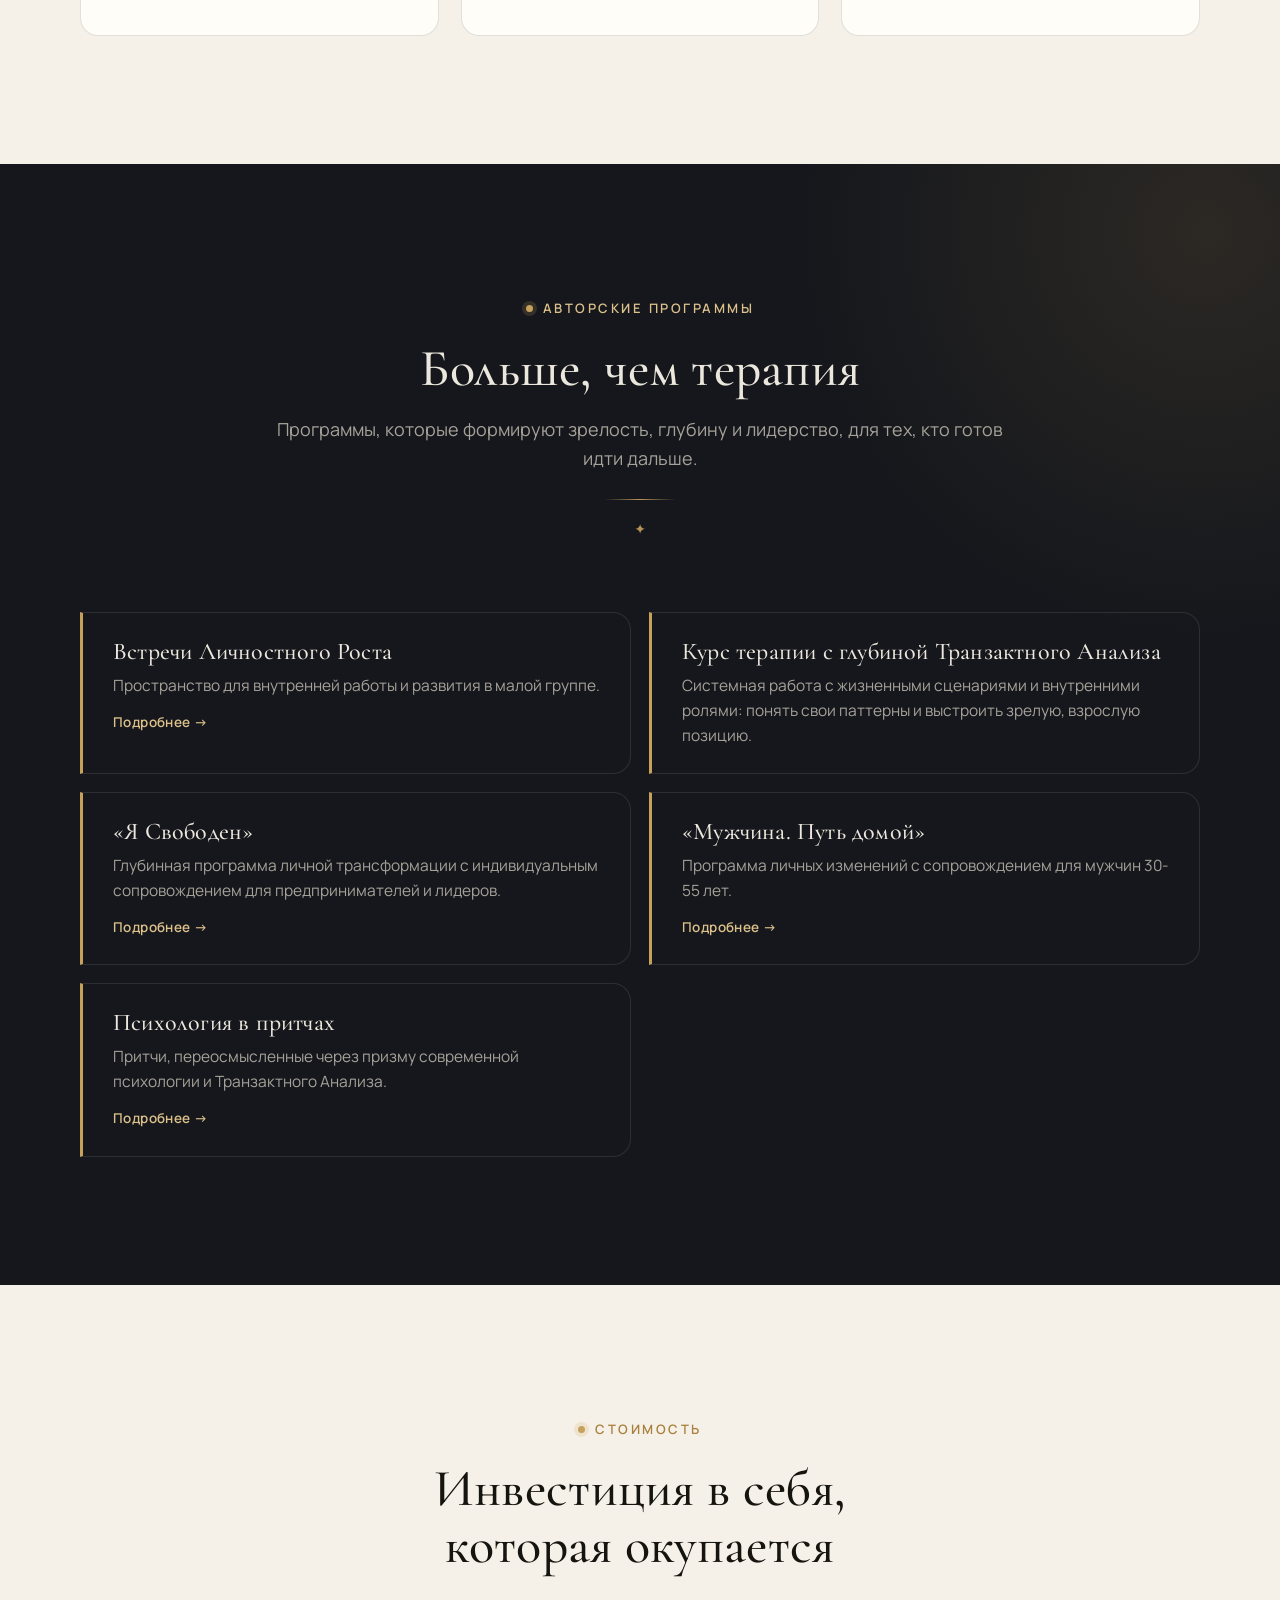
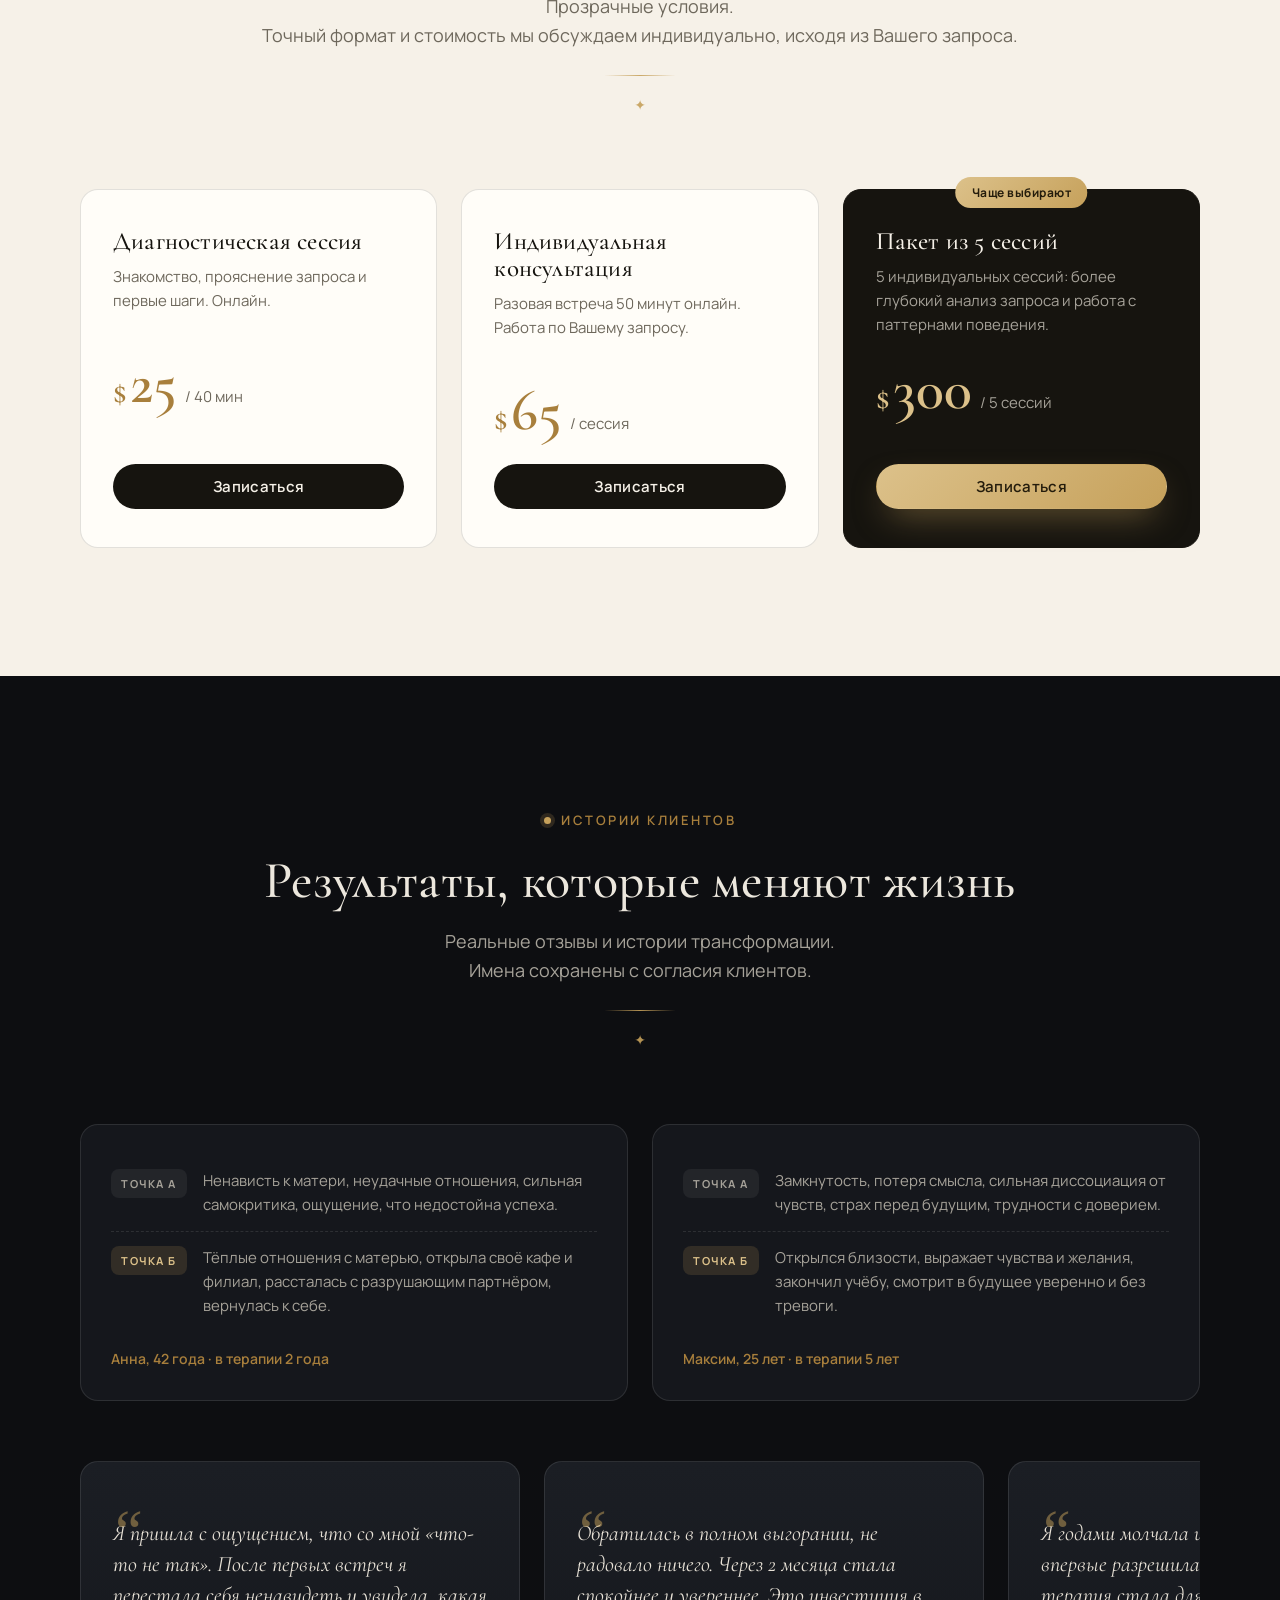
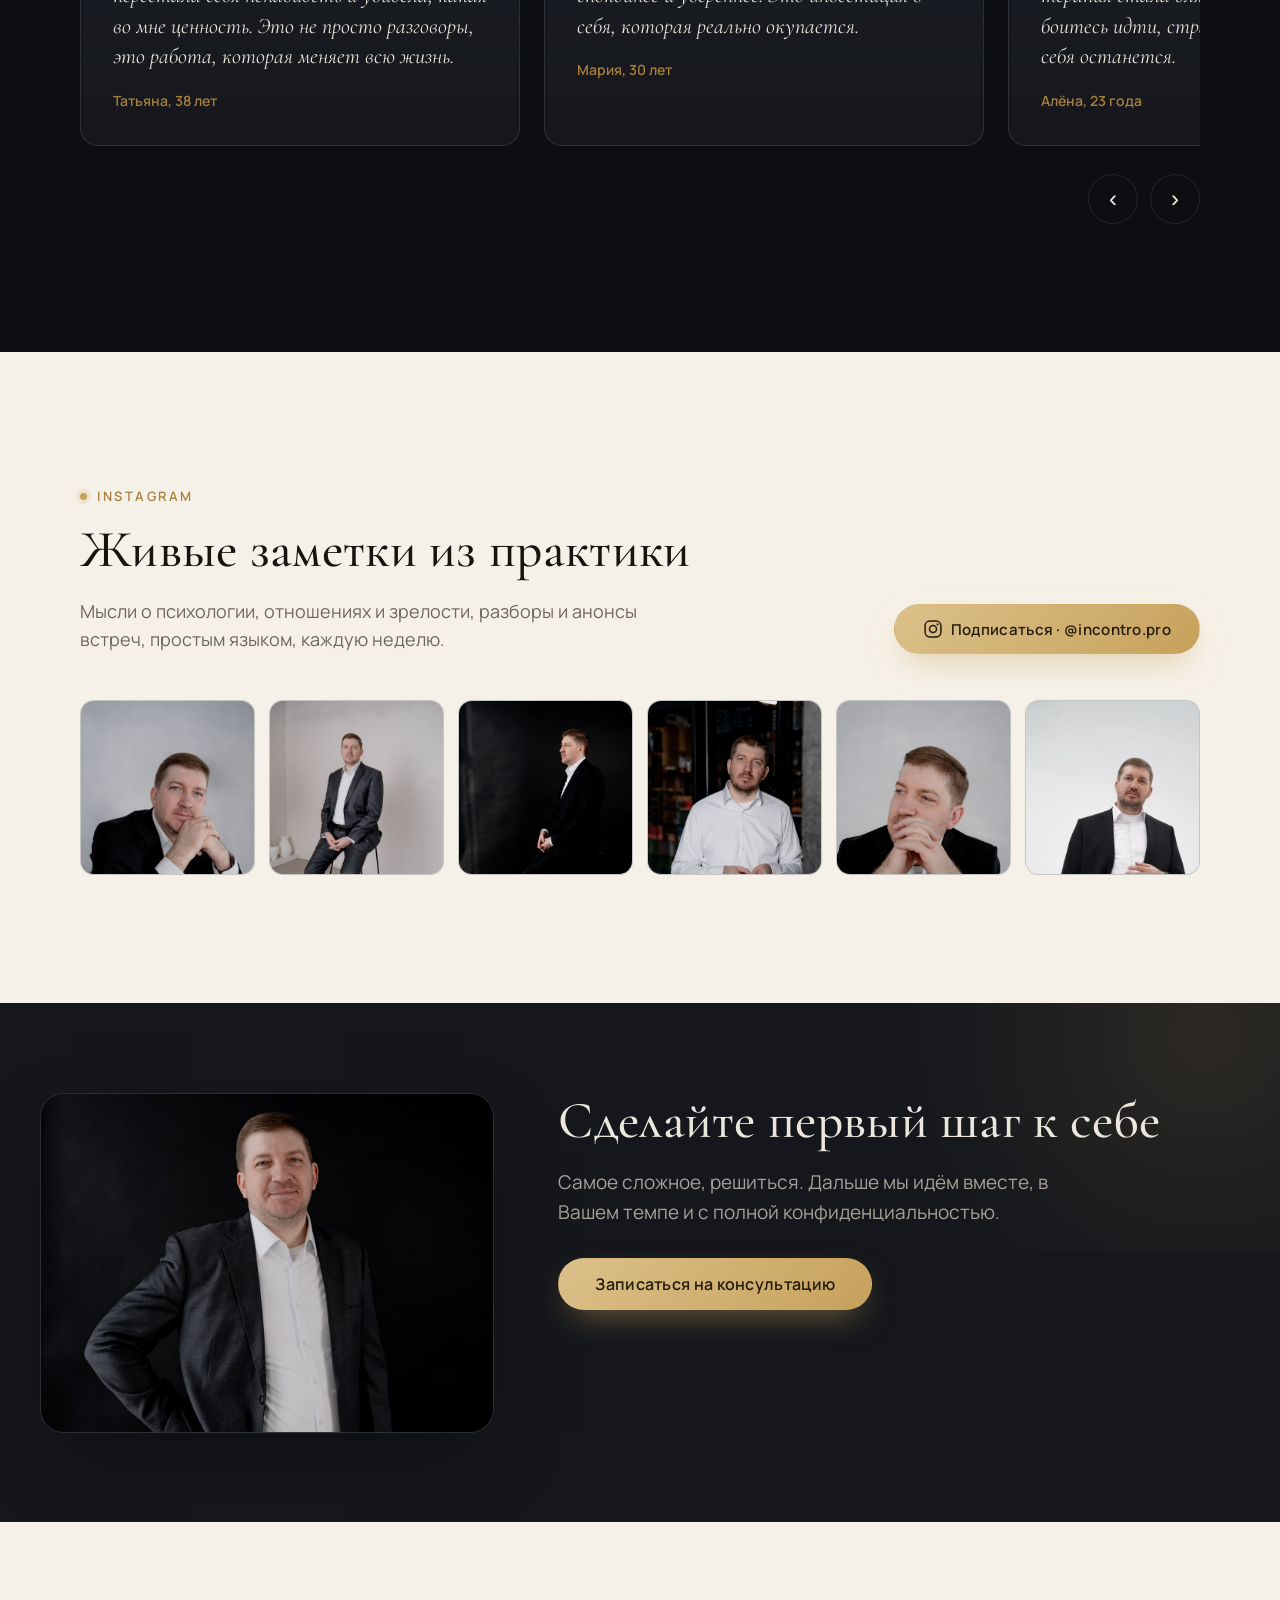
==== commit 7d496134: "Убраны нежелательные фото и страница «Курс ТА» - Удалена страница kurs-ta.html, карточка снова некли" ====
--- a/index.html
+++ b/index.html
@@ -12,13 +12,13 @@
 <meta property="og:url" content="https://incontro.pro/">
 <meta property="og:locale" content="ru_RU">
 <meta property="og:site_name" content="INCONTRO">
-<meta property="og:image" content="https://incontro.pro/assets/img/hero-alt.jpg">
+<meta property="og:image" content="https://incontro.pro/assets/img/hero.jpg">
 <meta property="og:image:width" content="1700">
 <meta property="og:image:height" content="2550">
 <meta name="twitter:card" content="summary_large_image">
 <meta name="twitter:title" content="Алексей Мицинский · глубинная психотерапия | INCONTRO">
 <meta name="twitter:description" content="Верните себе ясность, устойчивость и свободу быть собой. Индивидуальная психотерапия для тех, кто хочет перемен.">
-<meta name="twitter:image" content="https://incontro.pro/assets/img/hero-alt.jpg">
+<meta name="twitter:image" content="https://incontro.pro/assets/img/hero.jpg">
 <link rel="canonical" href="https://incontro.pro/">
 <!-- Favicons -->
 <link rel="icon" href="assets/img/favicon.svg" type="image/svg+xml">
@@ -76,7 +76,7 @@
   "name": "INCONTRO · Алексей Мицинский, психотерапия",
   "description": "Индивидуальная психотерапия с Алексеем Мицинским, лауреатом премии «Психолог года». Работа с тревогой, выгоранием, отношениями и глубокая личная трансформация.",
   "url": "https://incontro.pro/",
-  "image": "https://incontro.pro/assets/img/hero-alt.jpg",
+  "image": "https://incontro.pro/assets/img/hero.jpg",
   "priceRange": "$$",
   "areaServed": "Online",
   "availableLanguage": ["ru"],
@@ -341,10 +341,8 @@
     <div class="gallery__grid reveal">
       <figure class="gallery__cell"><img src="assets/img/detail-pen.jpg" alt="Детали работы" loading="lazy"></figure>
       <figure class="gallery__cell"><img src="assets/img/book-expert.jpg" alt="Алексей Мицинский с книгой" loading="lazy"></figure>
-      <figure class="gallery__cell"><img src="assets/img/life-read.jpg" alt="Алексей Мицинский" loading="lazy"></figure>
       <figure class="gallery__cell"><img src="assets/img/gallery-6.jpg" alt="Атмосфера работы" loading="lazy"></figure>
       <figure class="gallery__cell"><img src="assets/img/standing-2.jpg" alt="Алексей Мицинский" loading="lazy"></figure>
-      <figure class="gallery__cell"><img src="assets/img/hero-alt.jpg" alt="Алексей Мицинский" loading="lazy"></figure>
     </div>
   </div>
 </section>
@@ -418,7 +416,7 @@
     </header>
     <div class="prog__list">
       <a href="vlr.html" class="prog prog--link reveal"><h3>Встречи Личностного Роста</h3><p>Пространство для внутренней работы и развития в малой группе.</p><span class="prog__more">Подробнее →</span></a>
-      <a href="kurs-ta.html" class="prog prog--link reveal"><h3>Курс терапии с глубиной Транзактного Анализа</h3><p>Системная работа с жизненными сценариями и внутренними ролями: понять свои паттерны и выстроить зрелую, взрослую позицию.</p><span class="prog__more">Подробнее →</span></a>
+      <article class="prog reveal"><h3>Курс терапии с глубиной Транзактного Анализа</h3><p>Системная работа с жизненными сценариями и внутренними ролями: понять свои паттерны и выстроить зрелую, взрослую позицию.</p></article>
       <a href="svoboden.html" class="prog prog--link reveal"><h3>«Я Свободен»</h3><p>Глубинная программа личной трансформации с индивидуальным сопровождением для предпринимателей и лидеров.</p><span class="prog__more">Подробнее →</span></a>
       <a href="muzhchina.html" class="prog prog--link reveal"><h3>«Мужчина. Путь домой»</h3><p>Программа личных изменений с сопровождением для мужчин 30-55 лет.</p><span class="prog__more">Подробнее →</span></a>
       <a href="pritchi.html" class="prog prog--link reveal"><h3>Психология в притчах</h3><p>Притчи, переосмысленные через призму современной психологии и Транзактного Анализа.</p><span class="prog__more">Подробнее →</span></a>
@@ -515,7 +513,7 @@
       <a class="ig__cell" href="https://instagram.com/incontro.pro" target="_blank" rel="noopener"><img src="assets/img/gallery-1.jpg" alt="Instagram INCONTRO" loading="lazy"><span class="ig__ov" aria-hidden="true"><svg viewBox="0 0 24 24" fill="none"><rect x="2.5" y="2.5" width="19" height="19" rx="5.5" stroke="currentColor" stroke-width="1.8"/><circle cx="12" cy="12" r="4.2" stroke="currentColor" stroke-width="1.8"/><circle cx="17.6" cy="6.4" r="1.3" fill="currentColor"/></svg></span></a>
       <a class="ig__cell" href="https://instagram.com/incontro.pro" target="_blank" rel="noopener"><img src="assets/img/gallery-2.jpg" alt="Instagram INCONTRO" loading="lazy"><span class="ig__ov" aria-hidden="true"><svg viewBox="0 0 24 24" fill="none"><rect x="2.5" y="2.5" width="19" height="19" rx="5.5" stroke="currentColor" stroke-width="1.8"/><circle cx="12" cy="12" r="4.2" stroke="currentColor" stroke-width="1.8"/><circle cx="17.6" cy="6.4" r="1.3" fill="currentColor"/></svg></span></a>
       <a class="ig__cell" href="https://instagram.com/incontro.pro" target="_blank" rel="noopener"><img src="assets/img/gallery-3.jpg" alt="Instagram INCONTRO" loading="lazy"><span class="ig__ov" aria-hidden="true"><svg viewBox="0 0 24 24" fill="none"><rect x="2.5" y="2.5" width="19" height="19" rx="5.5" stroke="currentColor" stroke-width="1.8"/><circle cx="12" cy="12" r="4.2" stroke="currentColor" stroke-width="1.8"/><circle cx="17.6" cy="6.4" r="1.3" fill="currentColor"/></svg></span></a>
-      <a class="ig__cell" href="https://instagram.com/incontro.pro" target="_blank" rel="noopener"><img src="assets/img/standing-1.jpg" alt="Instagram INCONTRO" loading="lazy"><span class="ig__ov" aria-hidden="true"><svg viewBox="0 0 24 24" fill="none"><rect x="2.5" y="2.5" width="19" height="19" rx="5.5" stroke="currentColor" stroke-width="1.8"/><circle cx="12" cy="12" r="4.2" stroke="currentColor" stroke-width="1.8"/><circle cx="17.6" cy="6.4" r="1.3" fill="currentColor"/></svg></span></a>
+      <a class="ig__cell" href="https://instagram.com/incontro.pro" target="_blank" rel="noopener"><img src="assets/img/life-read.jpg" alt="Instagram INCONTRO" loading="lazy"><span class="ig__ov" aria-hidden="true"><svg viewBox="0 0 24 24" fill="none"><rect x="2.5" y="2.5" width="19" height="19" rx="5.5" stroke="currentColor" stroke-width="1.8"/><circle cx="12" cy="12" r="4.2" stroke="currentColor" stroke-width="1.8"/><circle cx="17.6" cy="6.4" r="1.3" fill="currentColor"/></svg></span></a>
       <a class="ig__cell" href="https://instagram.com/incontro.pro" target="_blank" rel="noopener"><img src="assets/img/about-2.jpg" alt="Instagram INCONTRO" loading="lazy"><span class="ig__ov" aria-hidden="true"><svg viewBox="0 0 24 24" fill="none"><rect x="2.5" y="2.5" width="19" height="19" rx="5.5" stroke="currentColor" stroke-width="1.8"/><circle cx="12" cy="12" r="4.2" stroke="currentColor" stroke-width="1.8"/><circle cx="17.6" cy="6.4" r="1.3" fill="currentColor"/></svg></span></a>
       <a class="ig__cell" href="https://instagram.com/incontro.pro" target="_blank" rel="noopener"><img src="assets/img/gallery-8.jpg" alt="Instagram INCONTRO" loading="lazy"><span class="ig__ov" aria-hidden="true"><svg viewBox="0 0 24 24" fill="none"><rect x="2.5" y="2.5" width="19" height="19" rx="5.5" stroke="currentColor" stroke-width="1.8"/><circle cx="12" cy="12" r="4.2" stroke="currentColor" stroke-width="1.8"/><circle cx="17.6" cy="6.4" r="1.3" fill="currentColor"/></svg></span></a>
     </div>
--- a/styles.css
+++ b/styles.css
@@ -506,7 +506,7 @@
 .seal-div{stroke:var(--gold);stroke-width:.8;opacity:.55}
 
 /* ---- Mini gallery (masonry) ---- */
-.gallery__grid{display:grid;grid-template-columns:repeat(3,1fr);gap:16px}
+.gallery__grid{display:grid;grid-template-columns:repeat(2,1fr);gap:16px;max-width:900px;margin:0 auto}
 .gallery__cell{border-radius:16px;overflow:hidden;aspect-ratio:4/5;
   border:1px solid var(--line-l);position:relative;box-shadow:0 18px 40px -30px rgba(0,0,0,.4)}
 .gallery__cell img{width:100%;height:100%;object-fit:cover;object-position:top center;display:block;transition:transform .7s var(--ease)}
@@ -526,7 +526,7 @@
 /* ---- Responsive for new blocks ---- */
 @media (max-width:1080px){
   .ig__grid{grid-template-columns:repeat(3,1fr)}
-  .gallery__grid{grid-template-columns:repeat(3,1fr)}
+  .gallery__grid{grid-template-columns:repeat(2,1fr)}
   .nowork__grid{grid-template-columns:repeat(2,1fr)}
 }
 @media (max-width:860px){
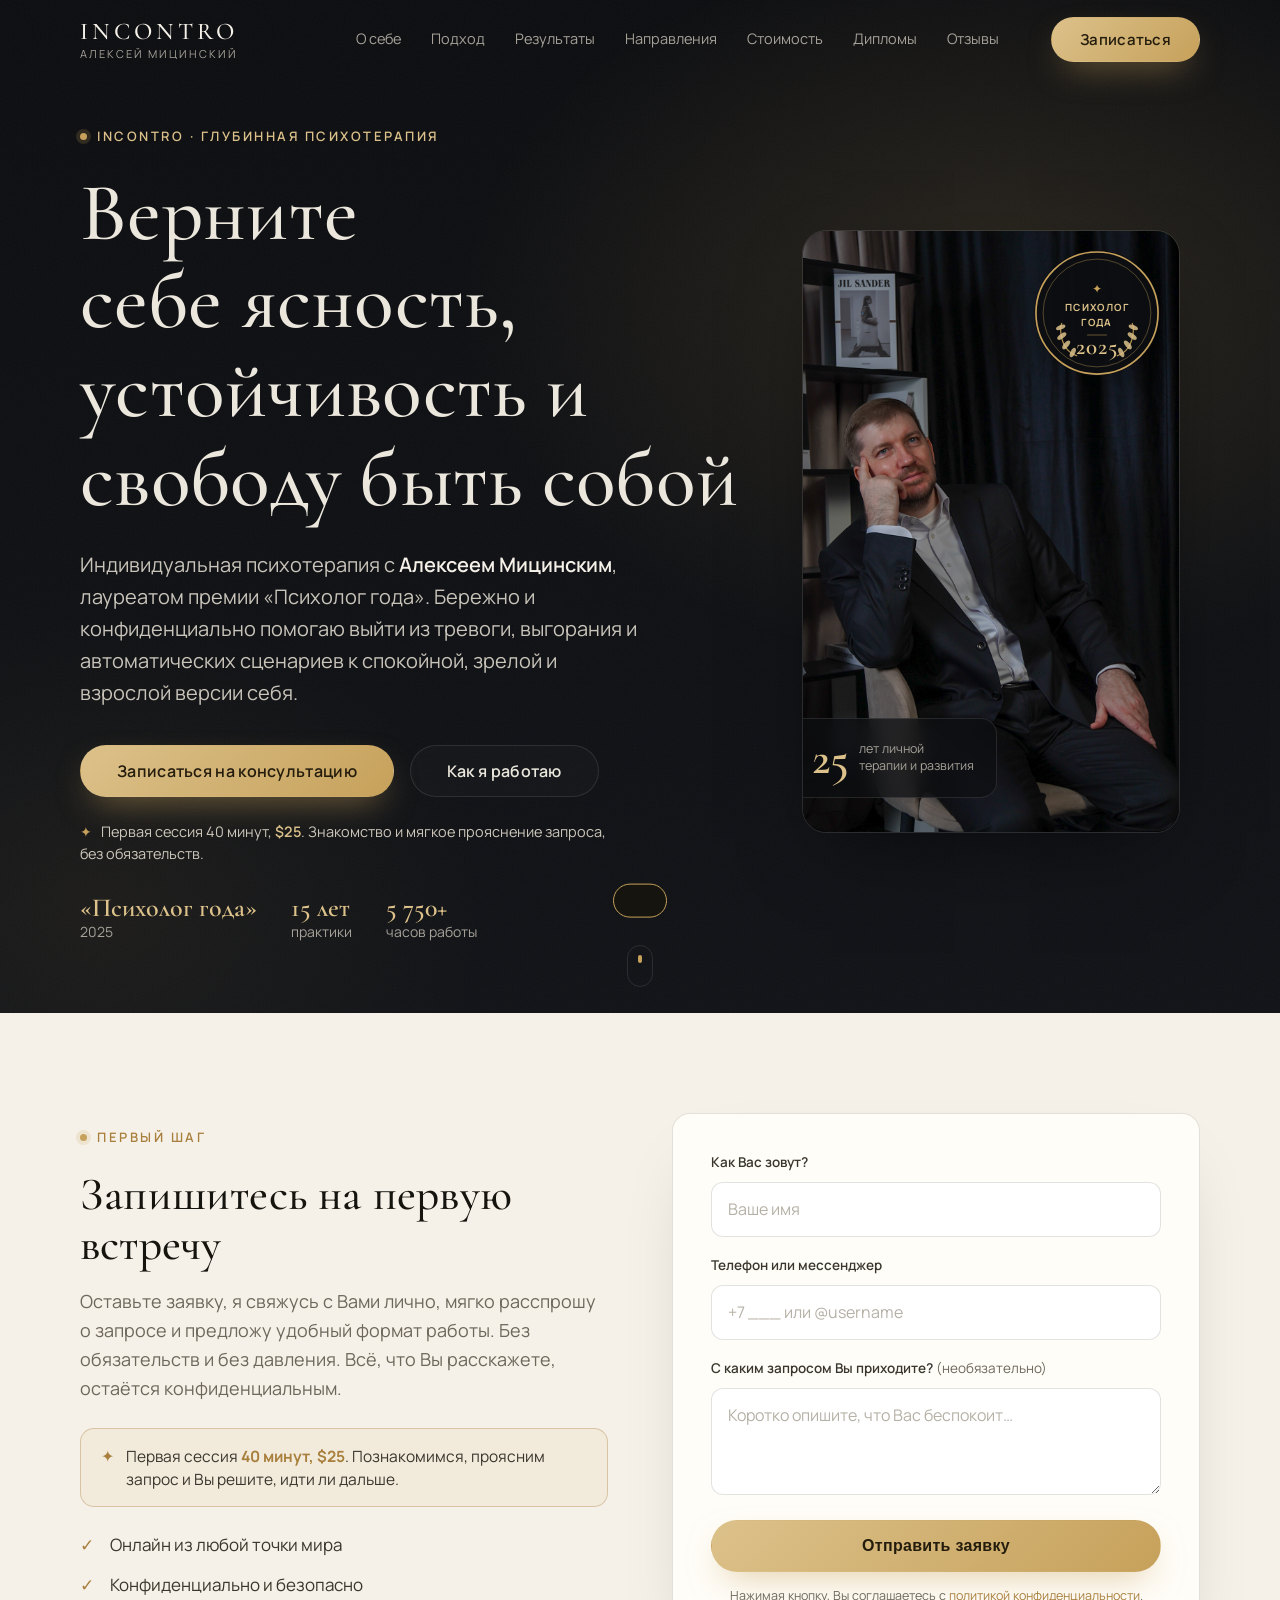
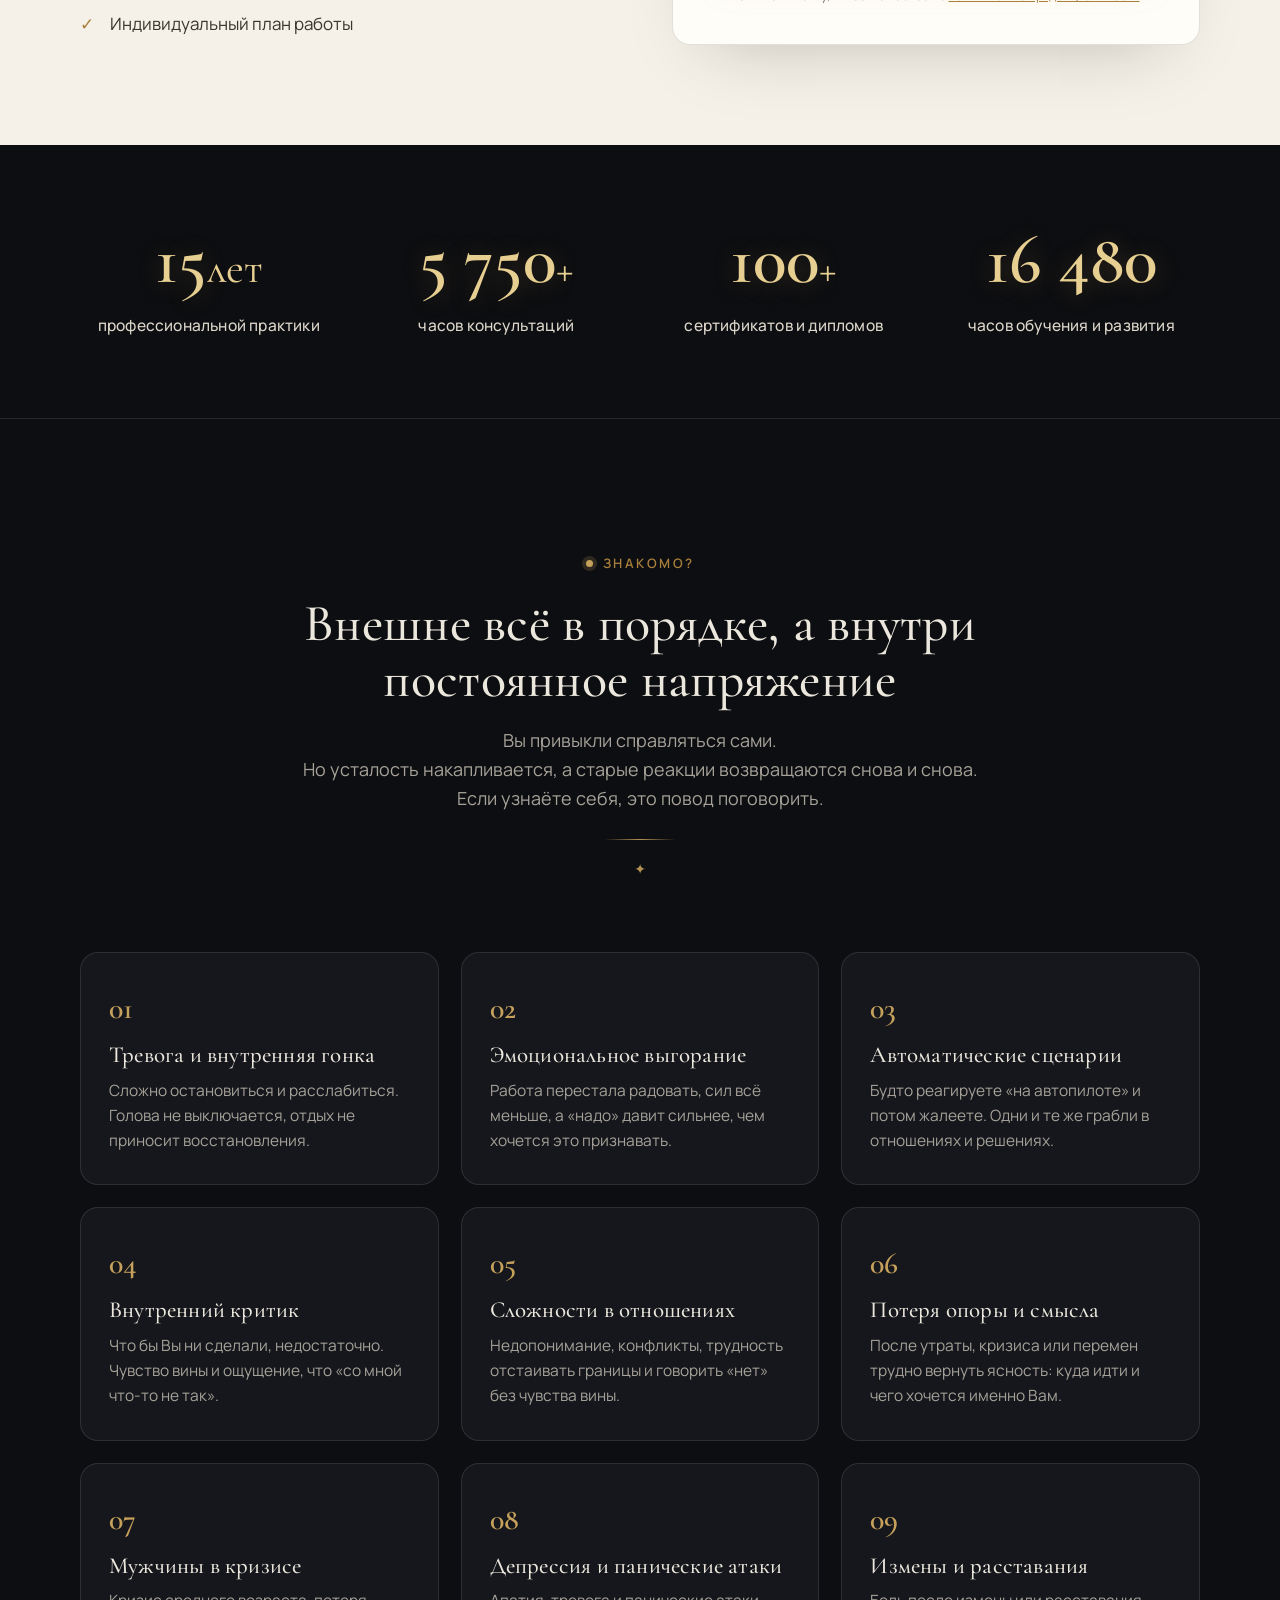
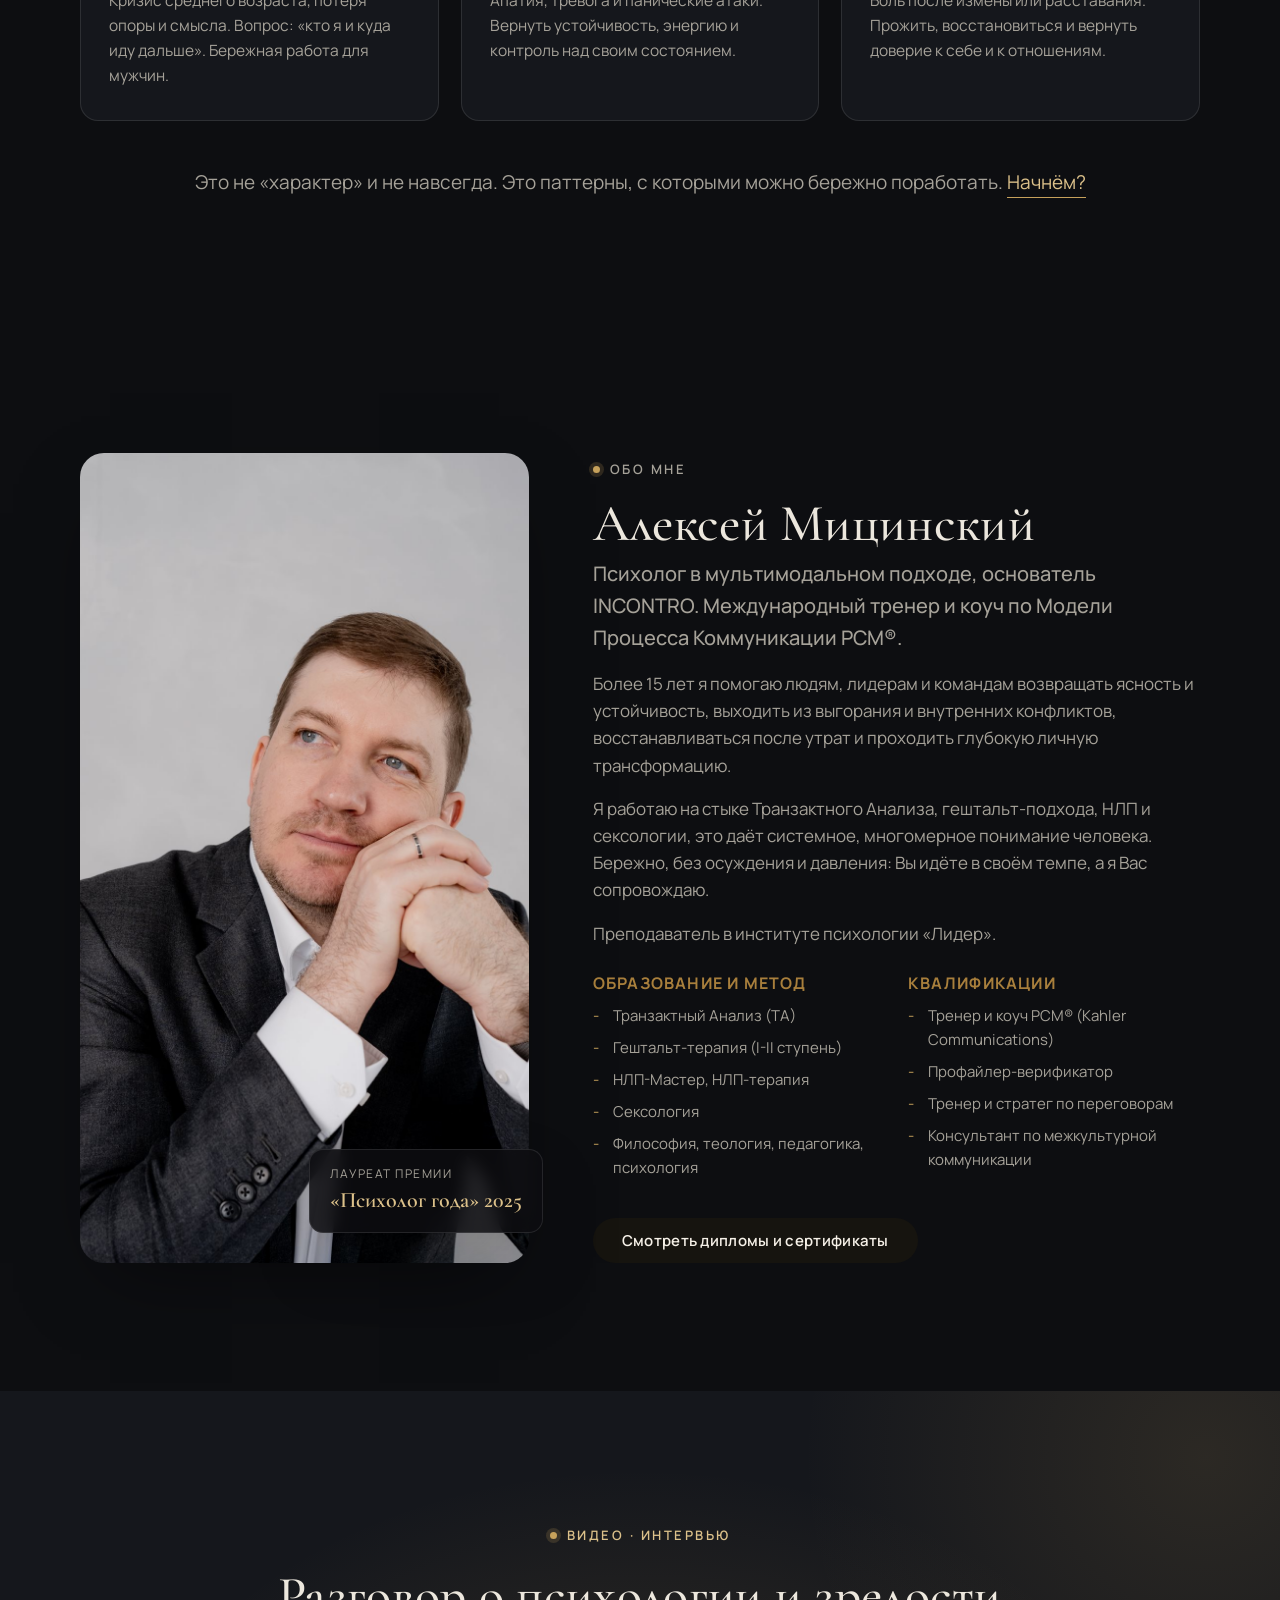
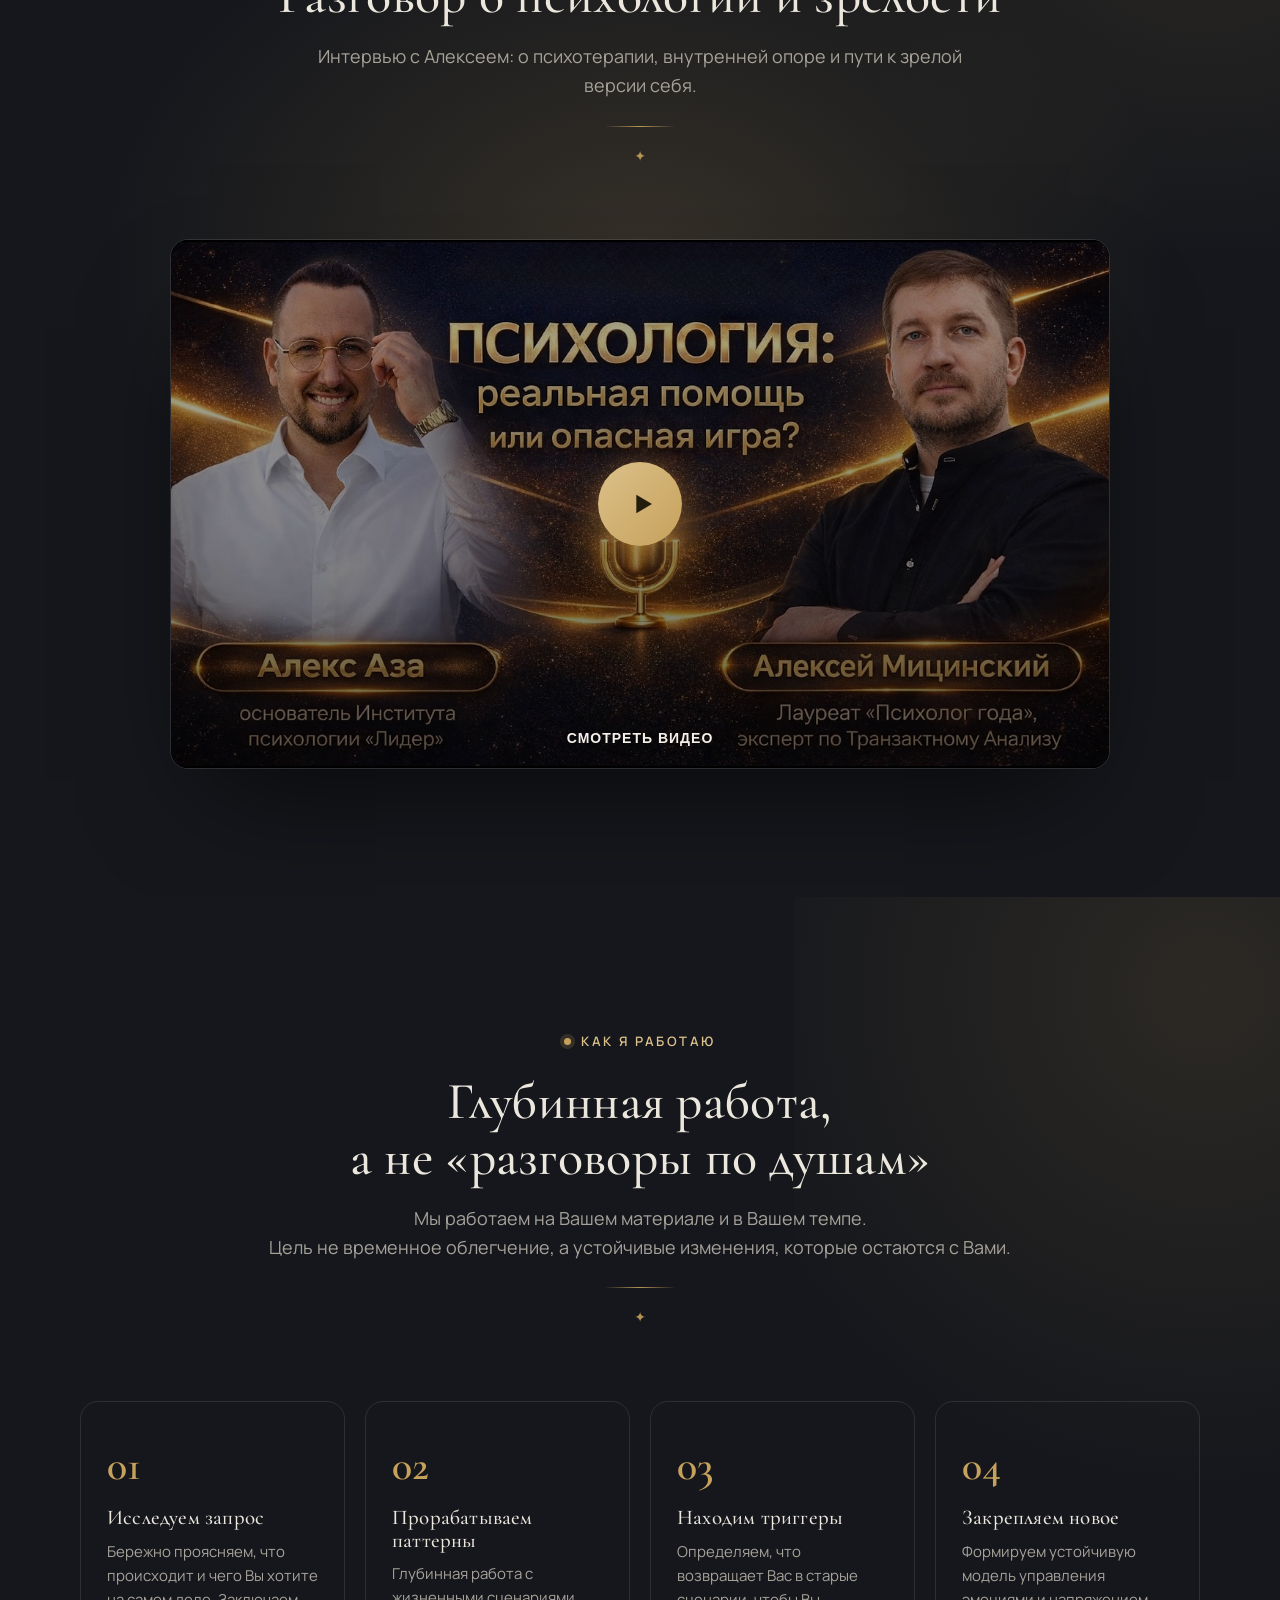
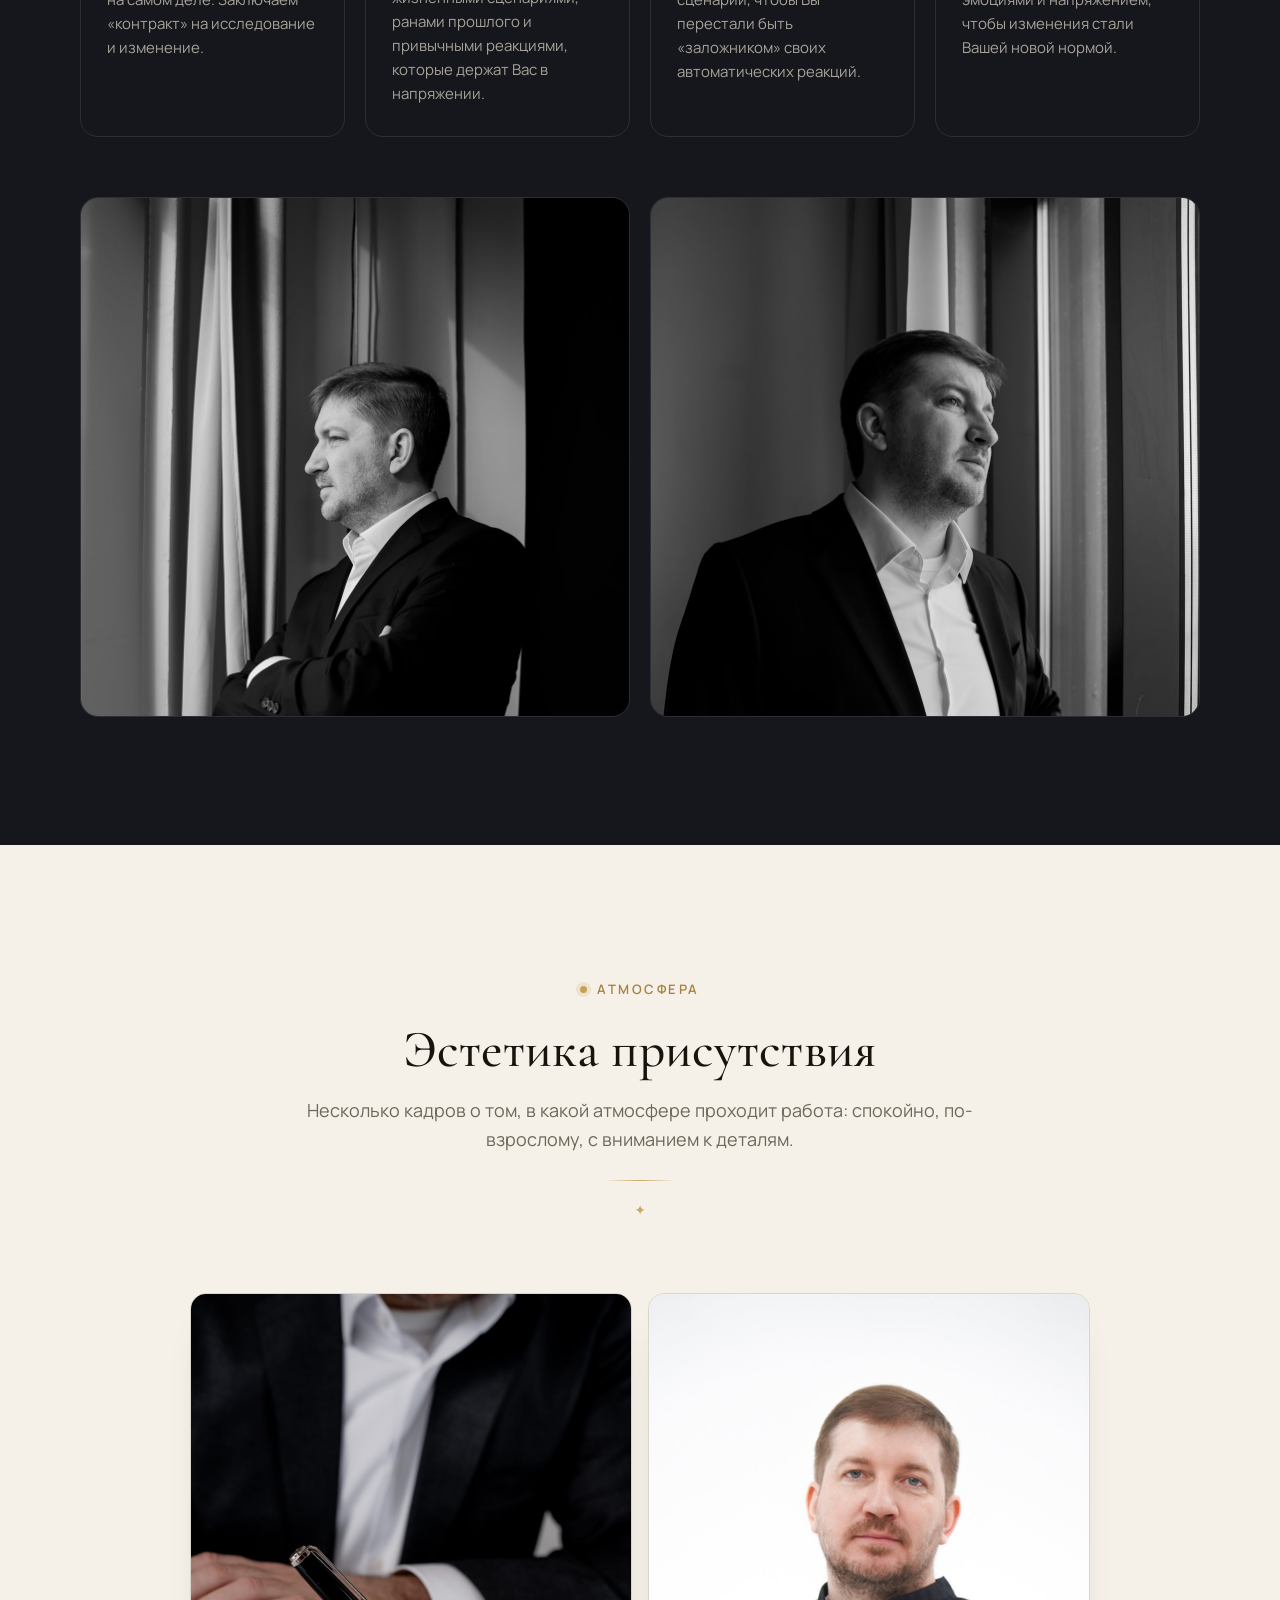
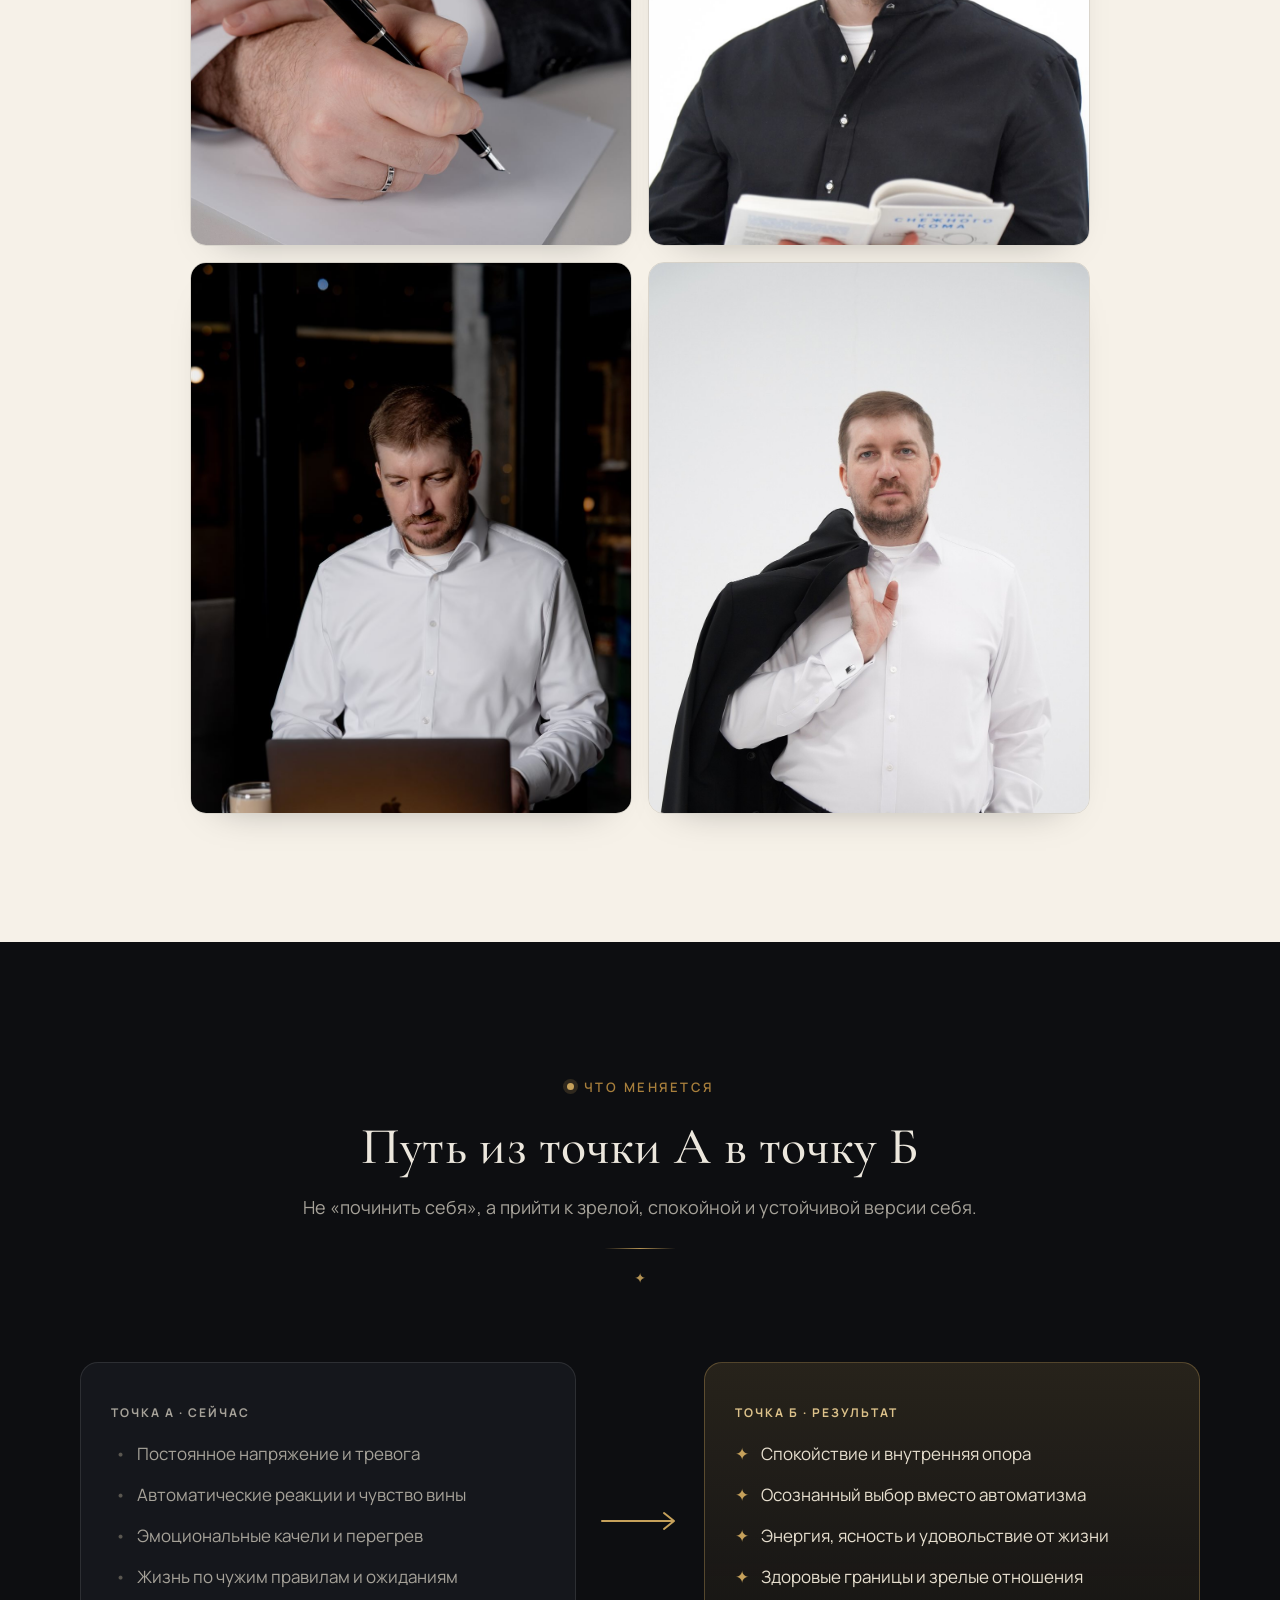
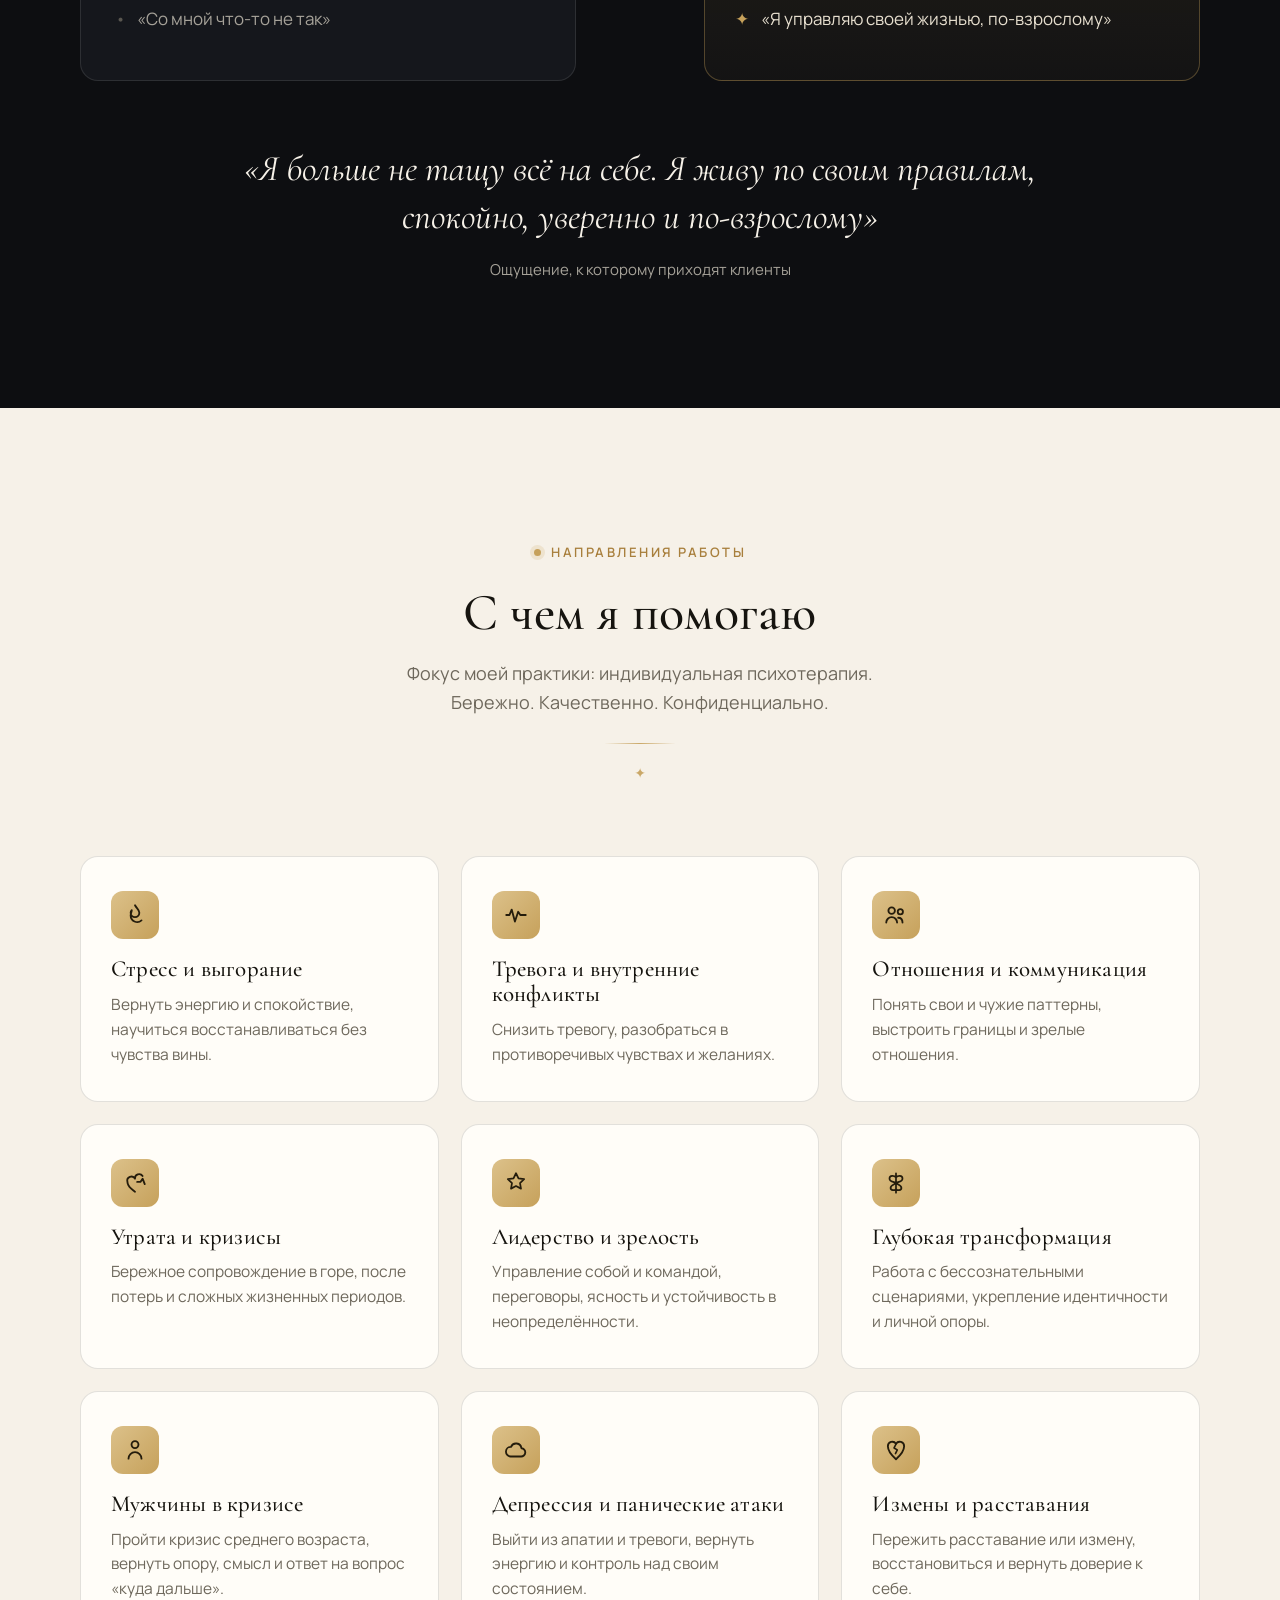
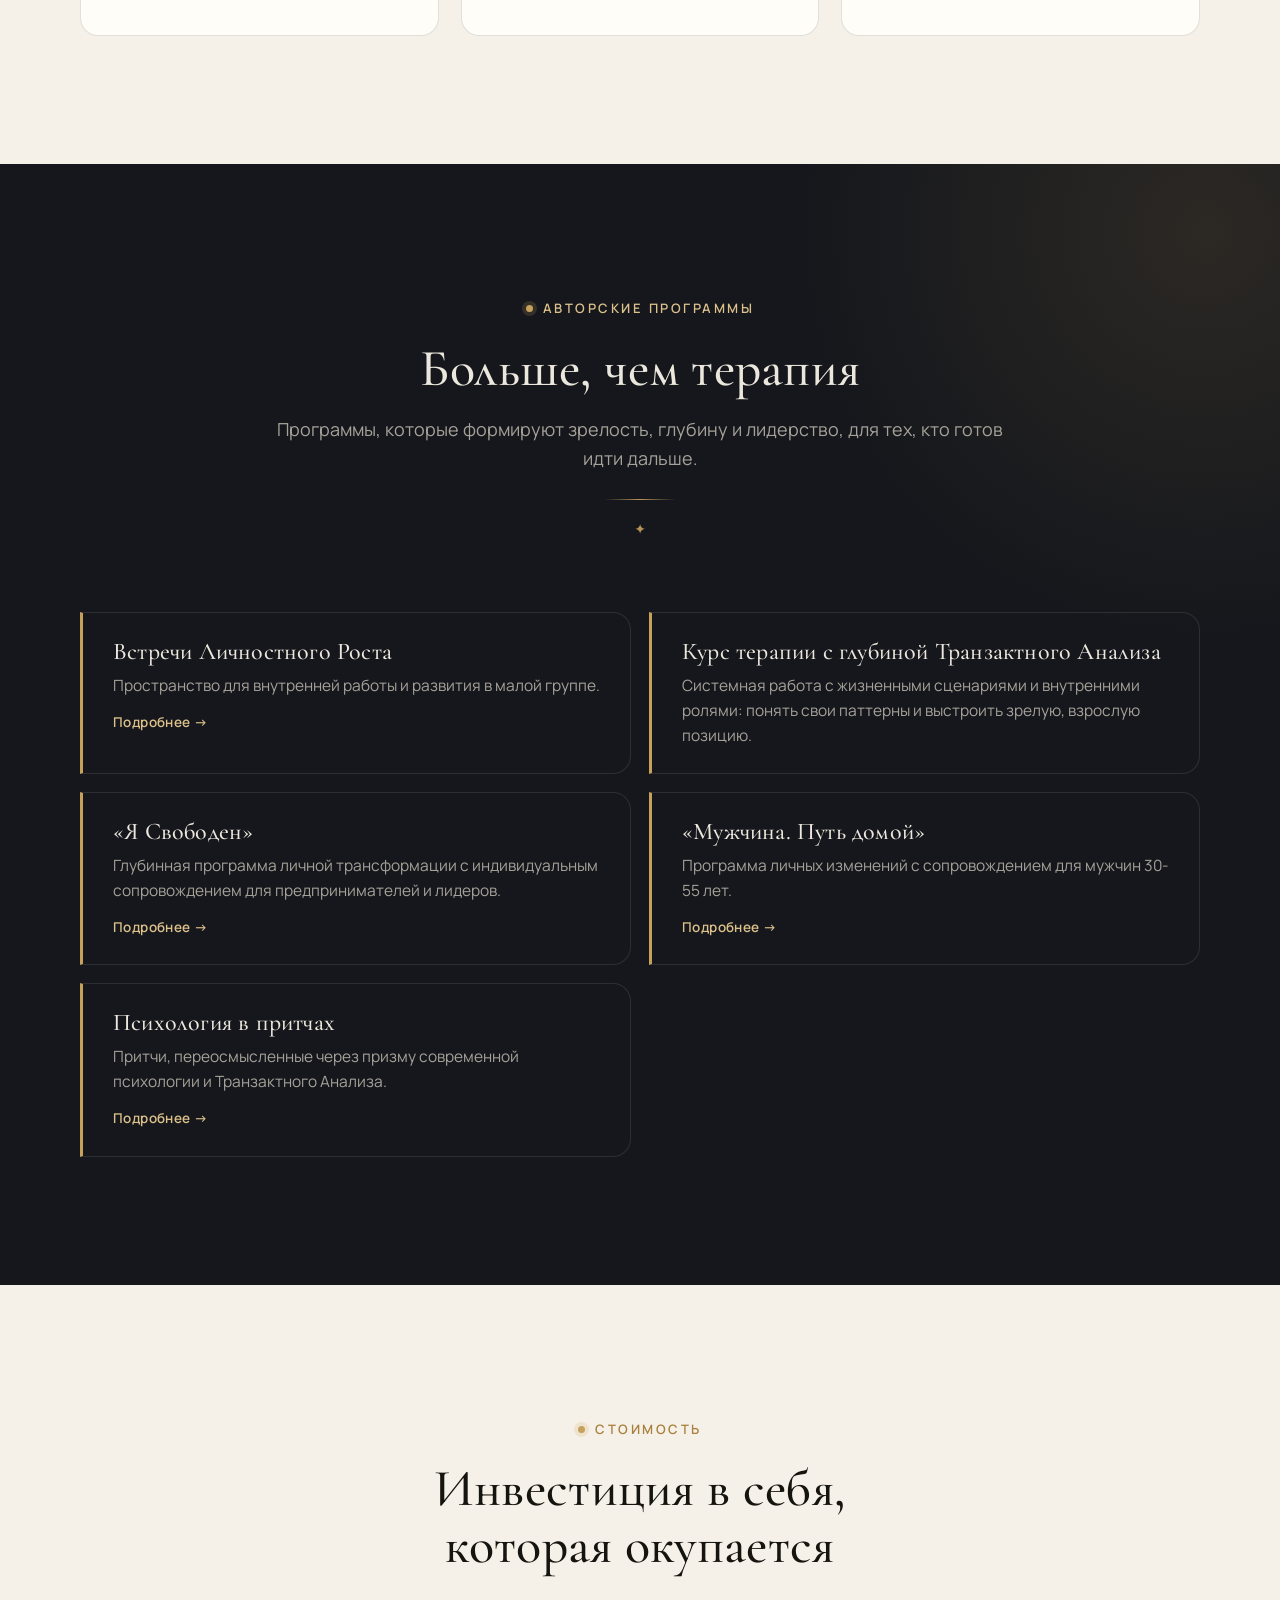
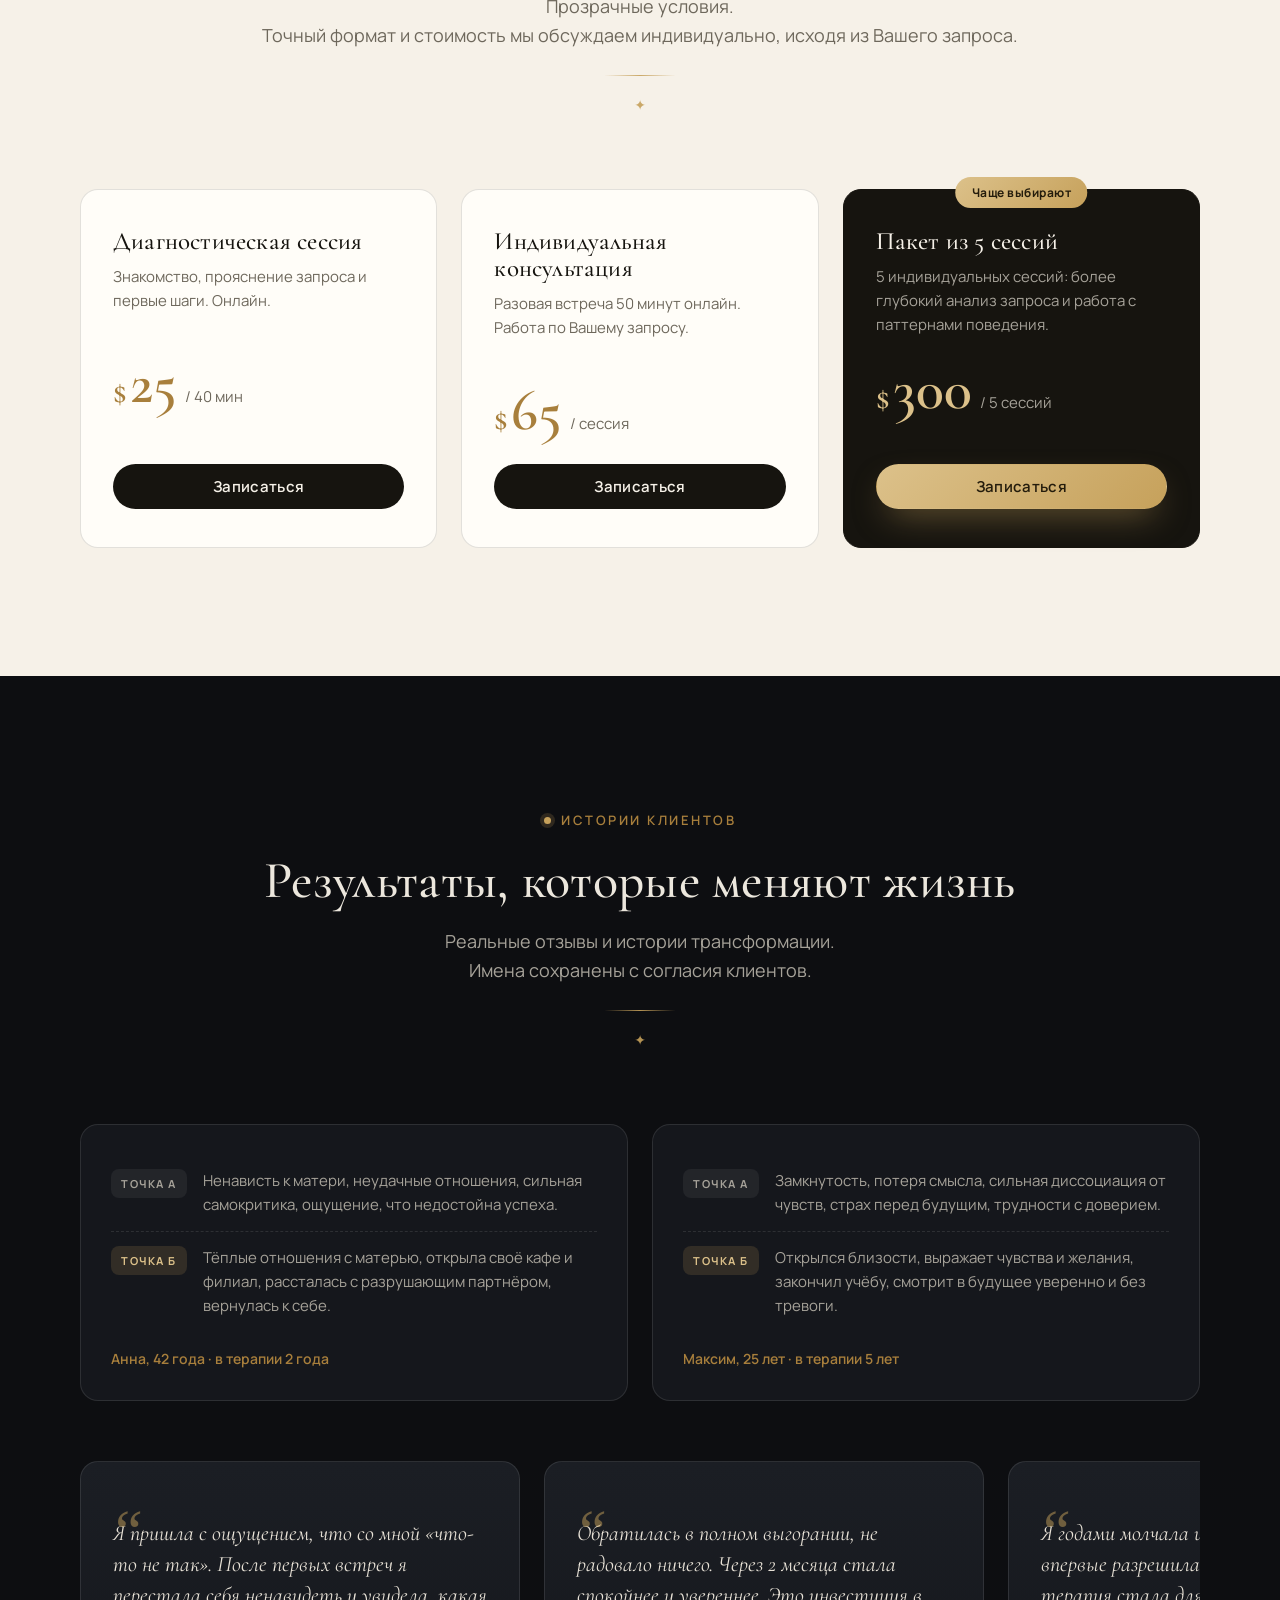
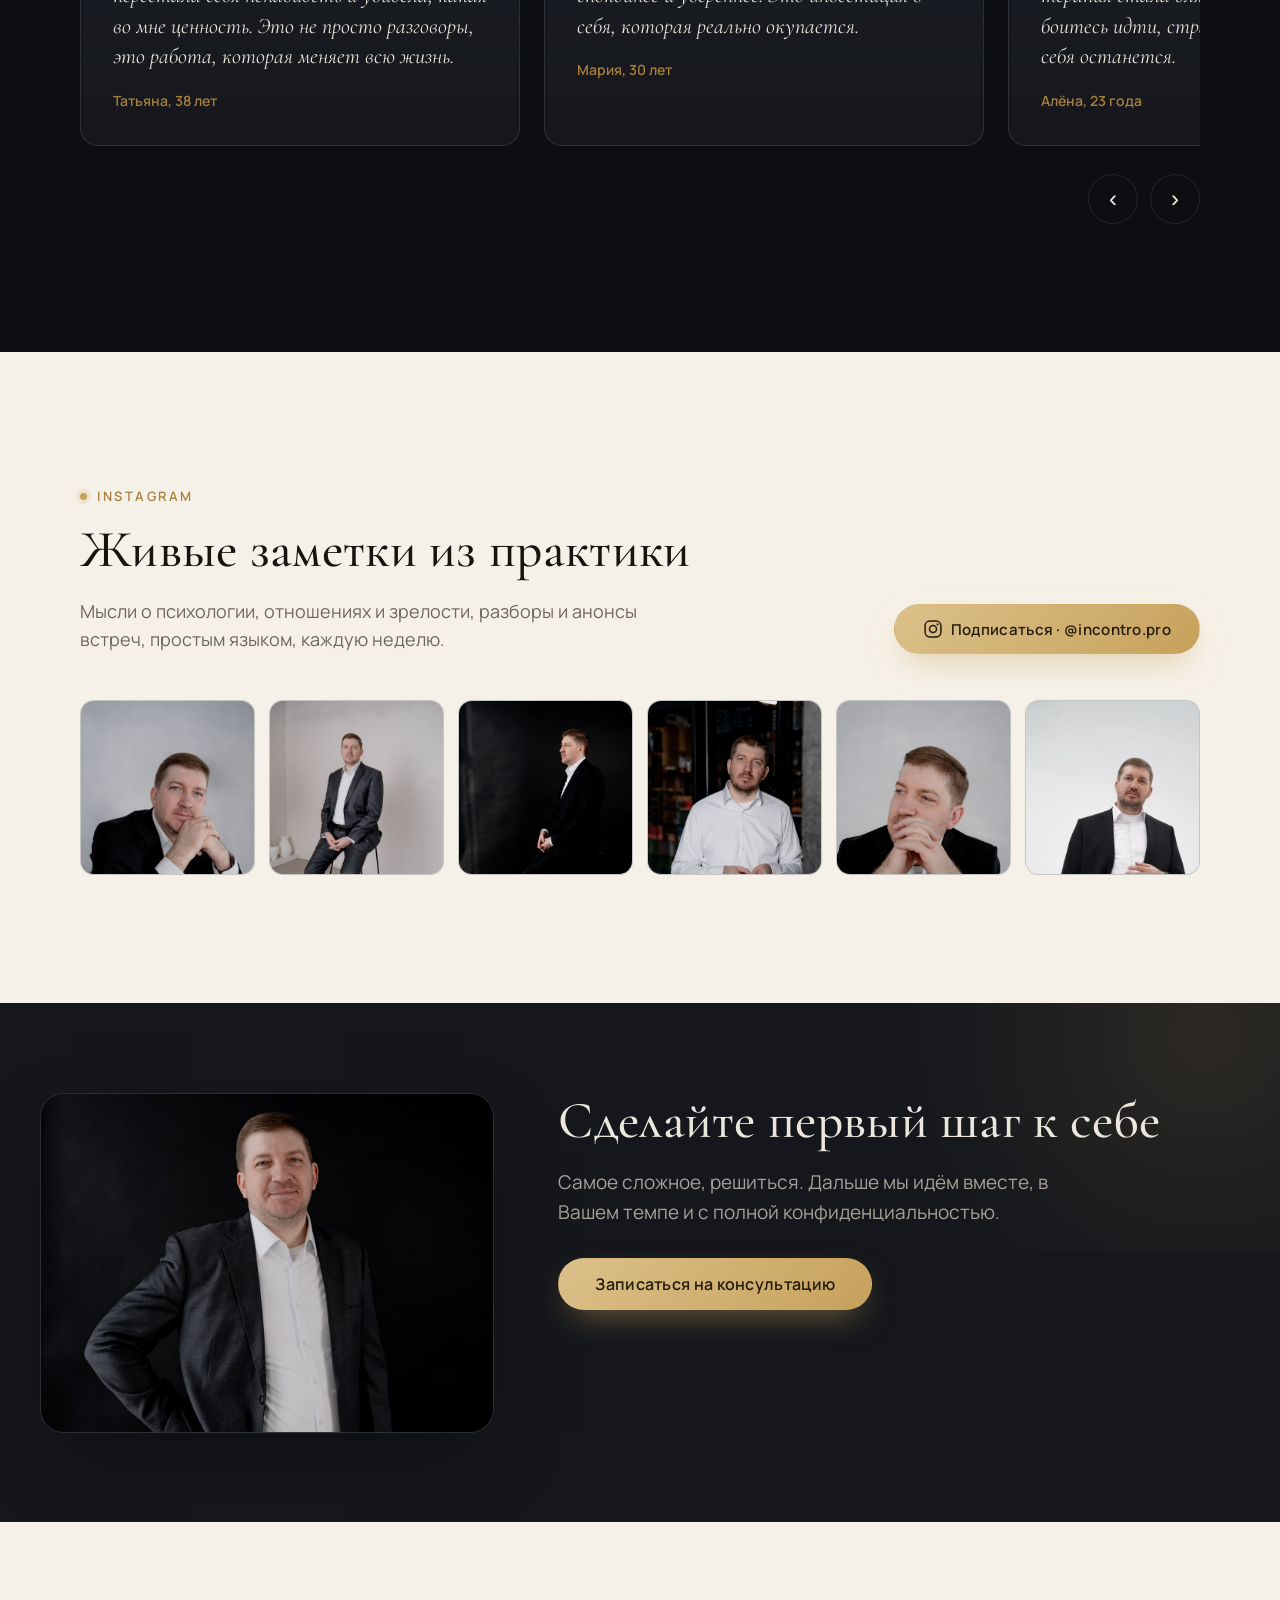
==== commit e6600b79: "Главная: фото standing-2 в галерее заменено на фото с пиджаком (2667) Co-Authored-By: Claude Opus 4." ====
--- a/index.html
+++ b/index.html
@@ -27,7 +27,7 @@
 <link rel="preconnect" href="https://fonts.googleapis.com">
 <link rel="preconnect" href="https://fonts.gstatic.com" crossorigin>
 <link href="https://fonts.googleapis.com/css2?family=Cormorant+Garamond:ital,wght@0,400;0,500;0,600;1,400;1,500&family=Manrope:wght@300;400;500;600;700&display=swap" rel="stylesheet">
-<link rel="stylesheet" href="styles.css">
+<link rel="stylesheet" href="styles.css?v=3">
 
 <!-- ============================================================
      АНАЛИТИКА И ПИКСЕЛИ - вставьте сюда свои ID, когда будут готовы.
@@ -342,7 +342,7 @@
       <figure class="gallery__cell"><img src="assets/img/detail-pen.jpg" alt="Детали работы" loading="lazy"></figure>
       <figure class="gallery__cell"><img src="assets/img/book-expert.jpg" alt="Алексей Мицинский с книгой" loading="lazy"></figure>
       <figure class="gallery__cell"><img src="assets/img/gallery-6.jpg" alt="Атмосфера работы" loading="lazy"></figure>
-      <figure class="gallery__cell"><img src="assets/img/standing-2.jpg" alt="Алексей Мицинский" loading="lazy"></figure>
+      <figure class="gallery__cell"><img src="assets/img/lead-suit.jpg" alt="Алексей Мицинский" loading="lazy"></figure>
     </div>
   </div>
 </section>
@@ -664,6 +664,6 @@
 <!-- ===== Toast ===== -->
 <div class="toast" id="toast"></div>
 
-<script src="script.js"></script>
+<script src="script.js?v=3"></script>
 </body>
 </html>
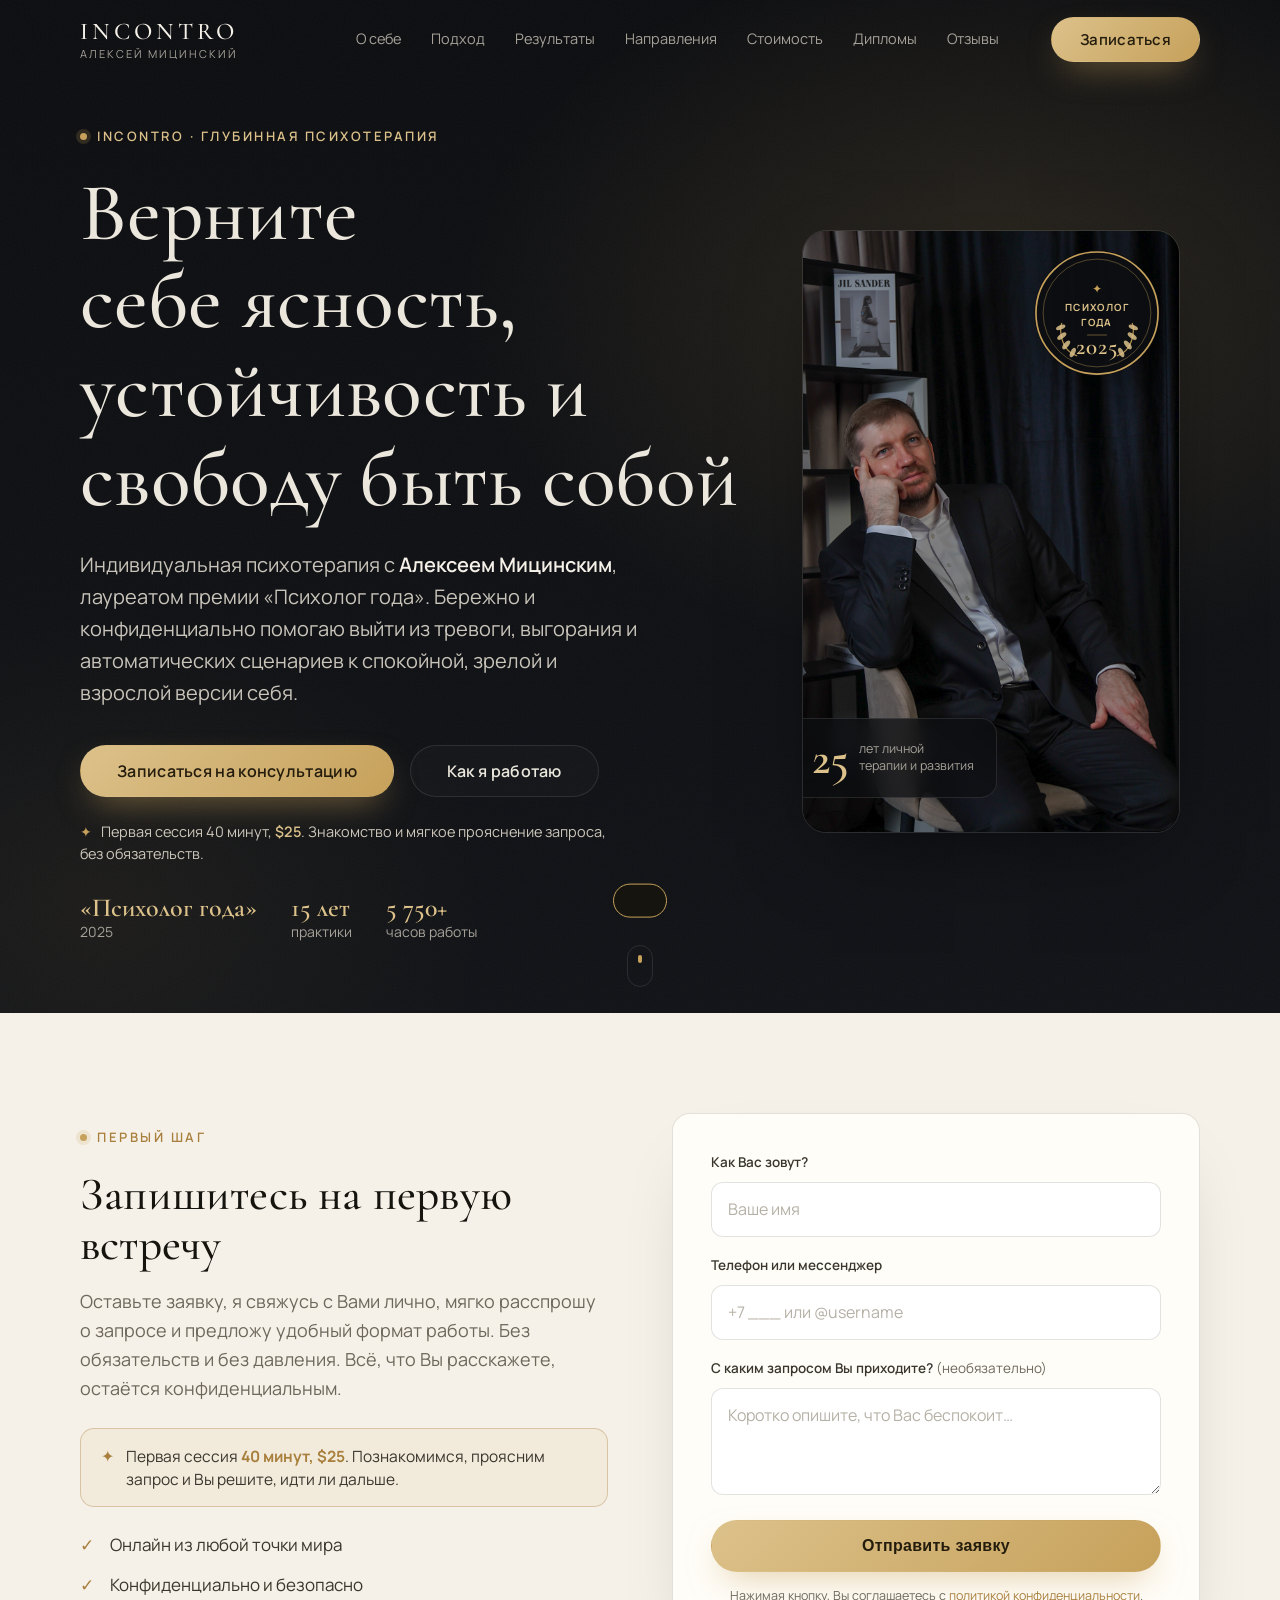
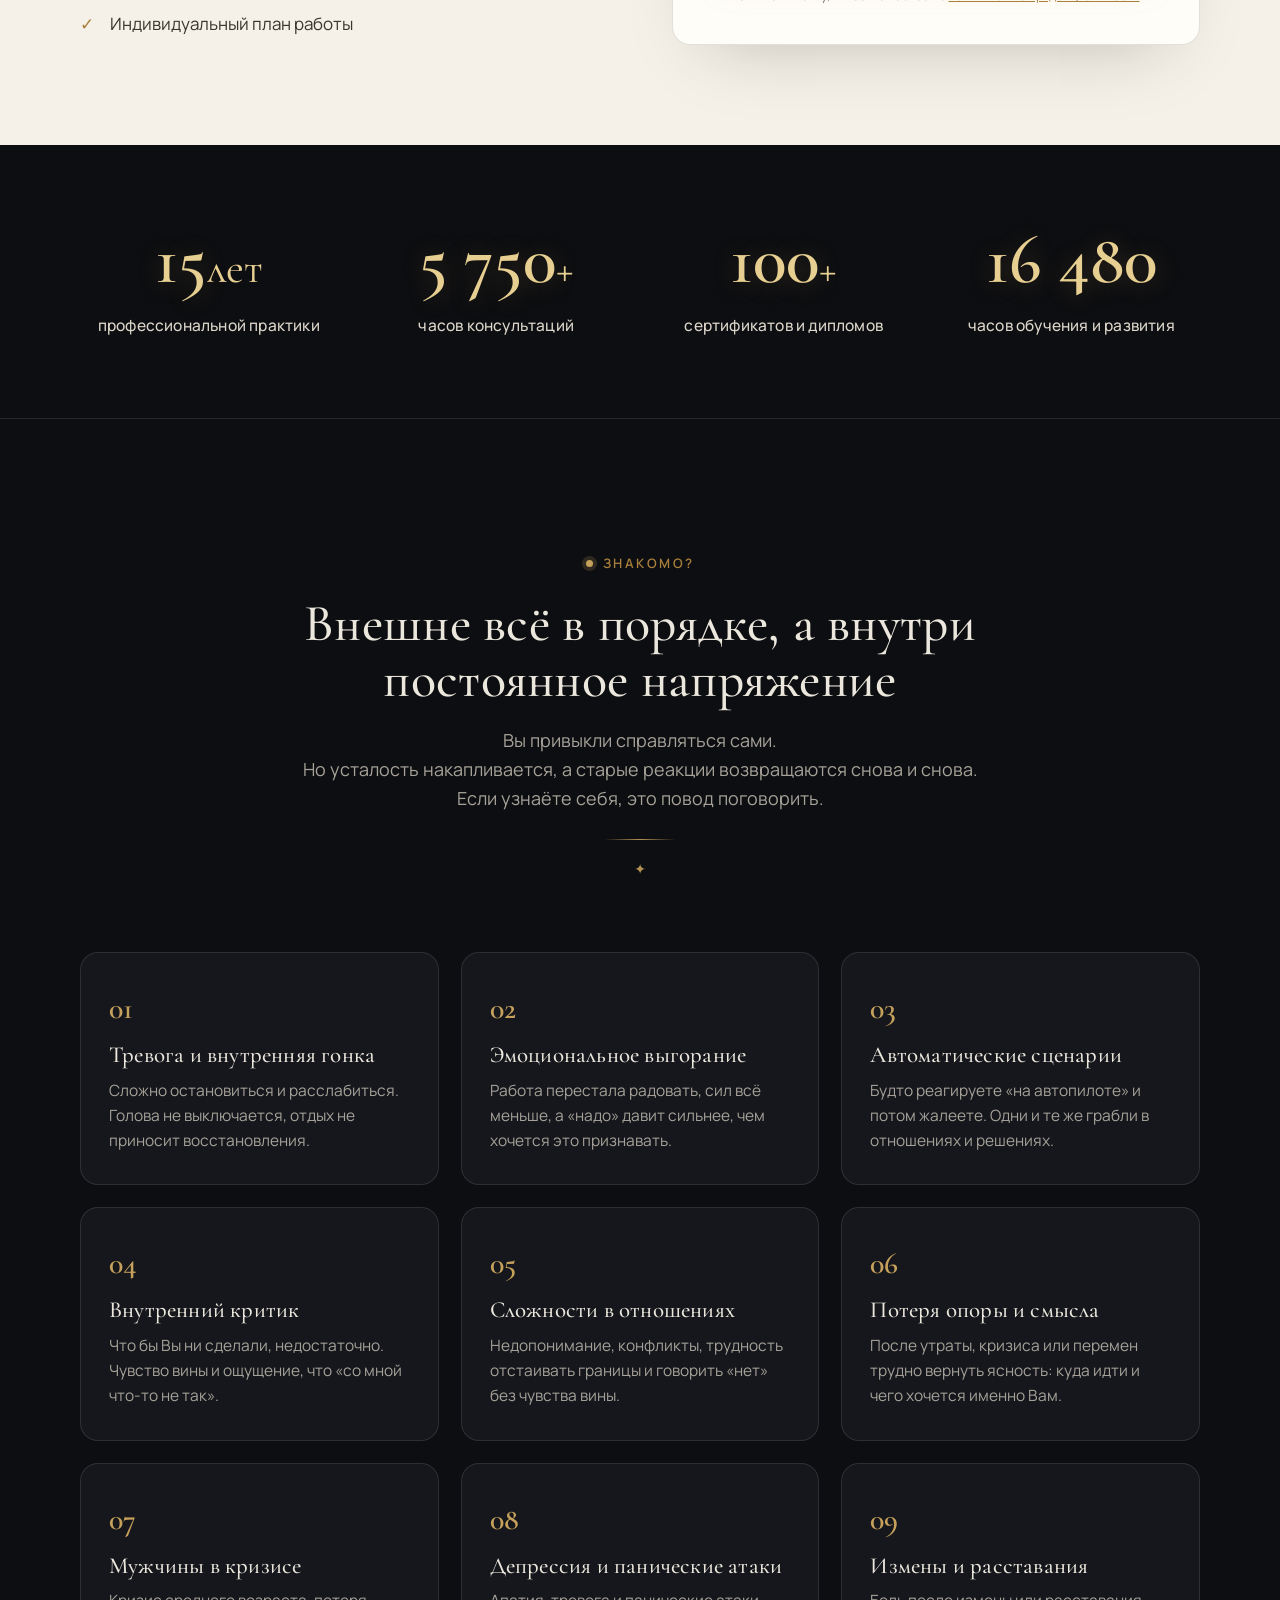
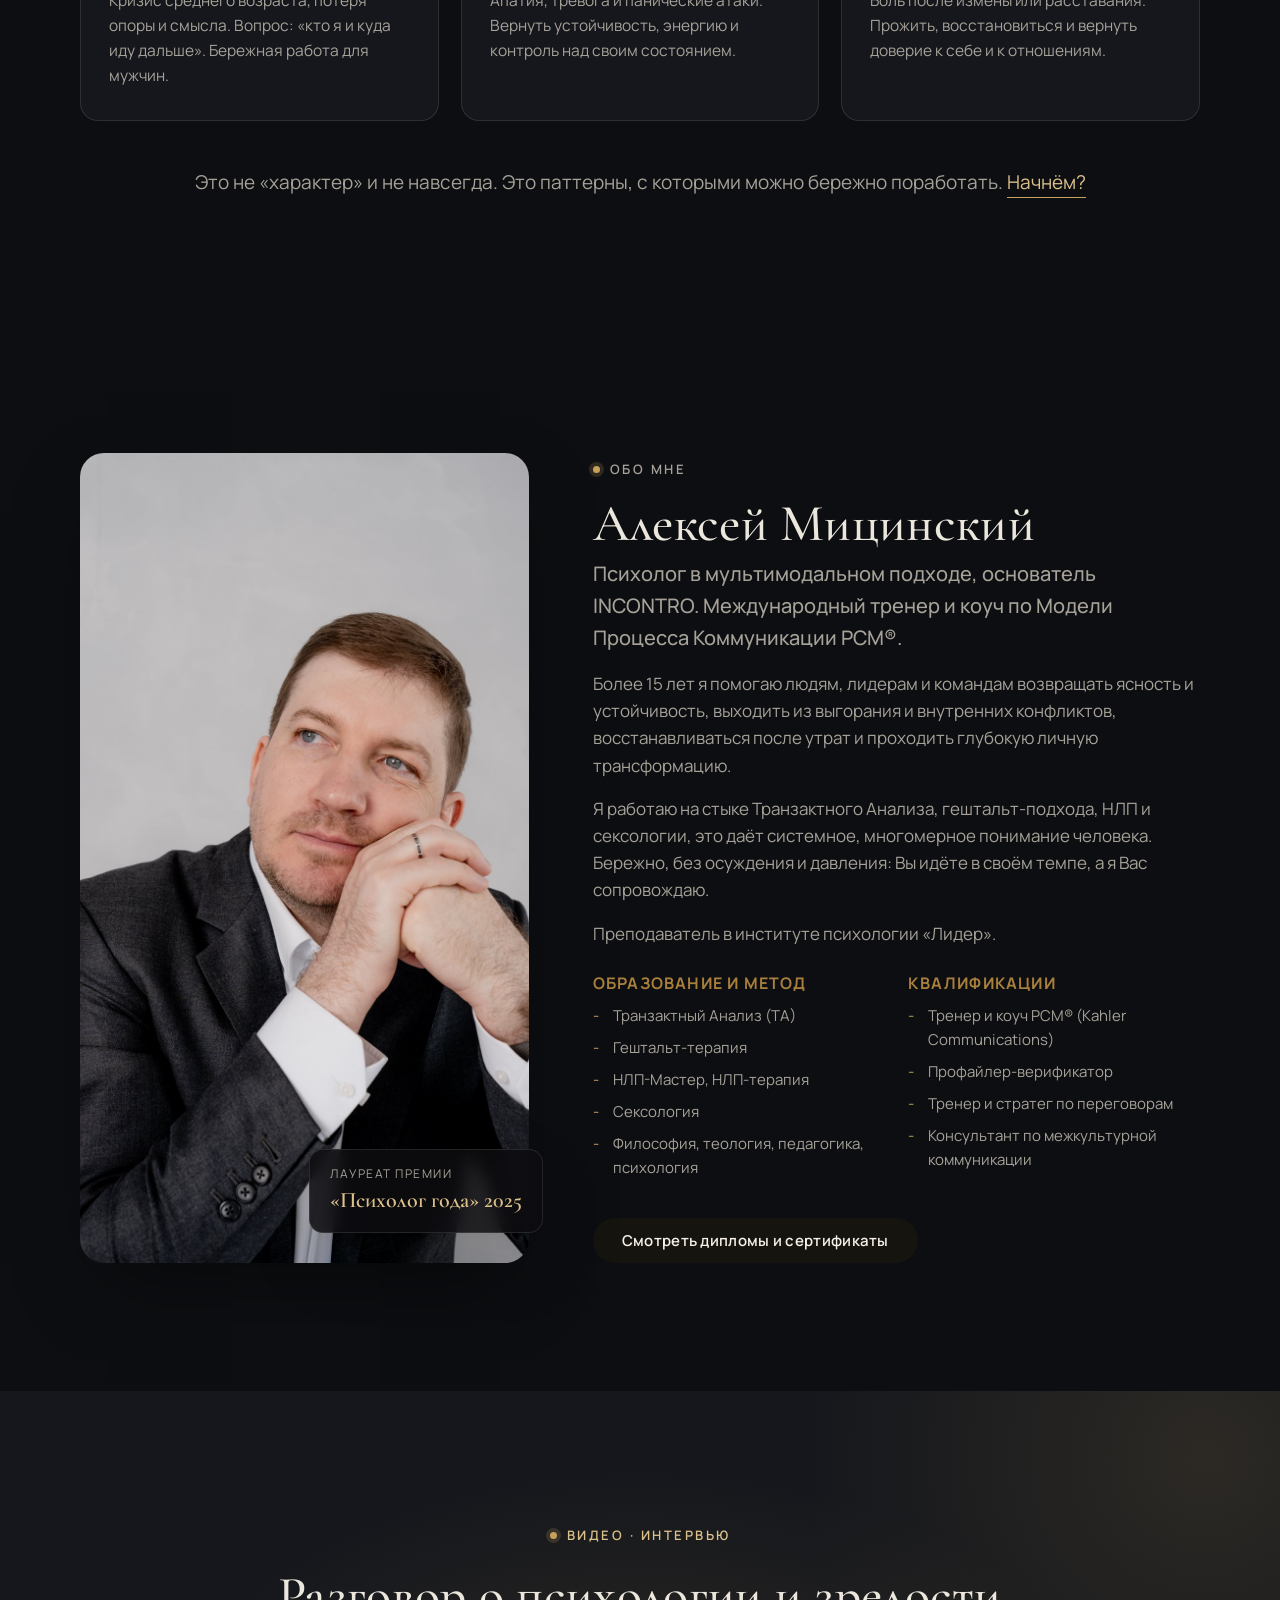
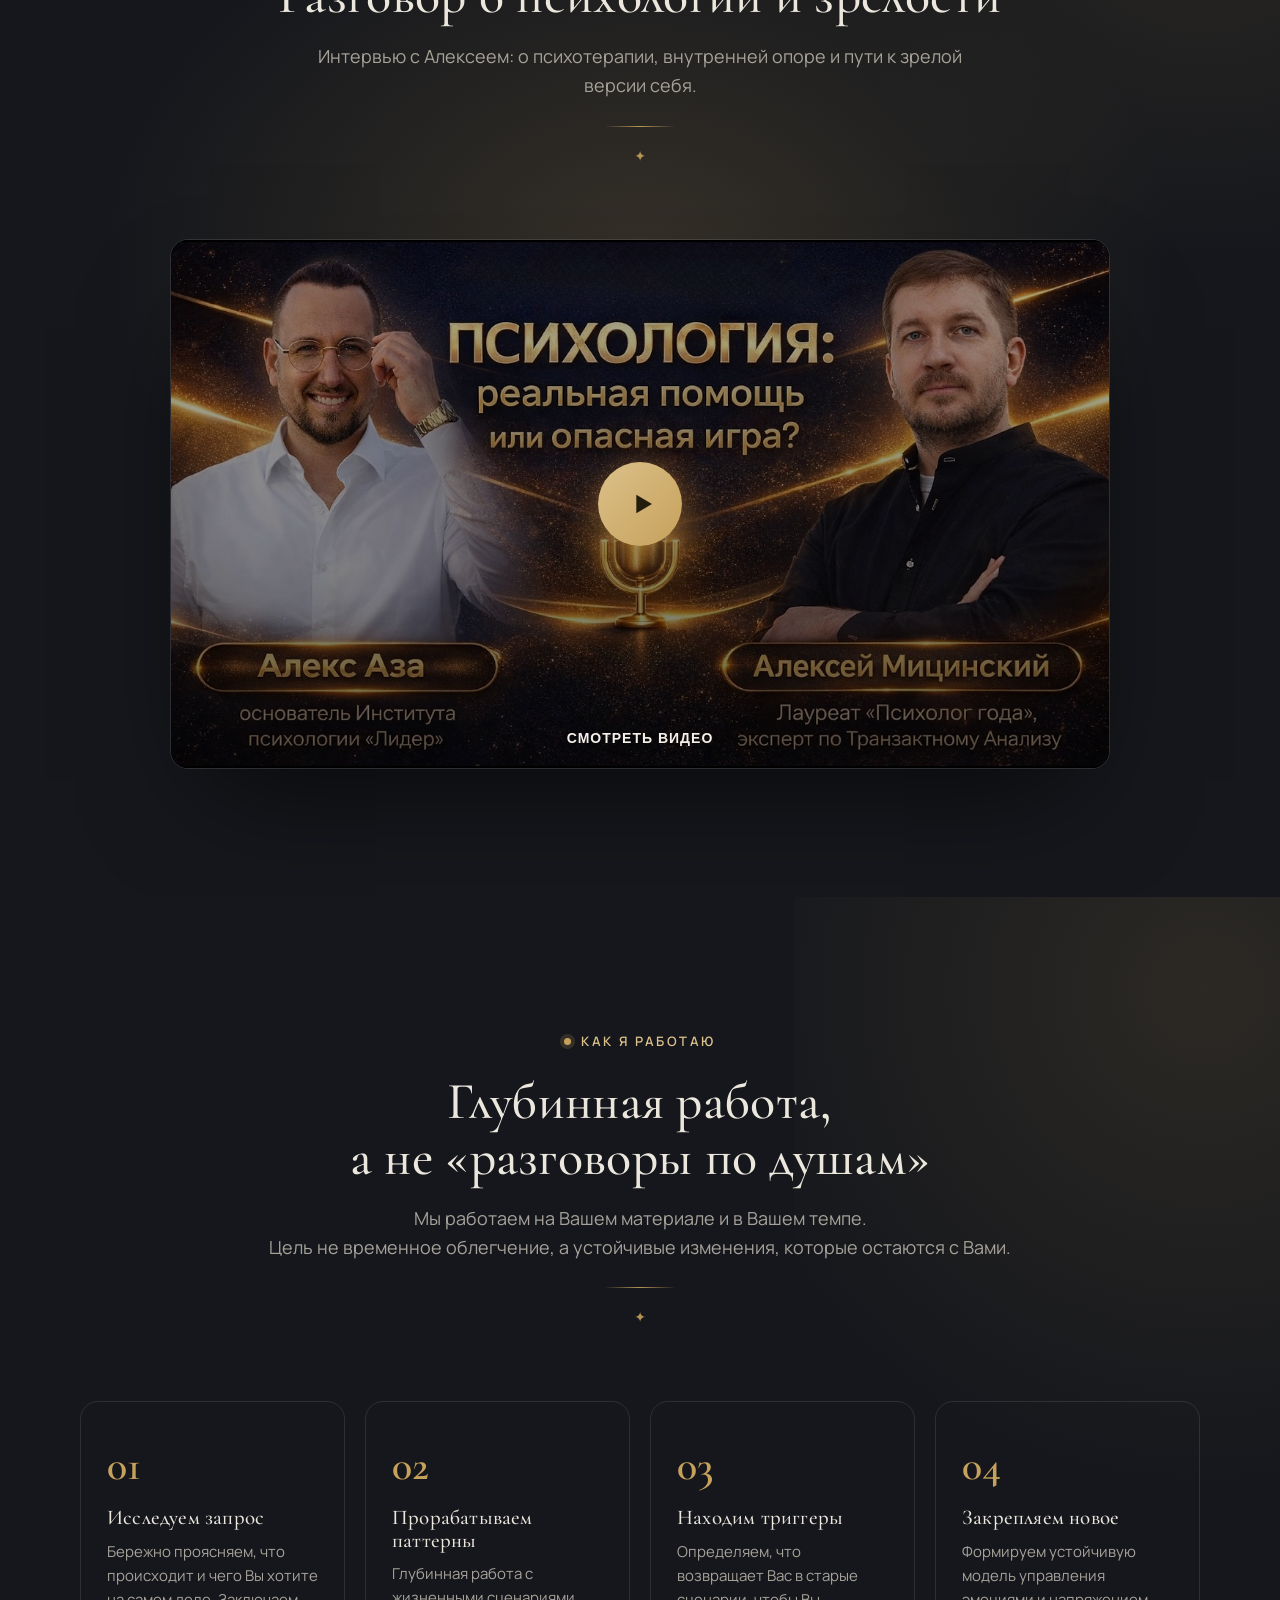
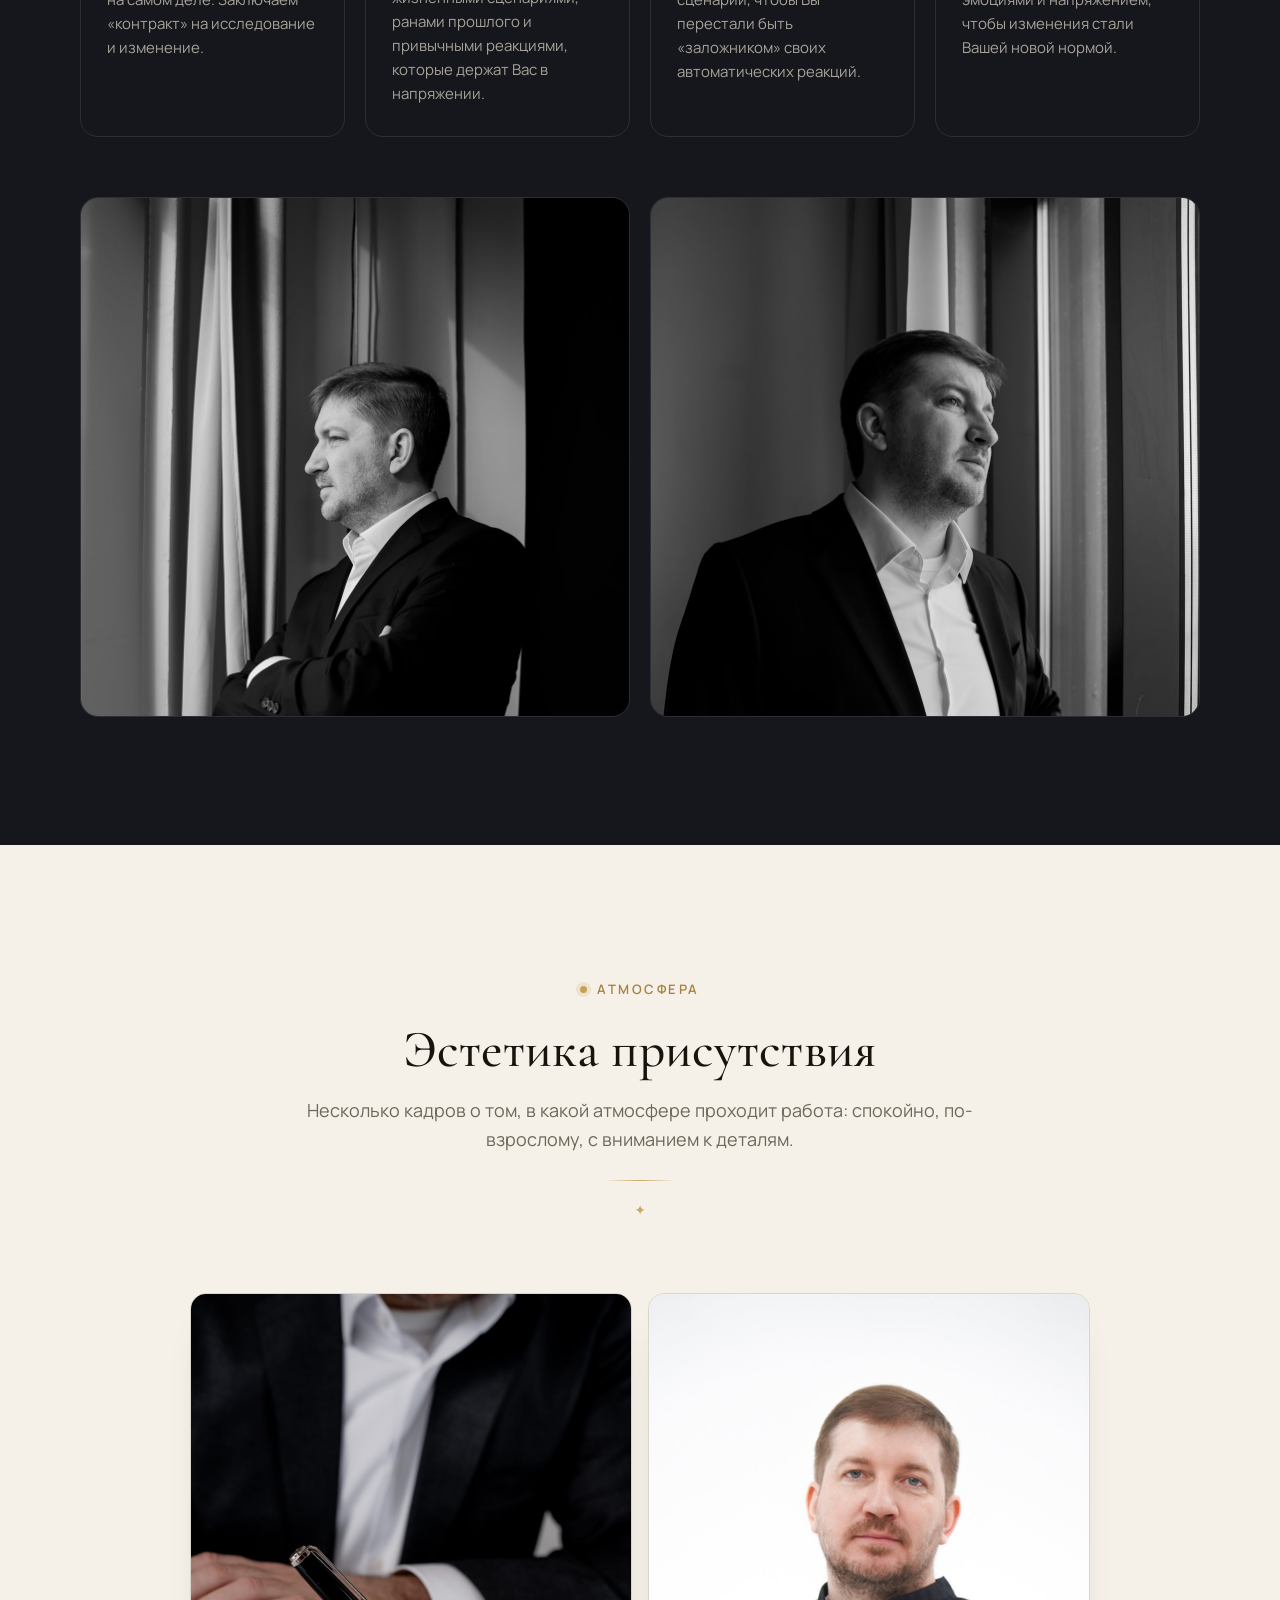
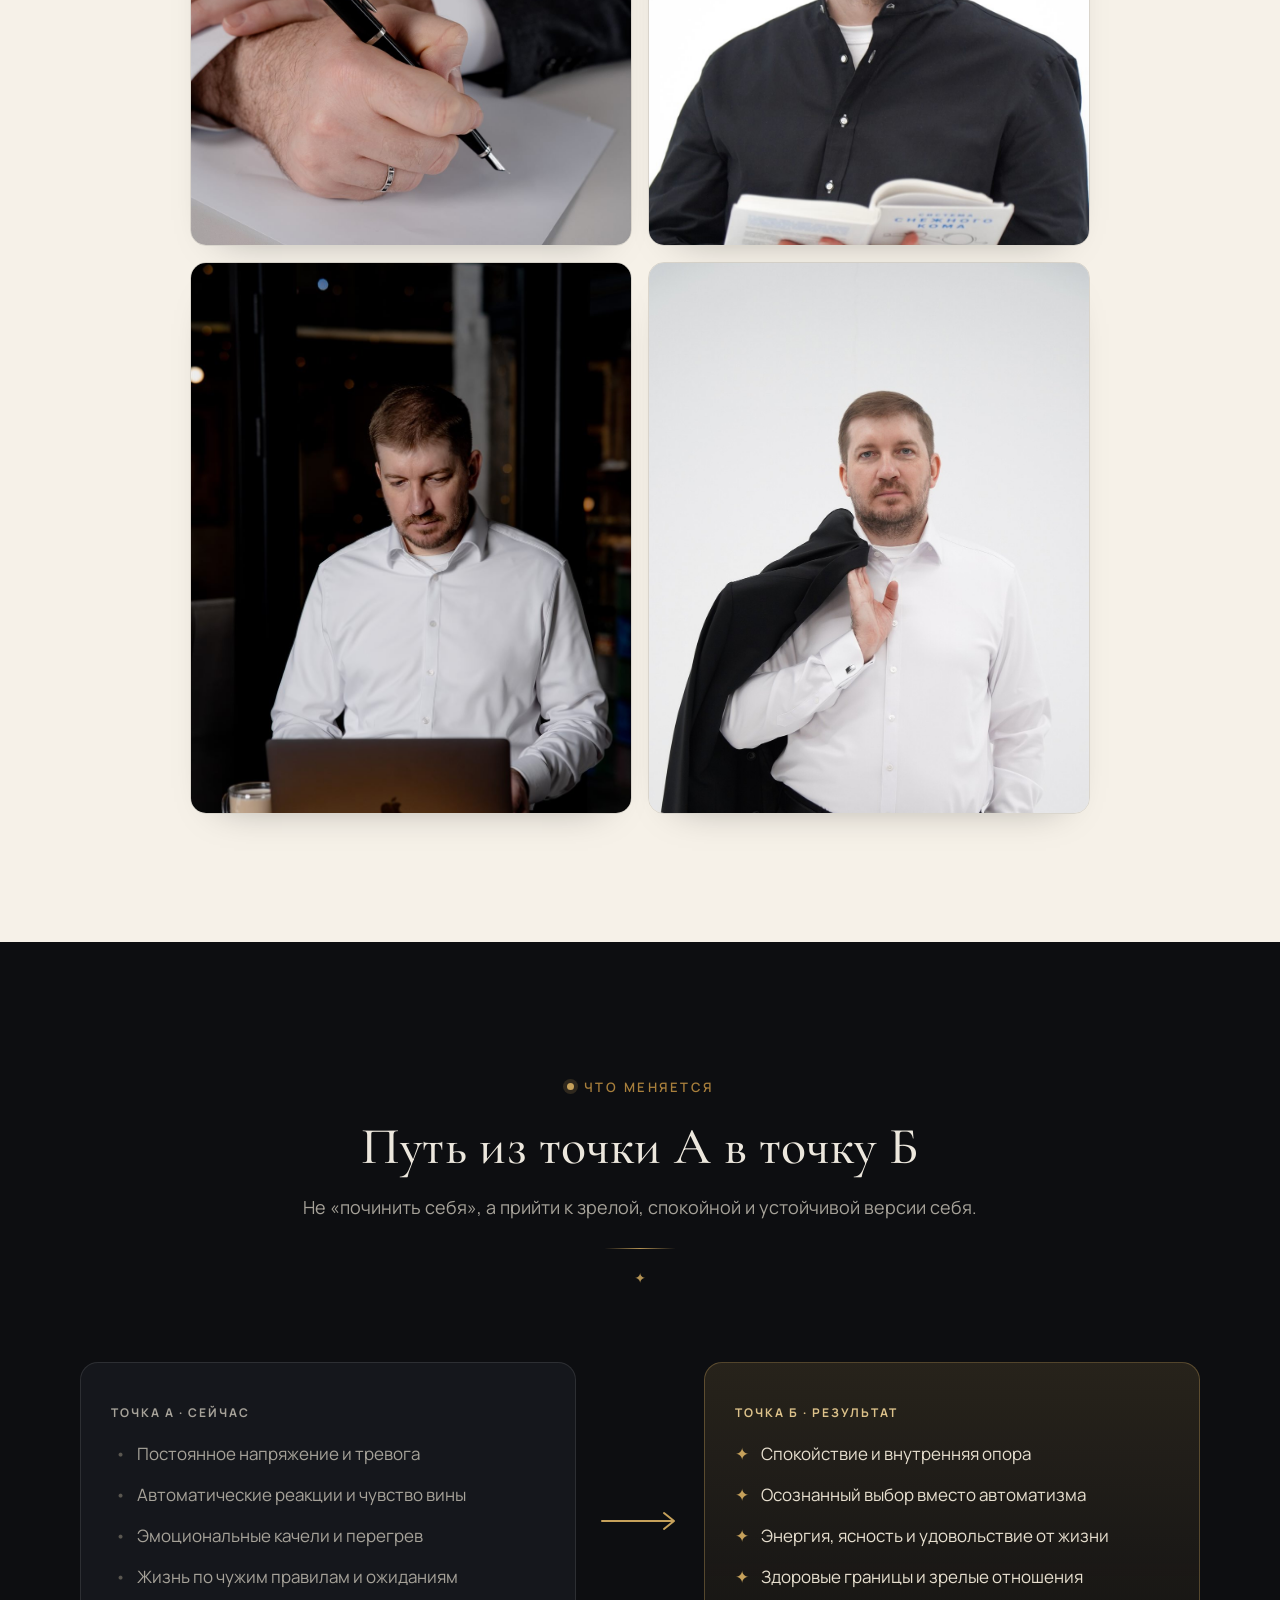
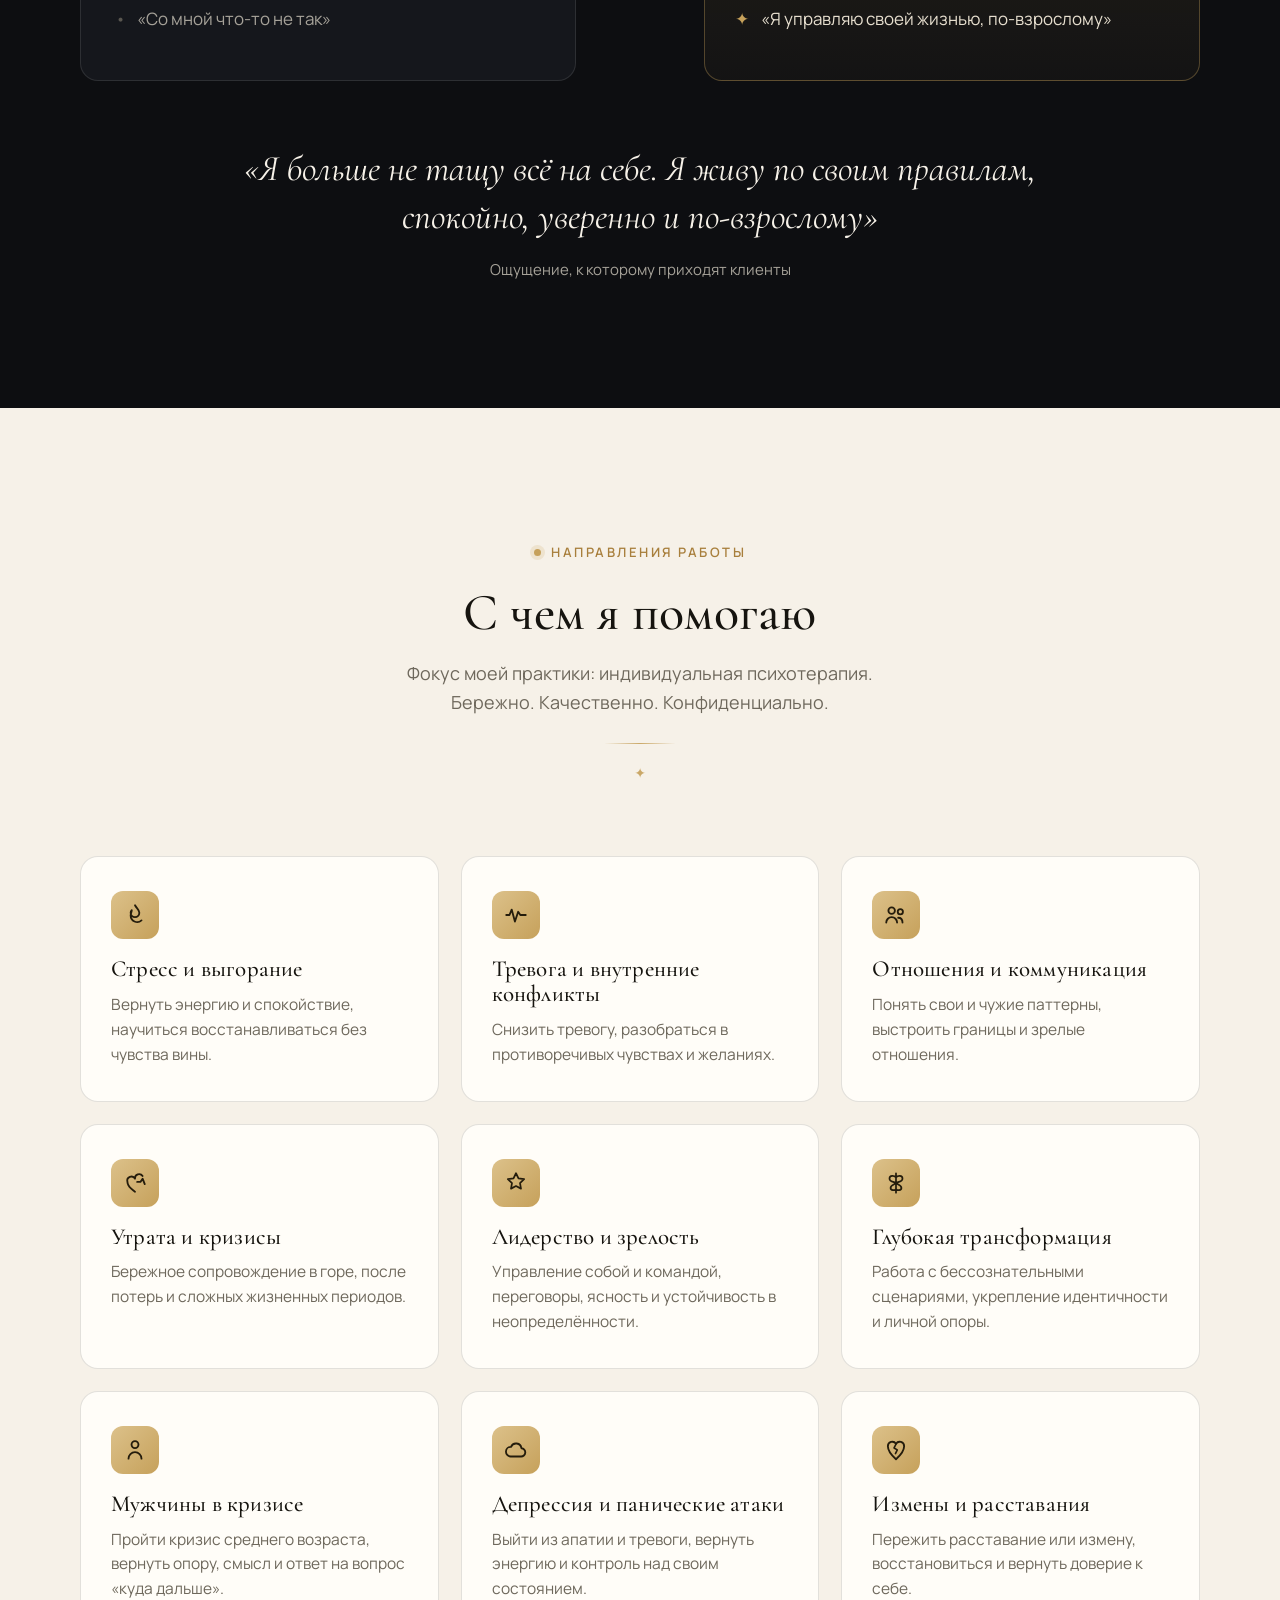
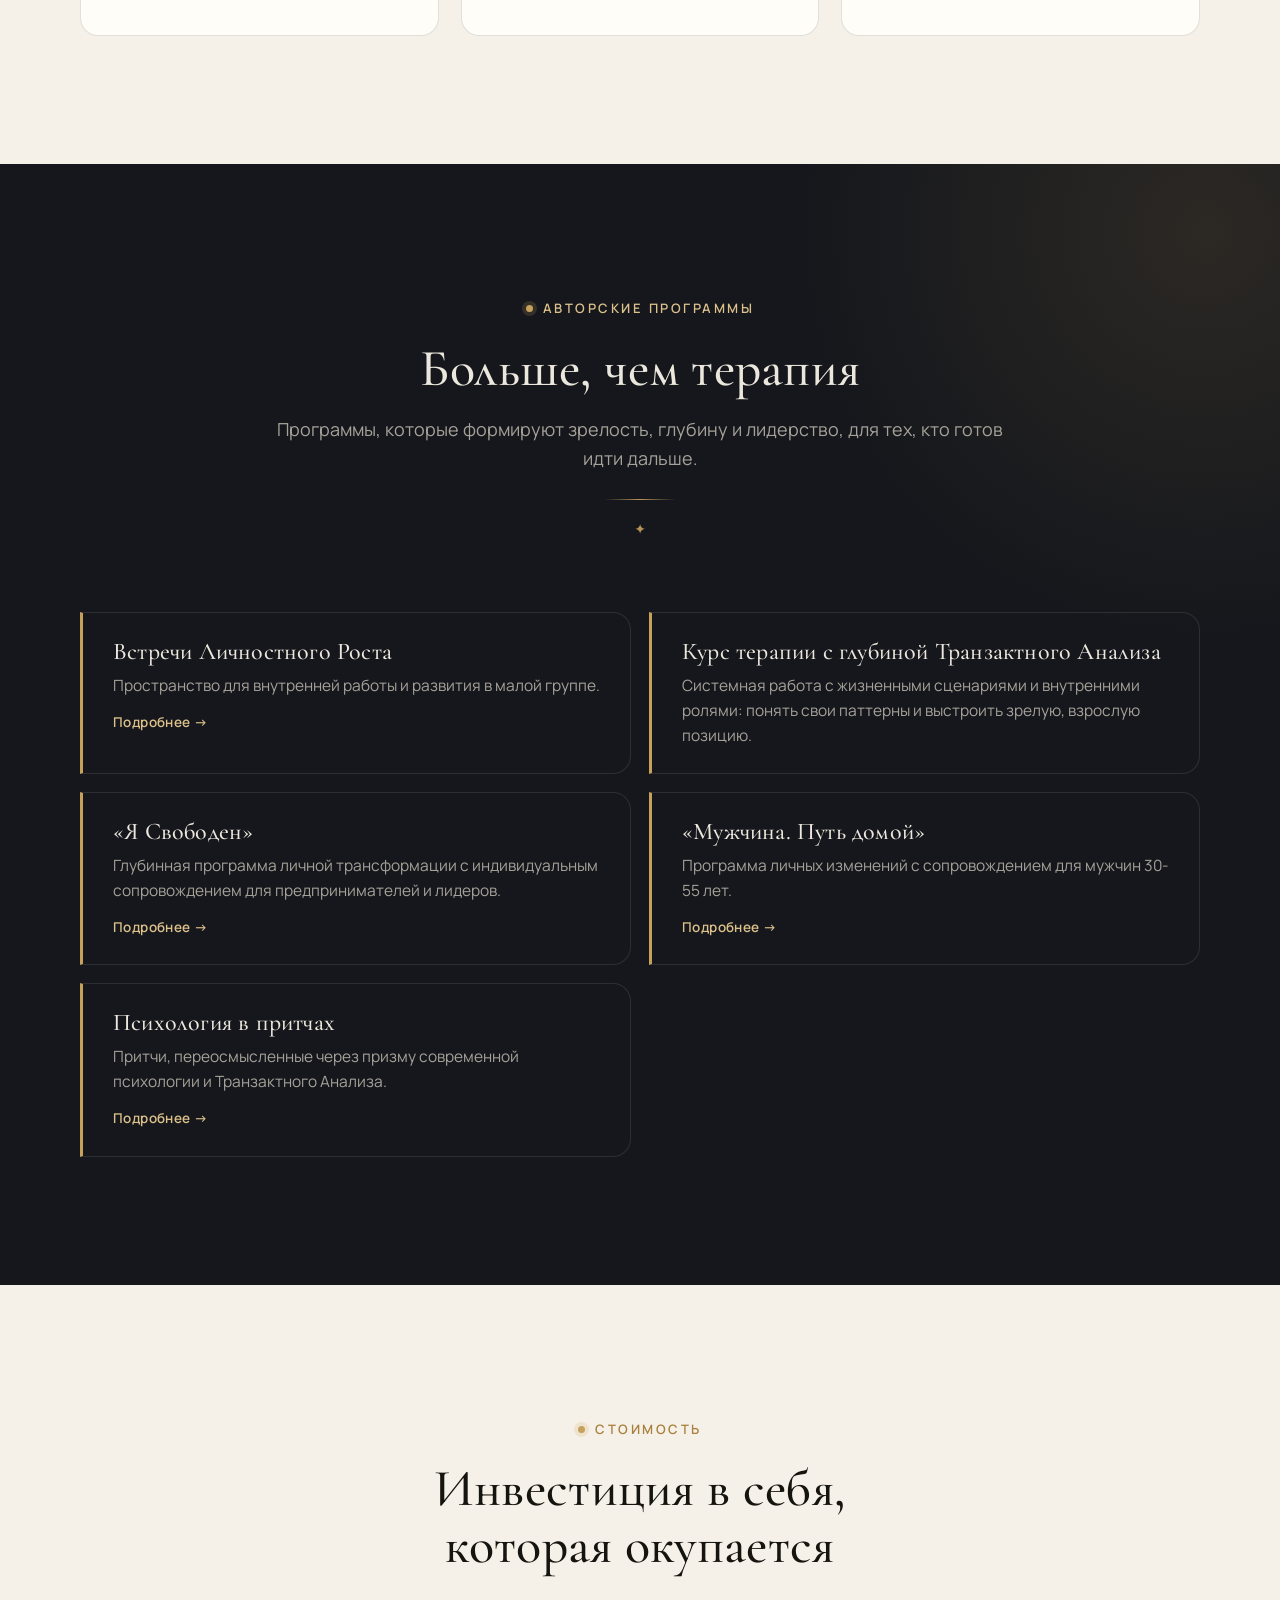
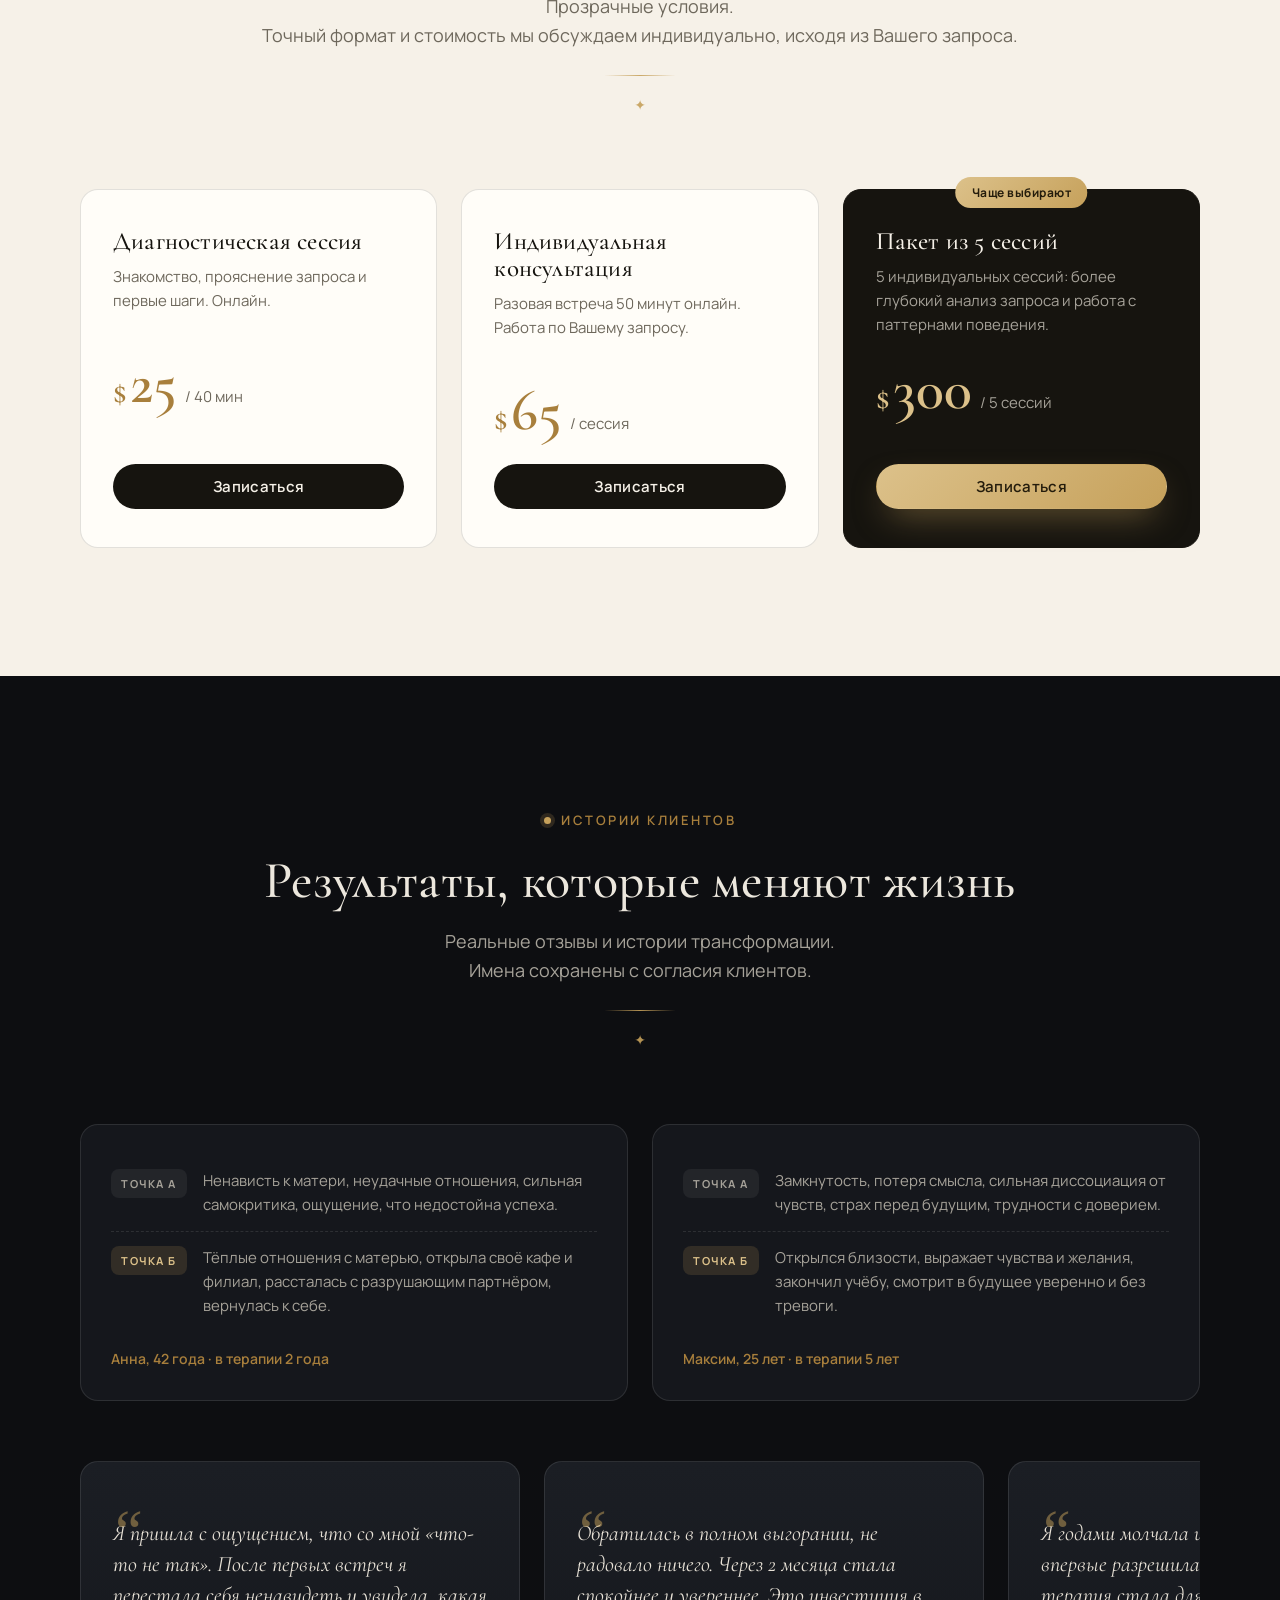
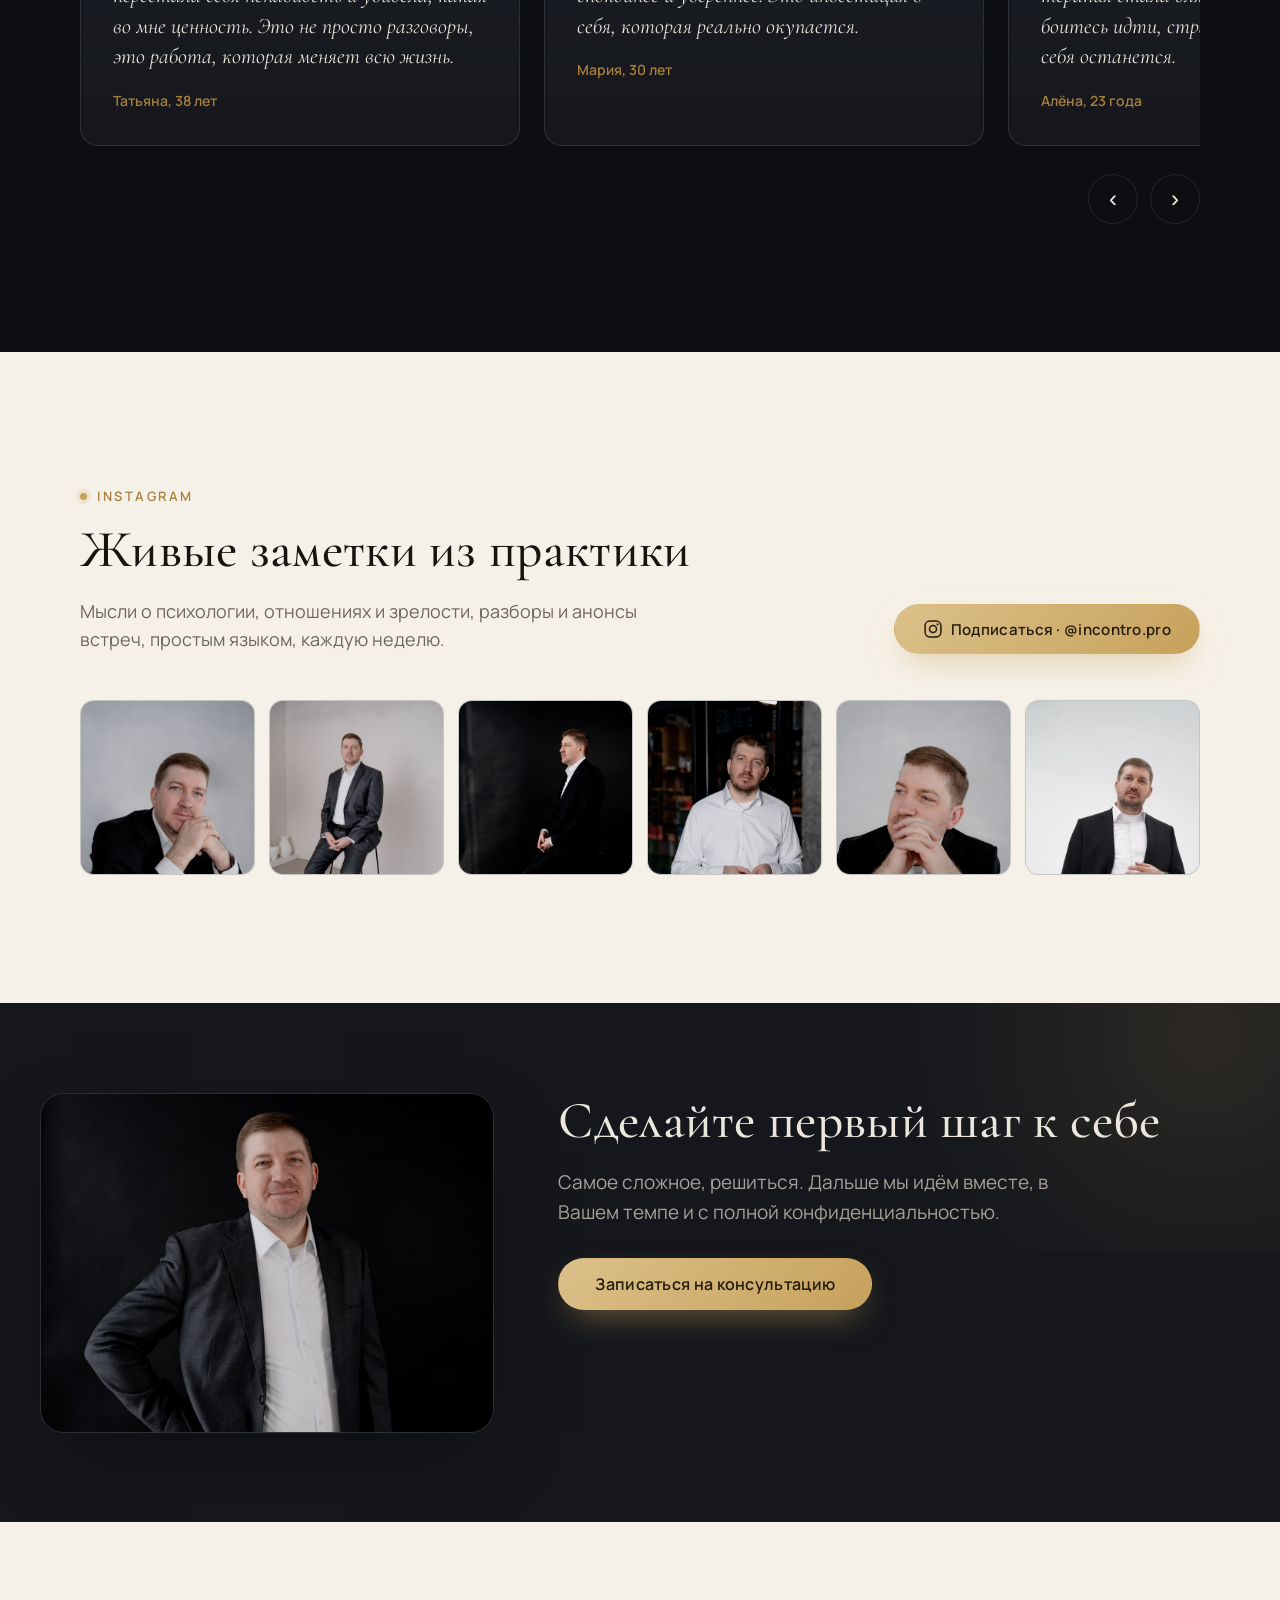
==== commit 01ab8e9a: "Правки «Психология в притчах»: формат/бонусы разделены, тексты, читаемость автора - Секция «Формат» " ====
--- a/index.html
+++ b/index.html
@@ -27,7 +27,7 @@
 <link rel="preconnect" href="https://fonts.googleapis.com">
 <link rel="preconnect" href="https://fonts.gstatic.com" crossorigin>
 <link href="https://fonts.googleapis.com/css2?family=Cormorant+Garamond:ital,wght@0,400;0,500;0,600;1,400;1,500&family=Manrope:wght@300;400;500;600;700&display=swap" rel="stylesheet">
-<link rel="stylesheet" href="styles.css?v=3">
+<link rel="stylesheet" href="styles.css?v=4">
 
 <!-- ============================================================
      АНАЛИТИКА И ПИКСЕЛИ - вставьте сюда свои ID, когда будут готовы.
@@ -280,7 +280,7 @@
       <p>Я работаю на стыке Транзактного Анализа, гештальт-подхода, НЛП и сексологии, это даёт системное, многомерное понимание человека. Бережно, без осуждения и давления: Вы идёте в своём темпе, а я Вас сопровождаю.</p>
       <p>Преподаватель в институте психологии «Лидер».</p>
       <div class="about__edu">
-        <div class="edu"><h4>Образование и метод</h4><ul><li>Транзактный Анализ (ТА)</li><li>Гештальт-терапия (I-II ступень)</li><li>НЛП-Мастер, НЛП-терапия</li><li>Сексология</li><li>Философия, теология, педагогика, психология</li></ul></div>
+        <div class="edu"><h4>Образование и метод</h4><ul><li>Транзактный Анализ (ТА)</li><li>Гештальт-терапия</li><li>НЛП-Мастер, НЛП-терапия</li><li>Сексология</li><li>Философия, теология, педагогика, психология</li></ul></div>
         <div class="edu"><h4>Квалификации</h4><ul><li>Тренер и коуч PCM® (Kahler Communications)</li><li>Профайлер-верификатор</li><li>Тренер и стратег по переговорам</li><li>Консультант по межкультурной коммуникации</li></ul></div>
       </div>
       <a href="#credentials" class="btn btn--dark">Смотреть дипломы и сертификаты</a>
@@ -664,6 +664,6 @@
 <!-- ===== Toast ===== -->
 <div class="toast" id="toast"></div>
 
-<script src="script.js?v=3"></script>
+<script src="script.js?v=4"></script>
 </body>
 </html>
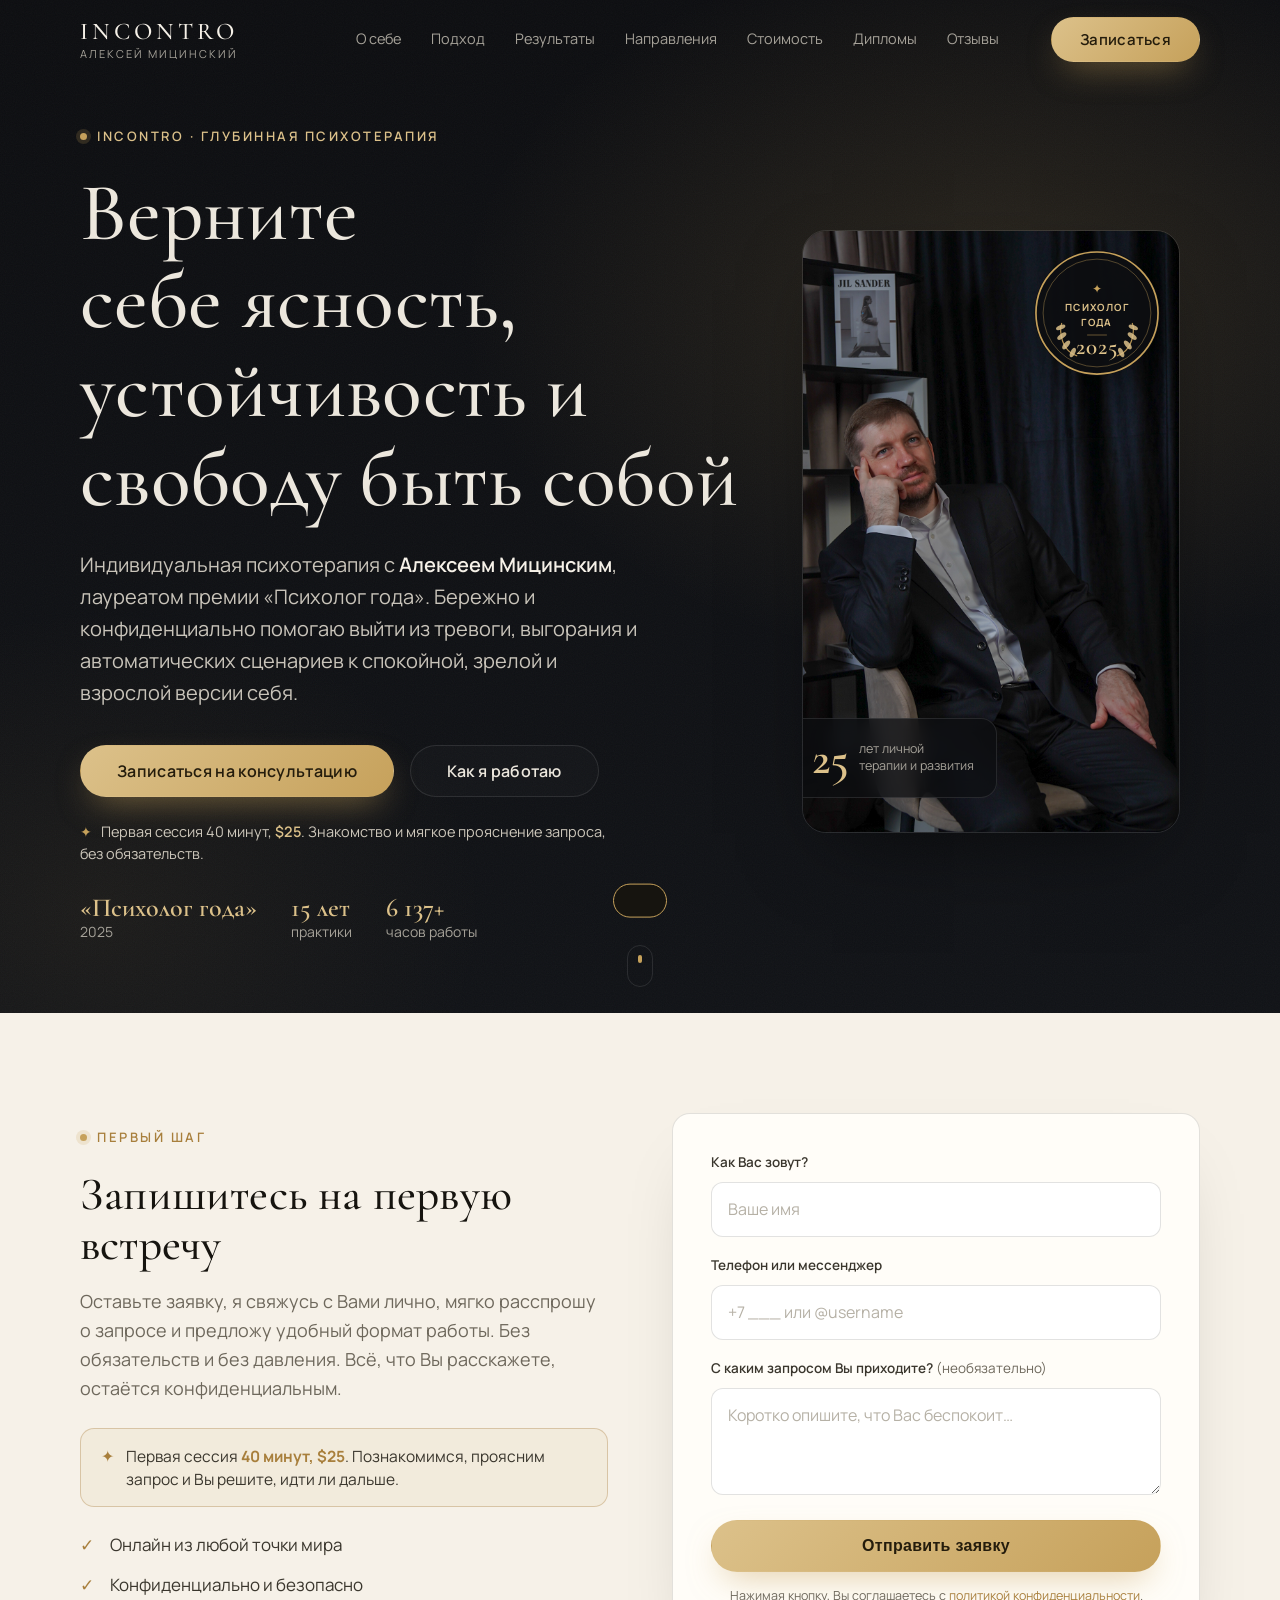
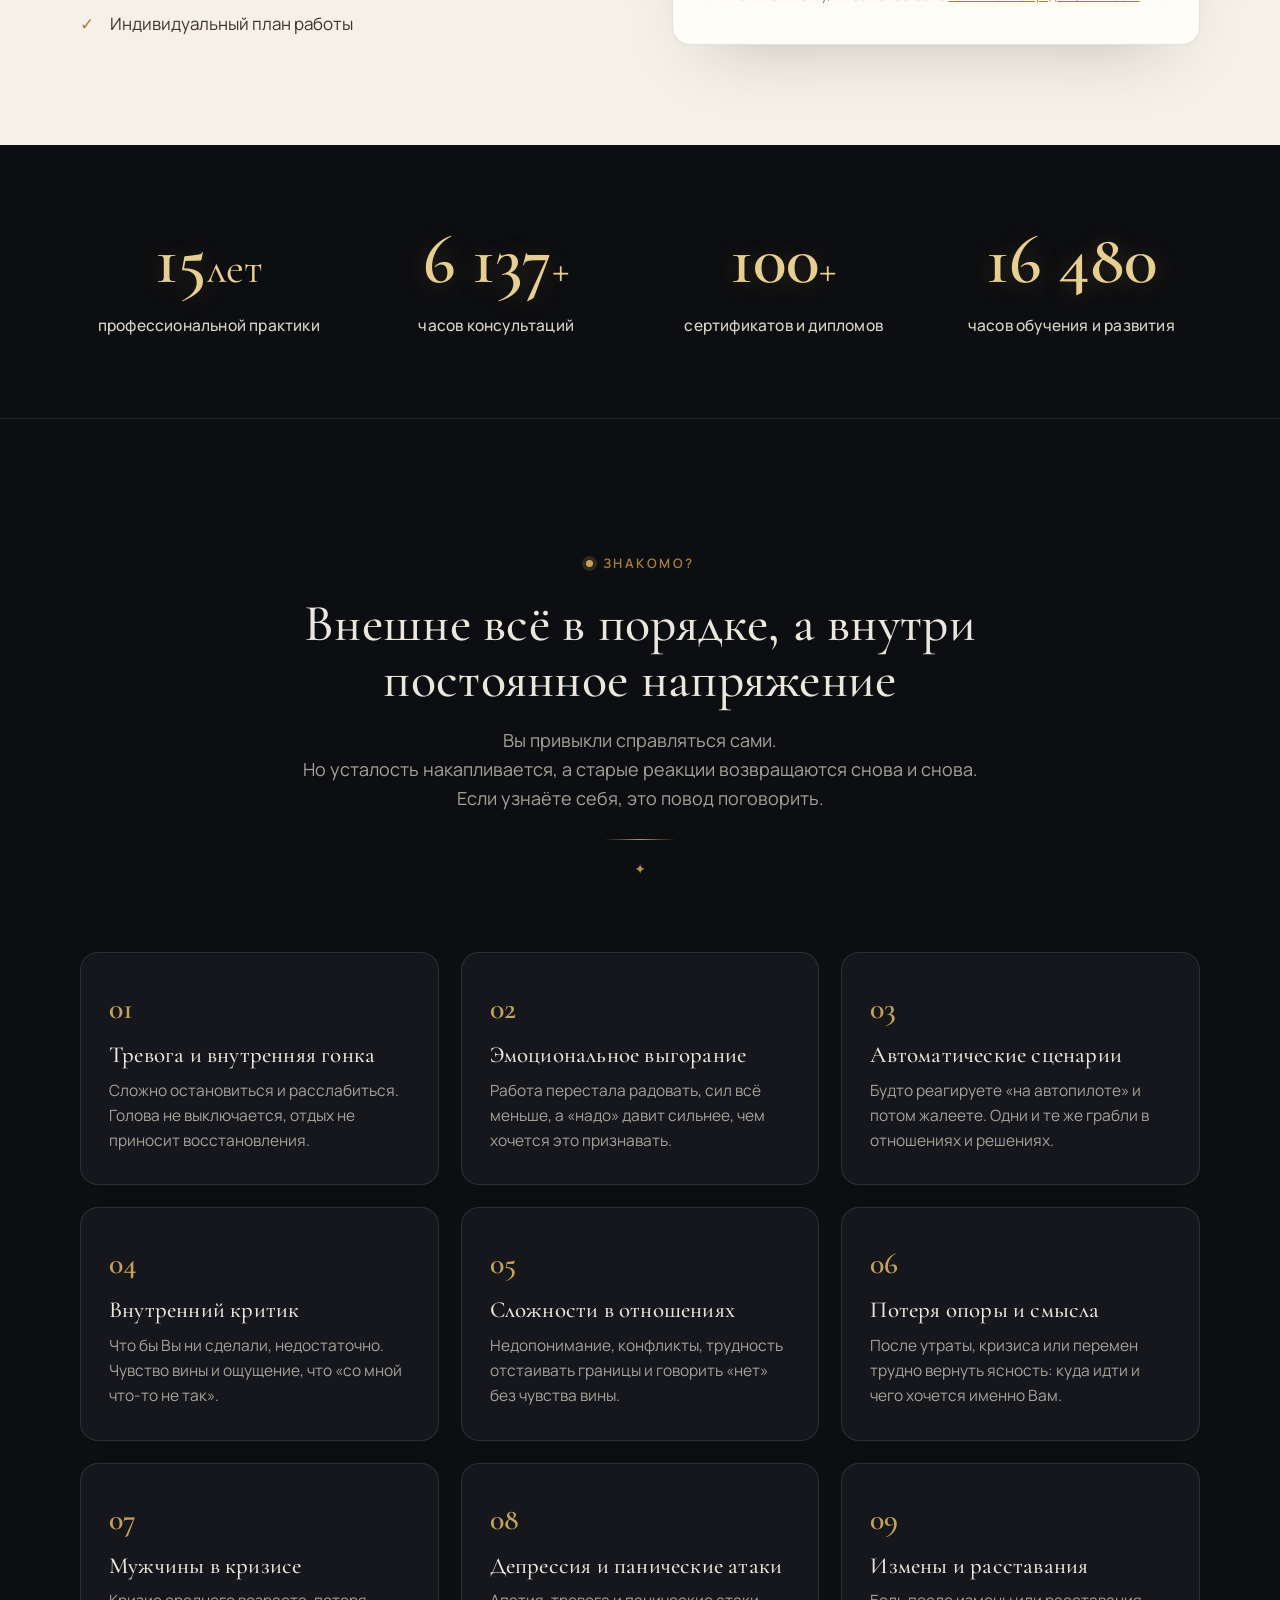
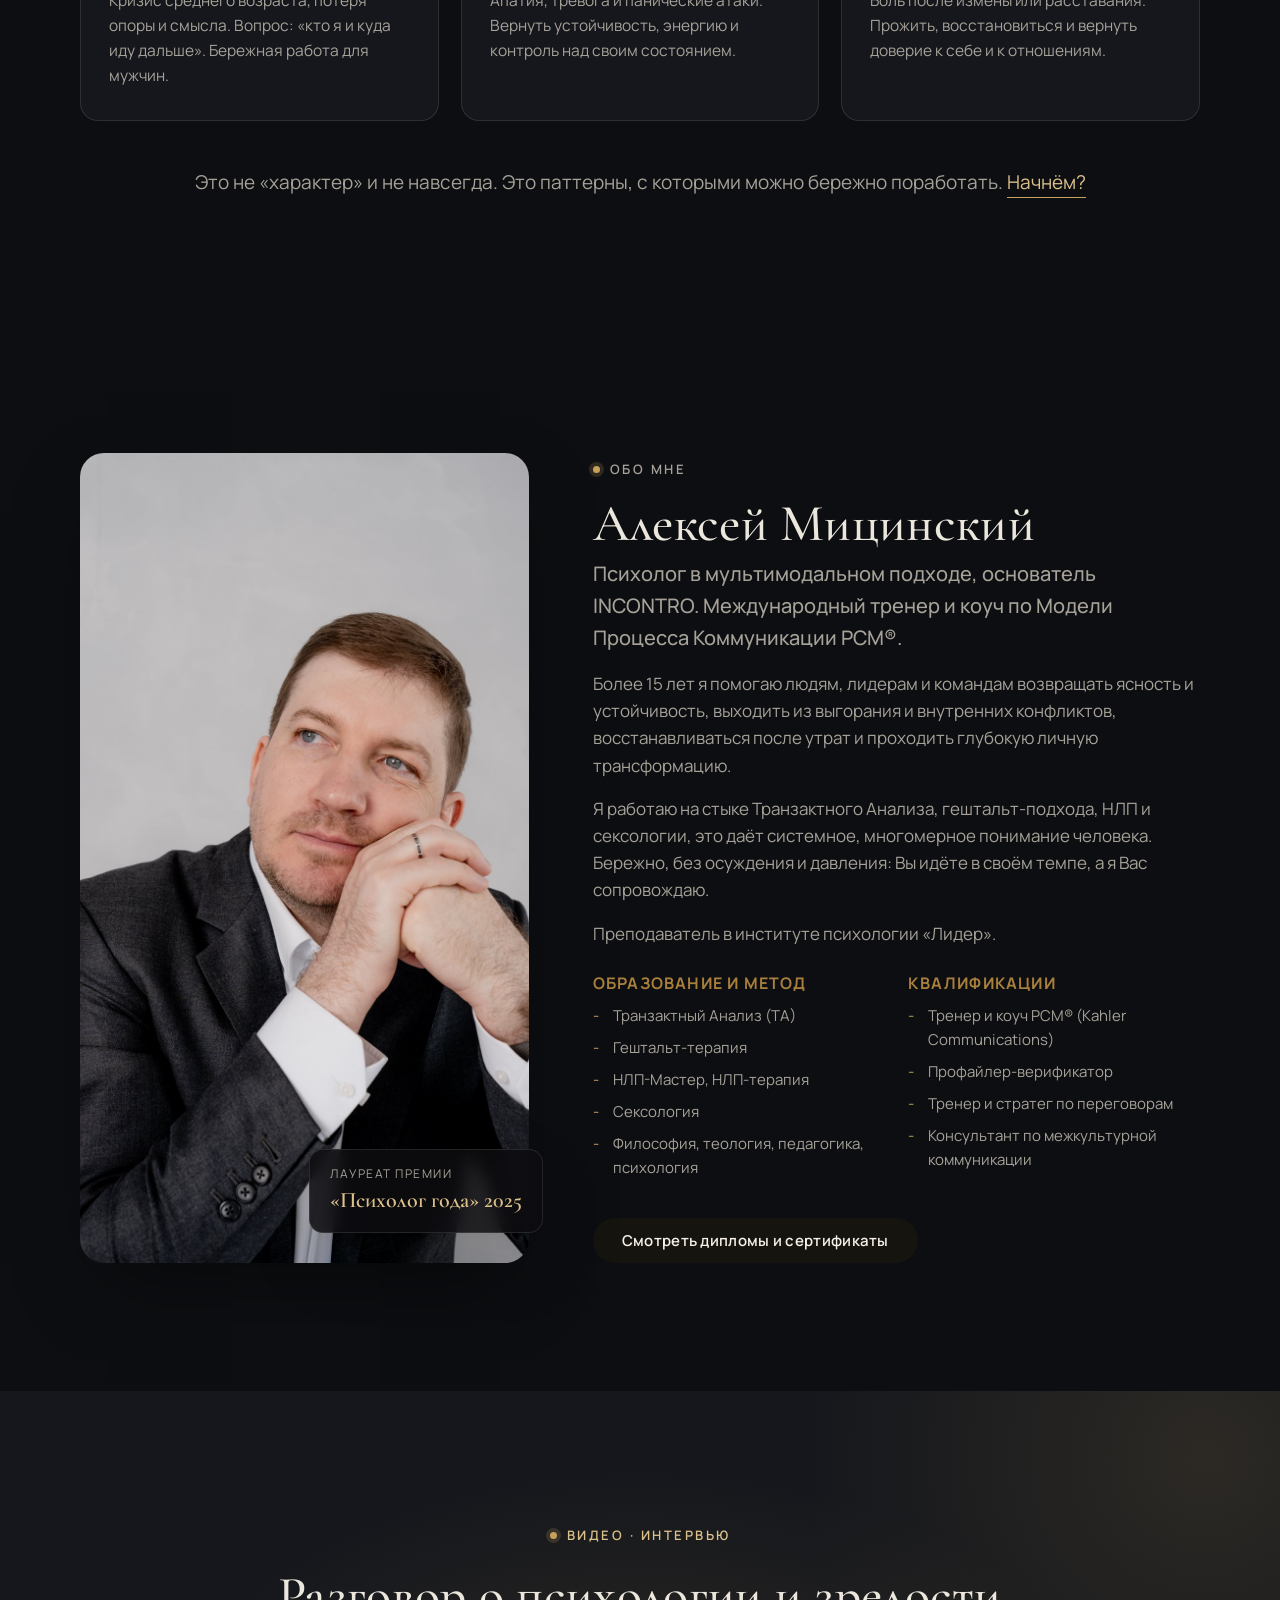
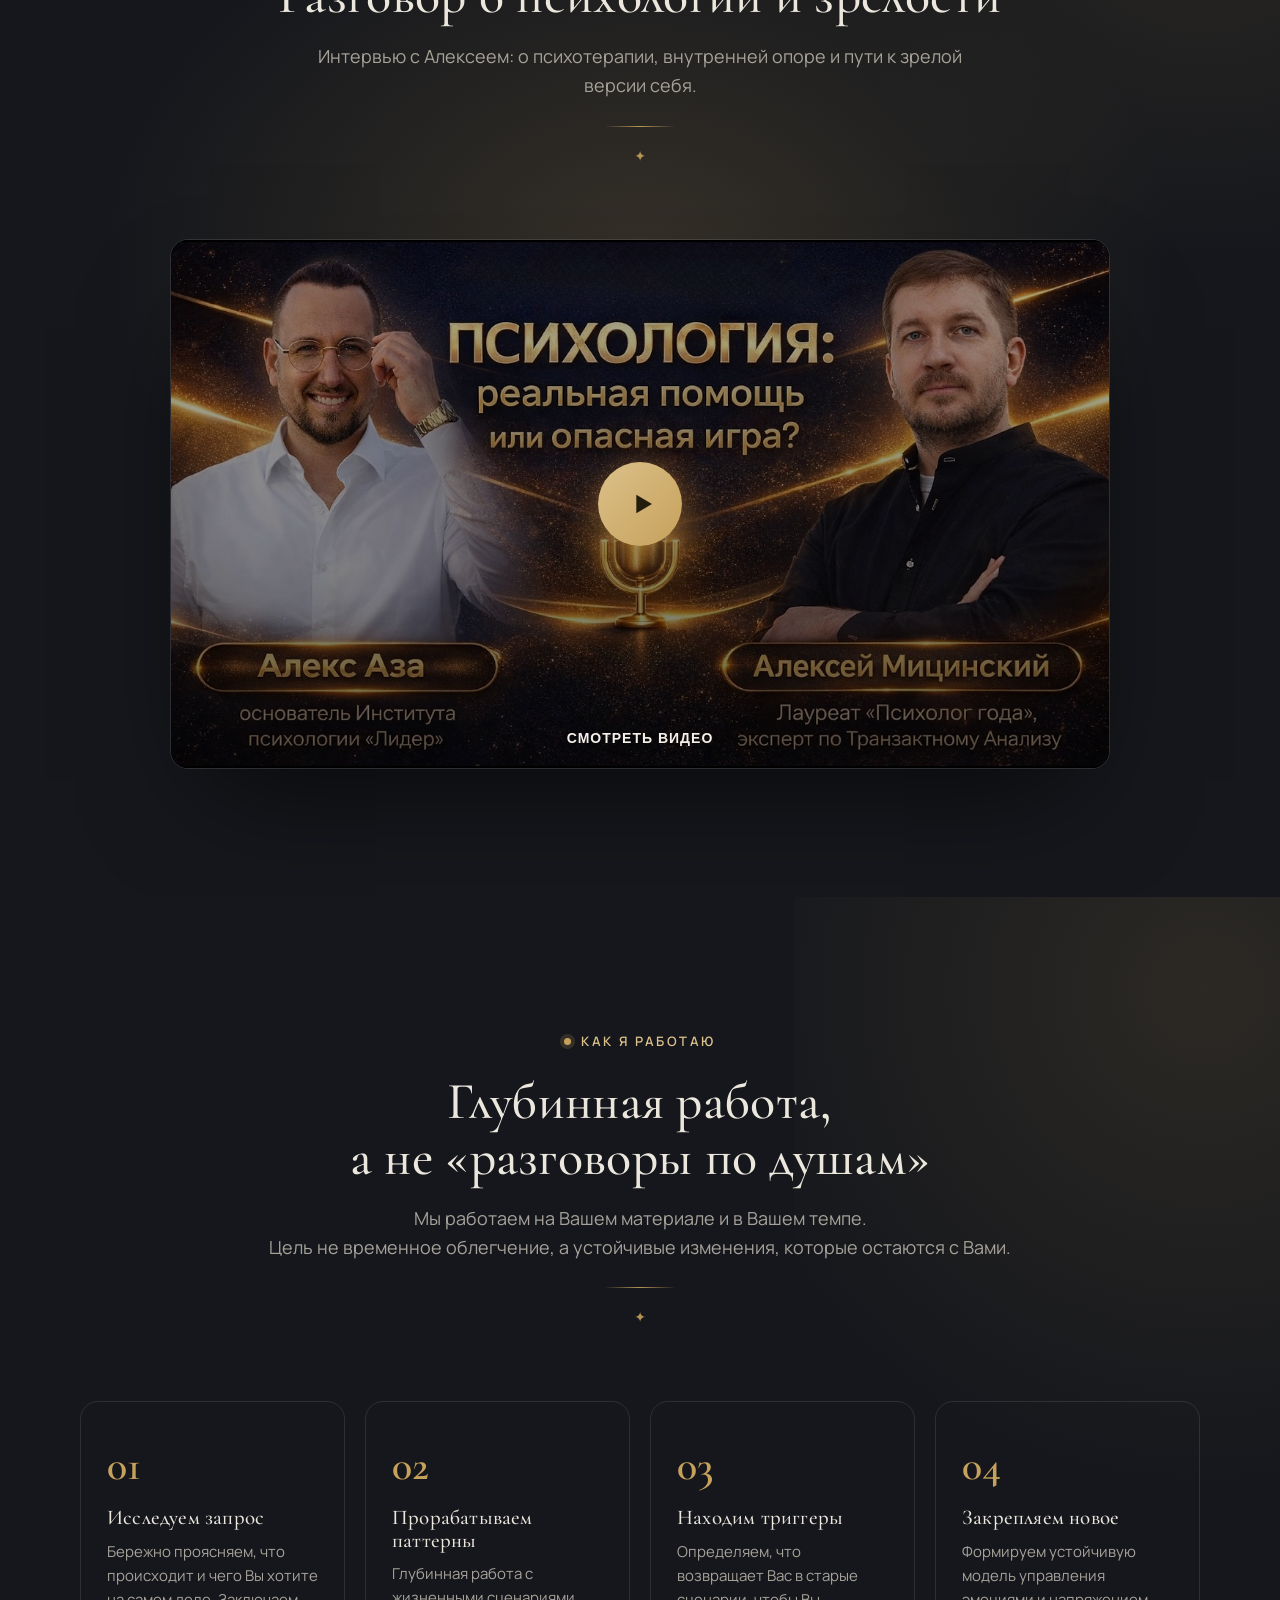
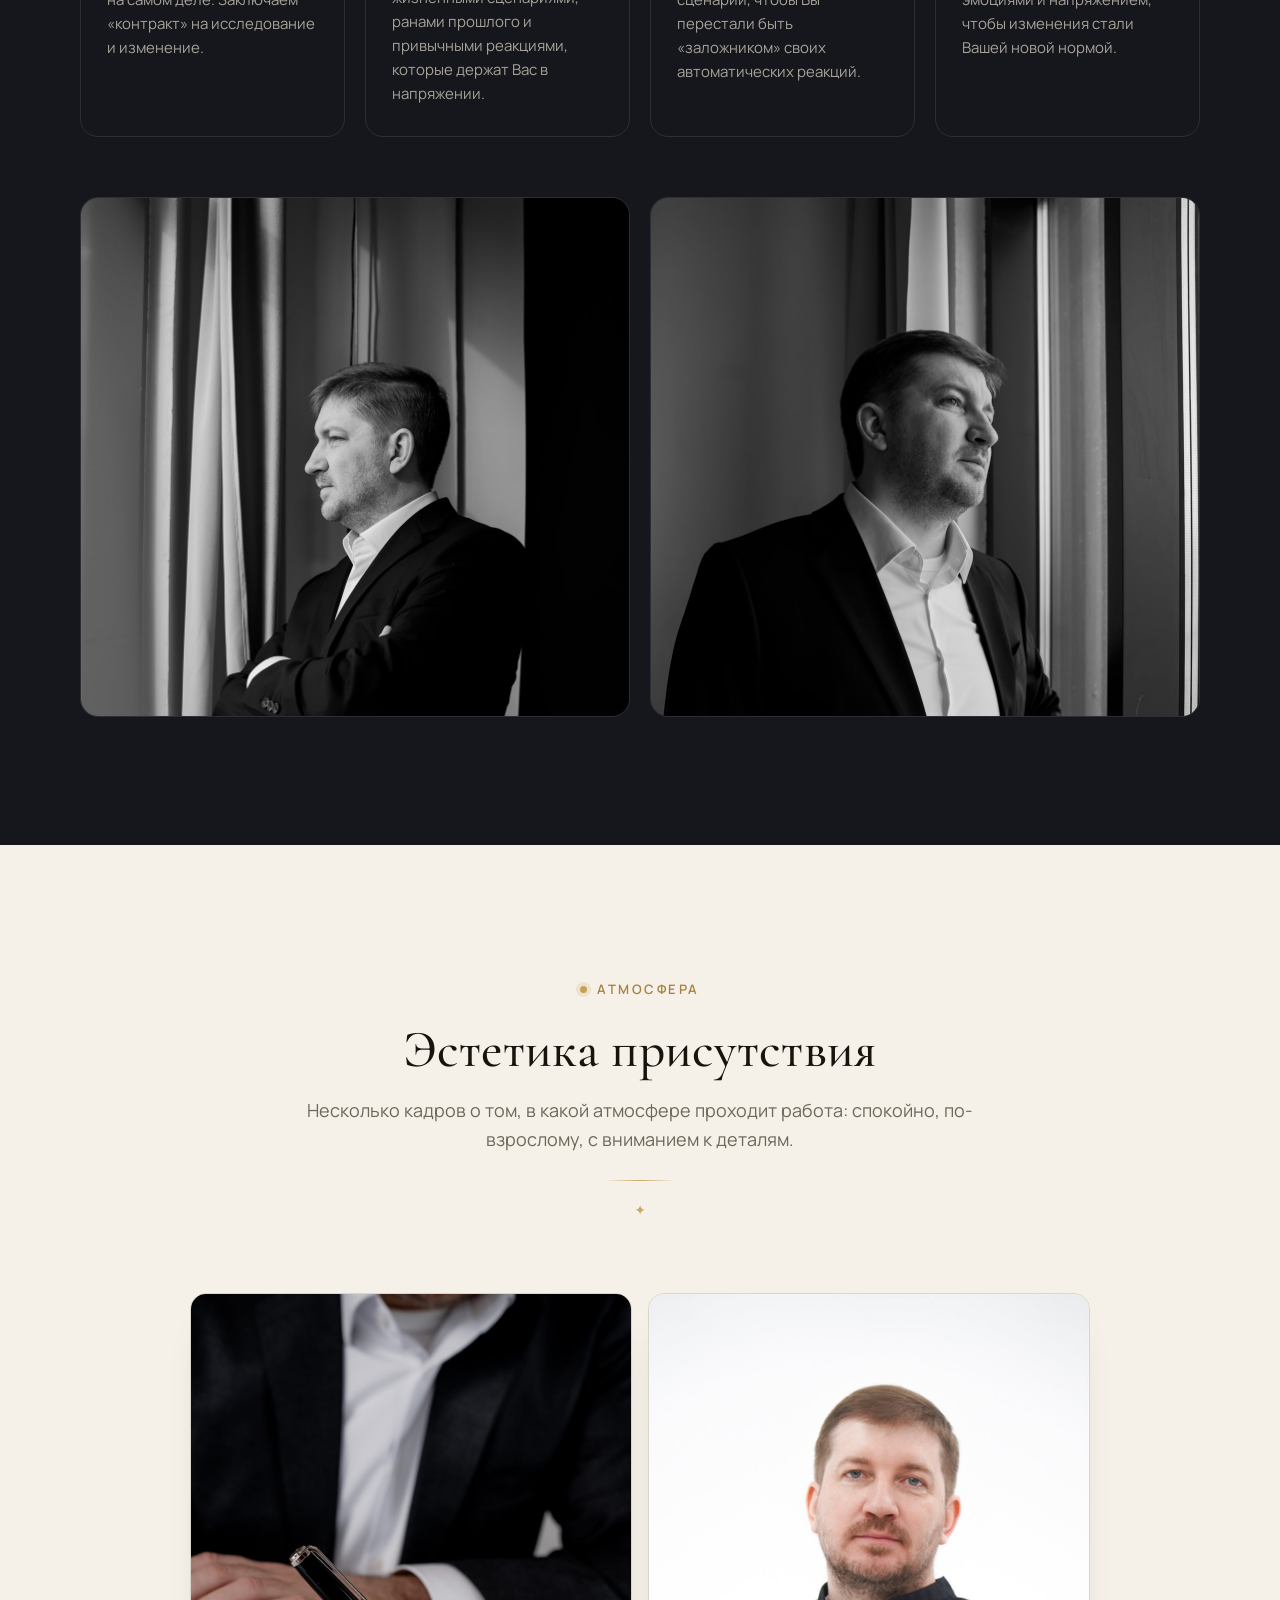
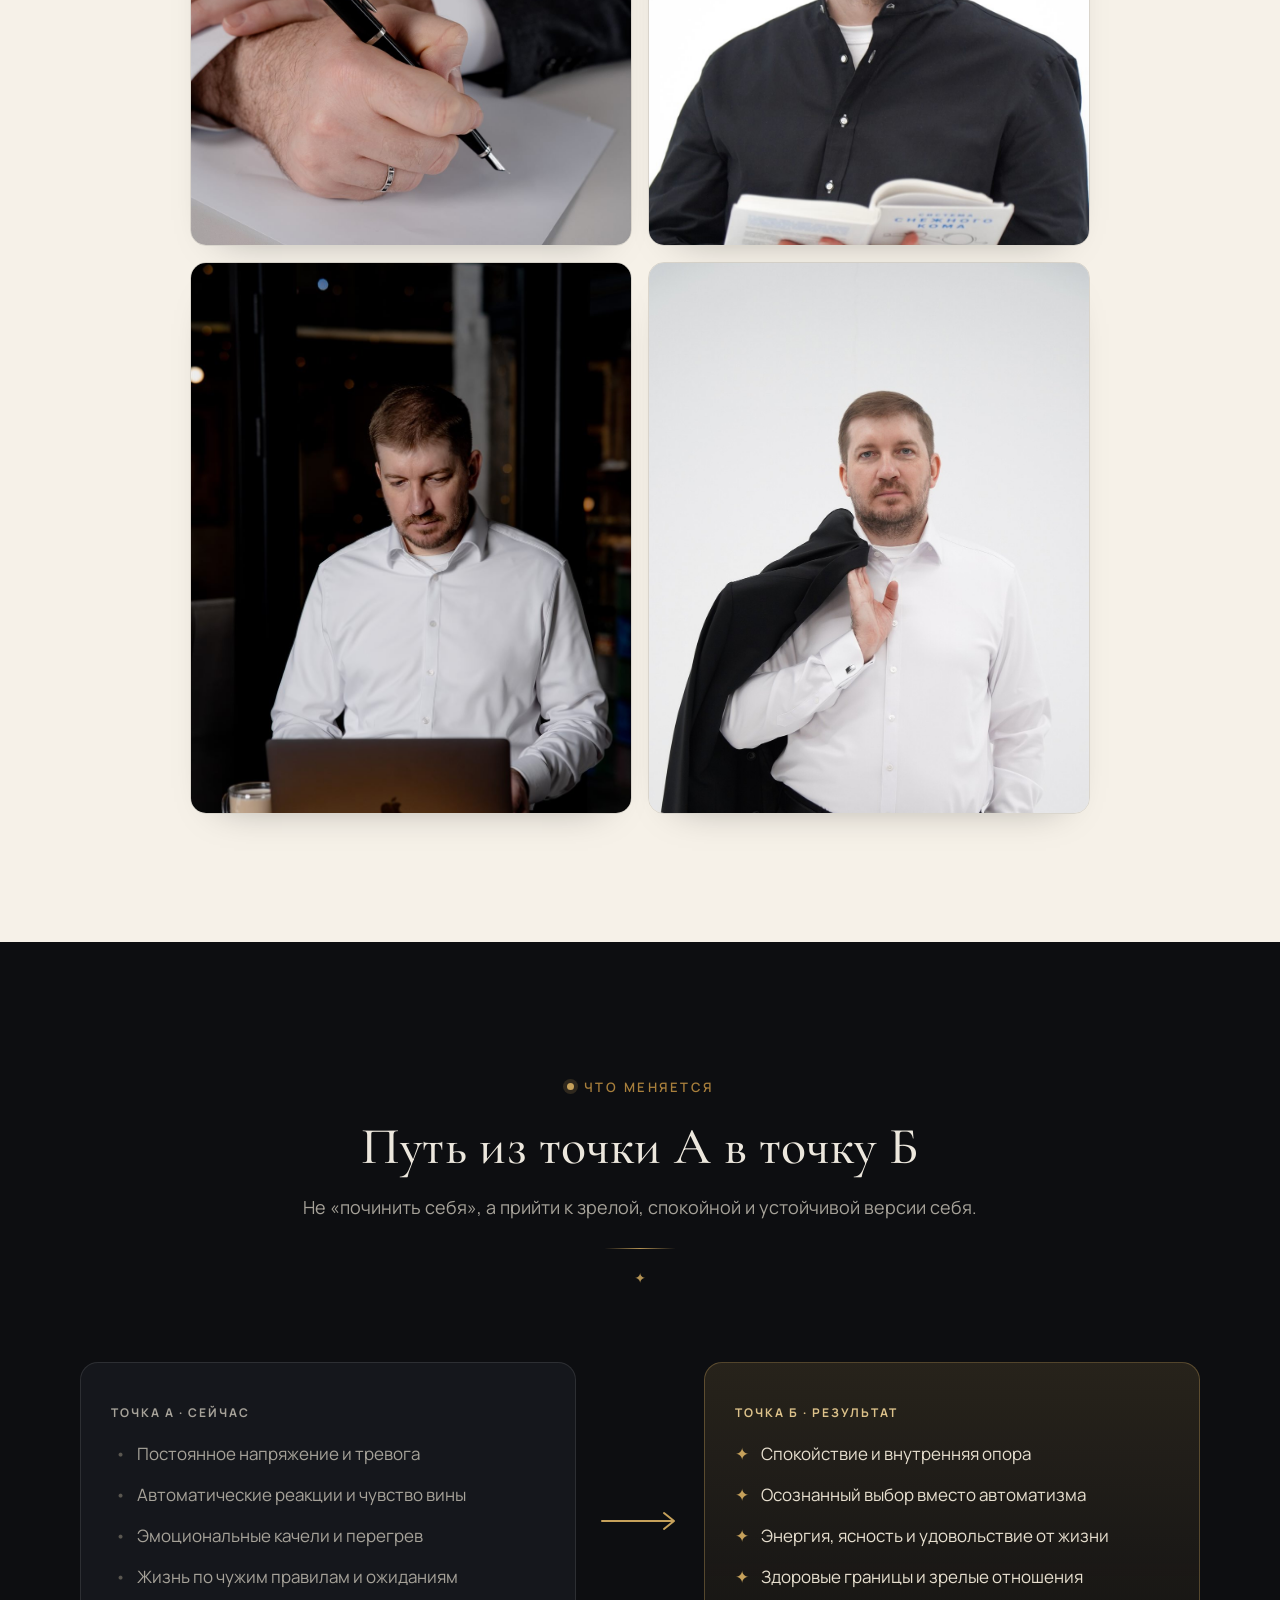
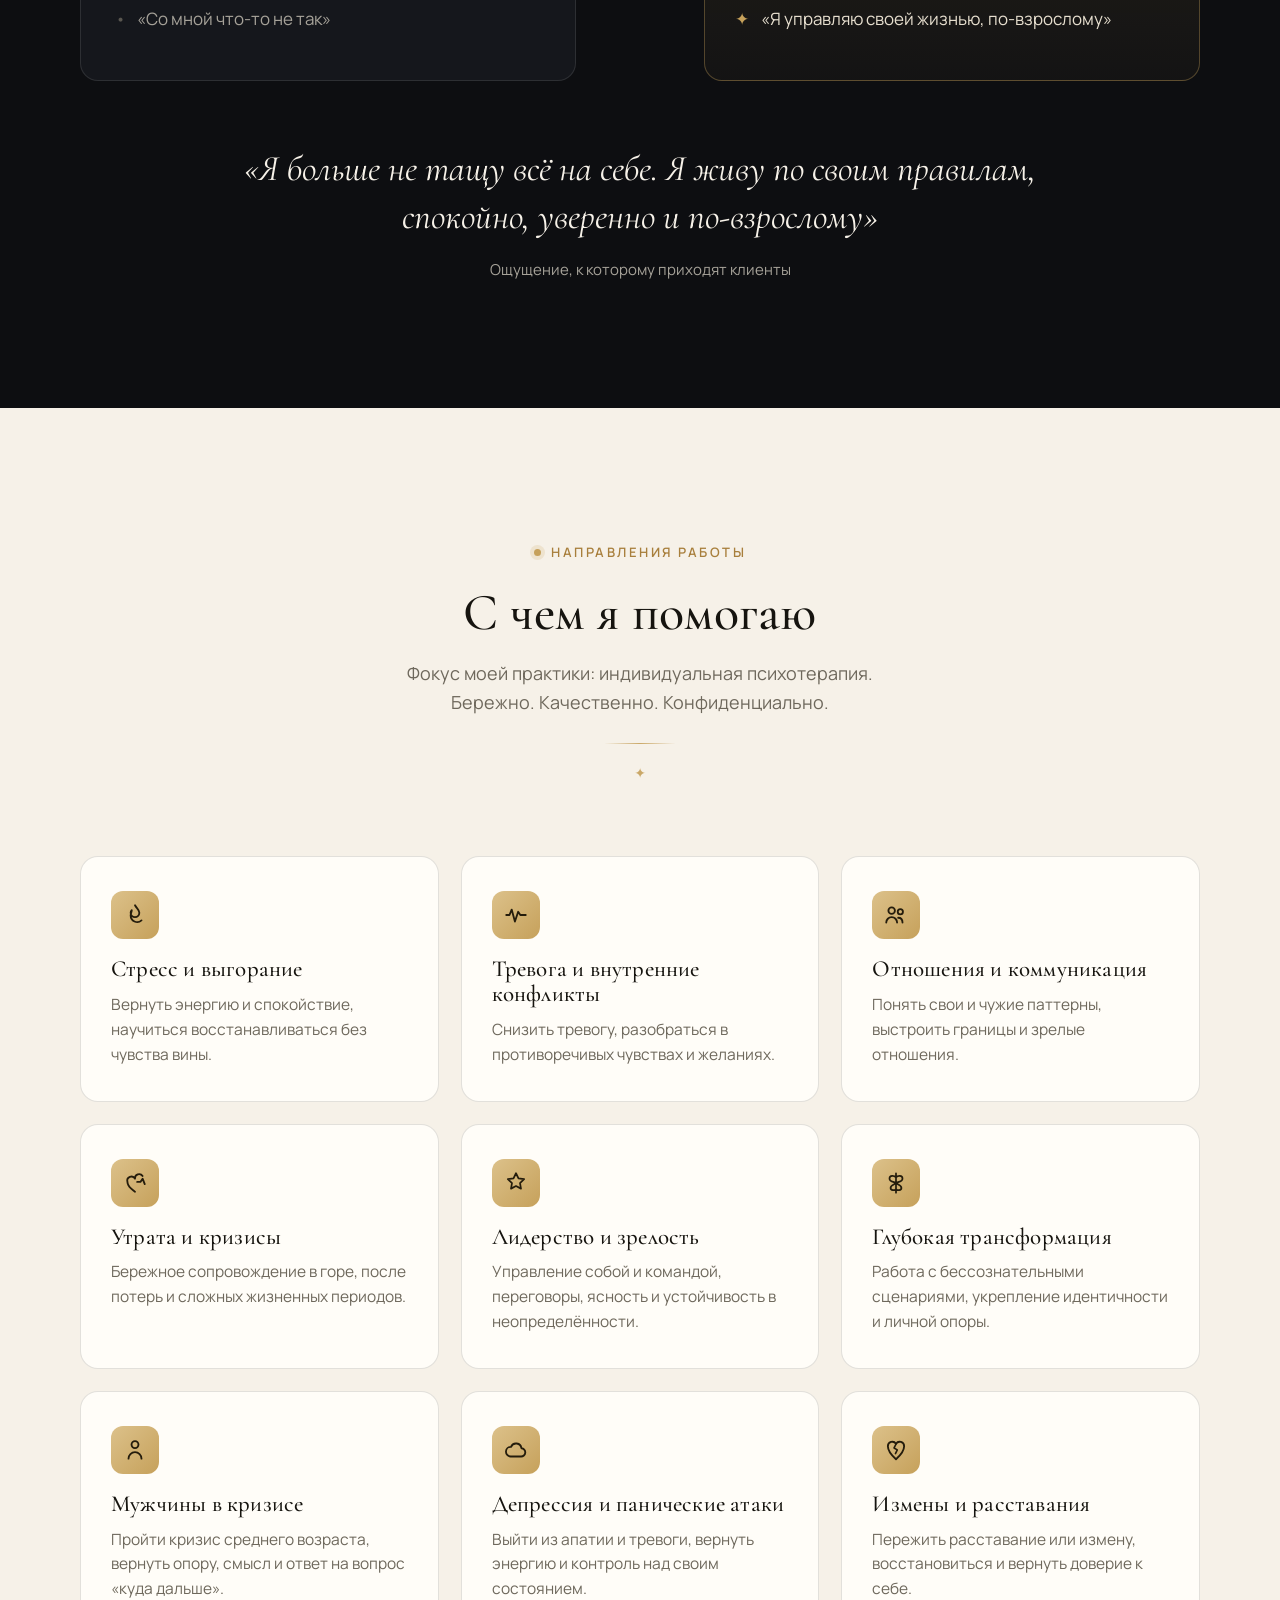
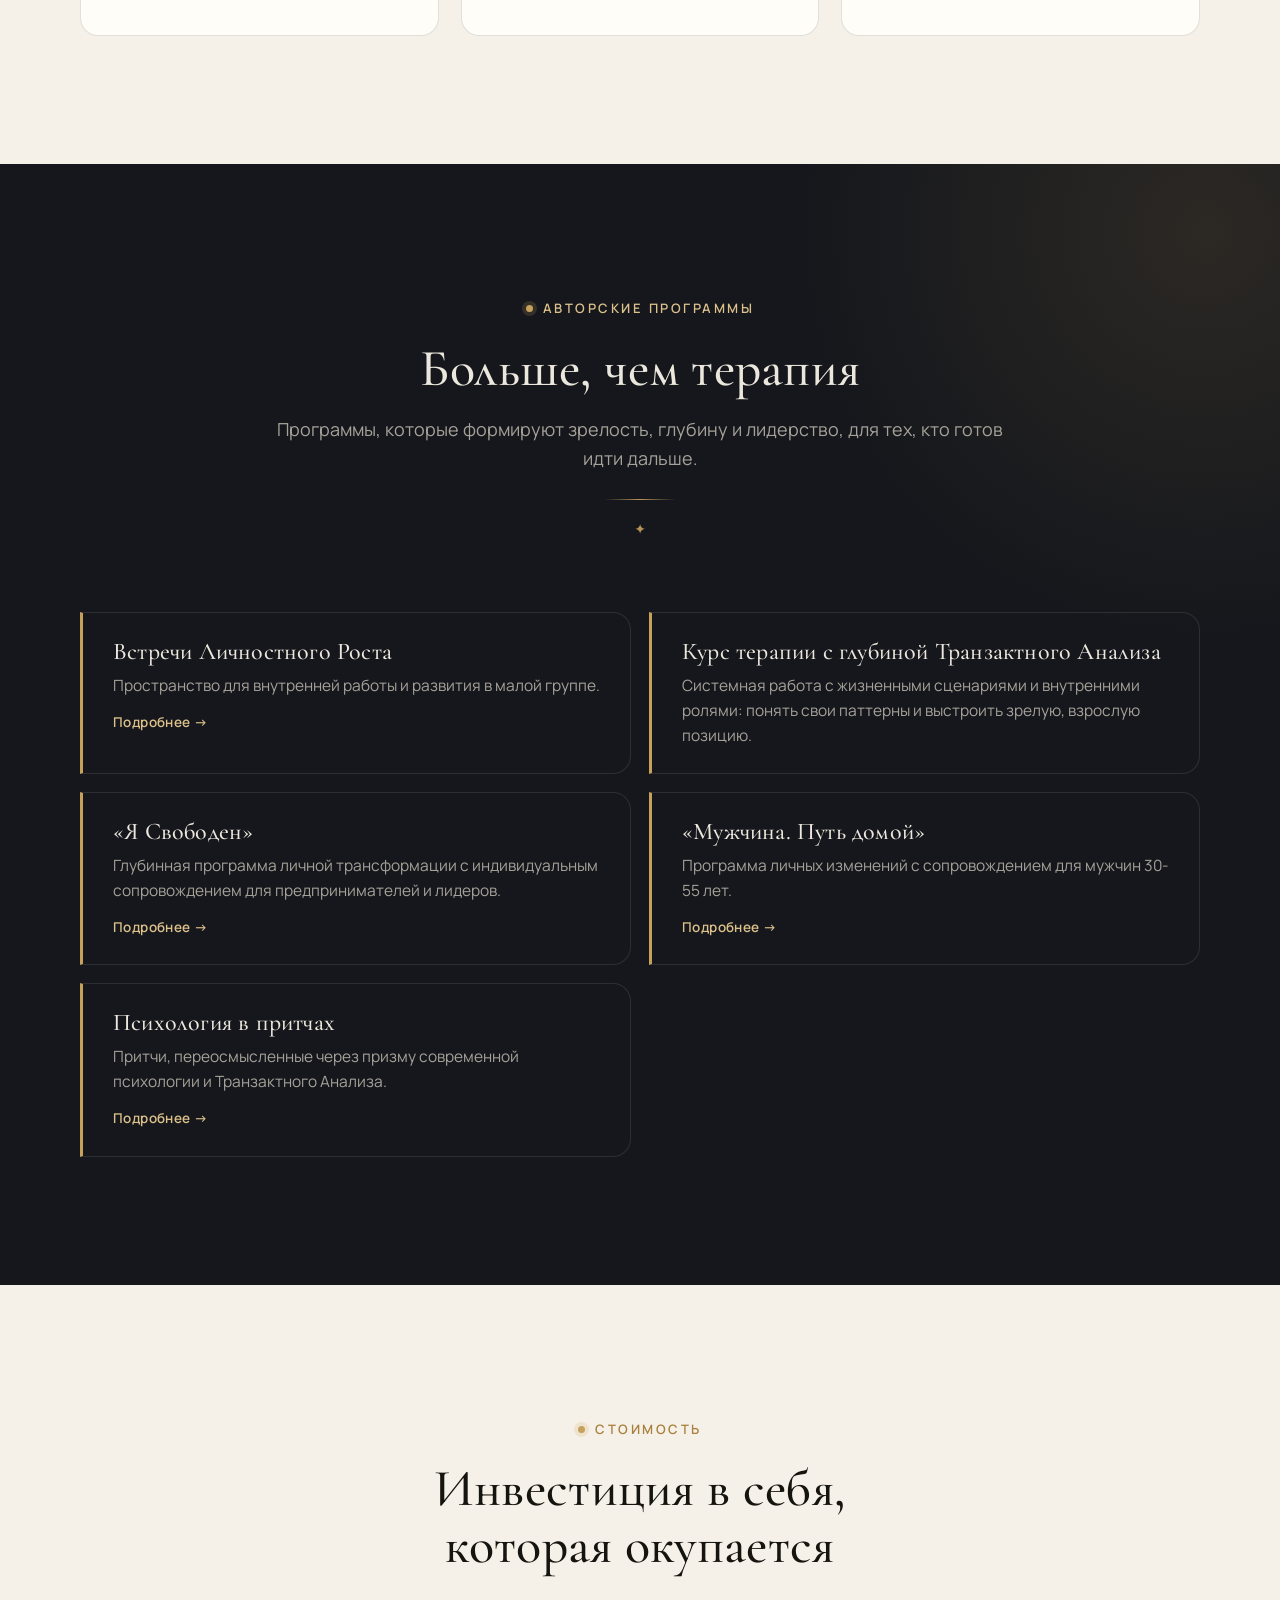
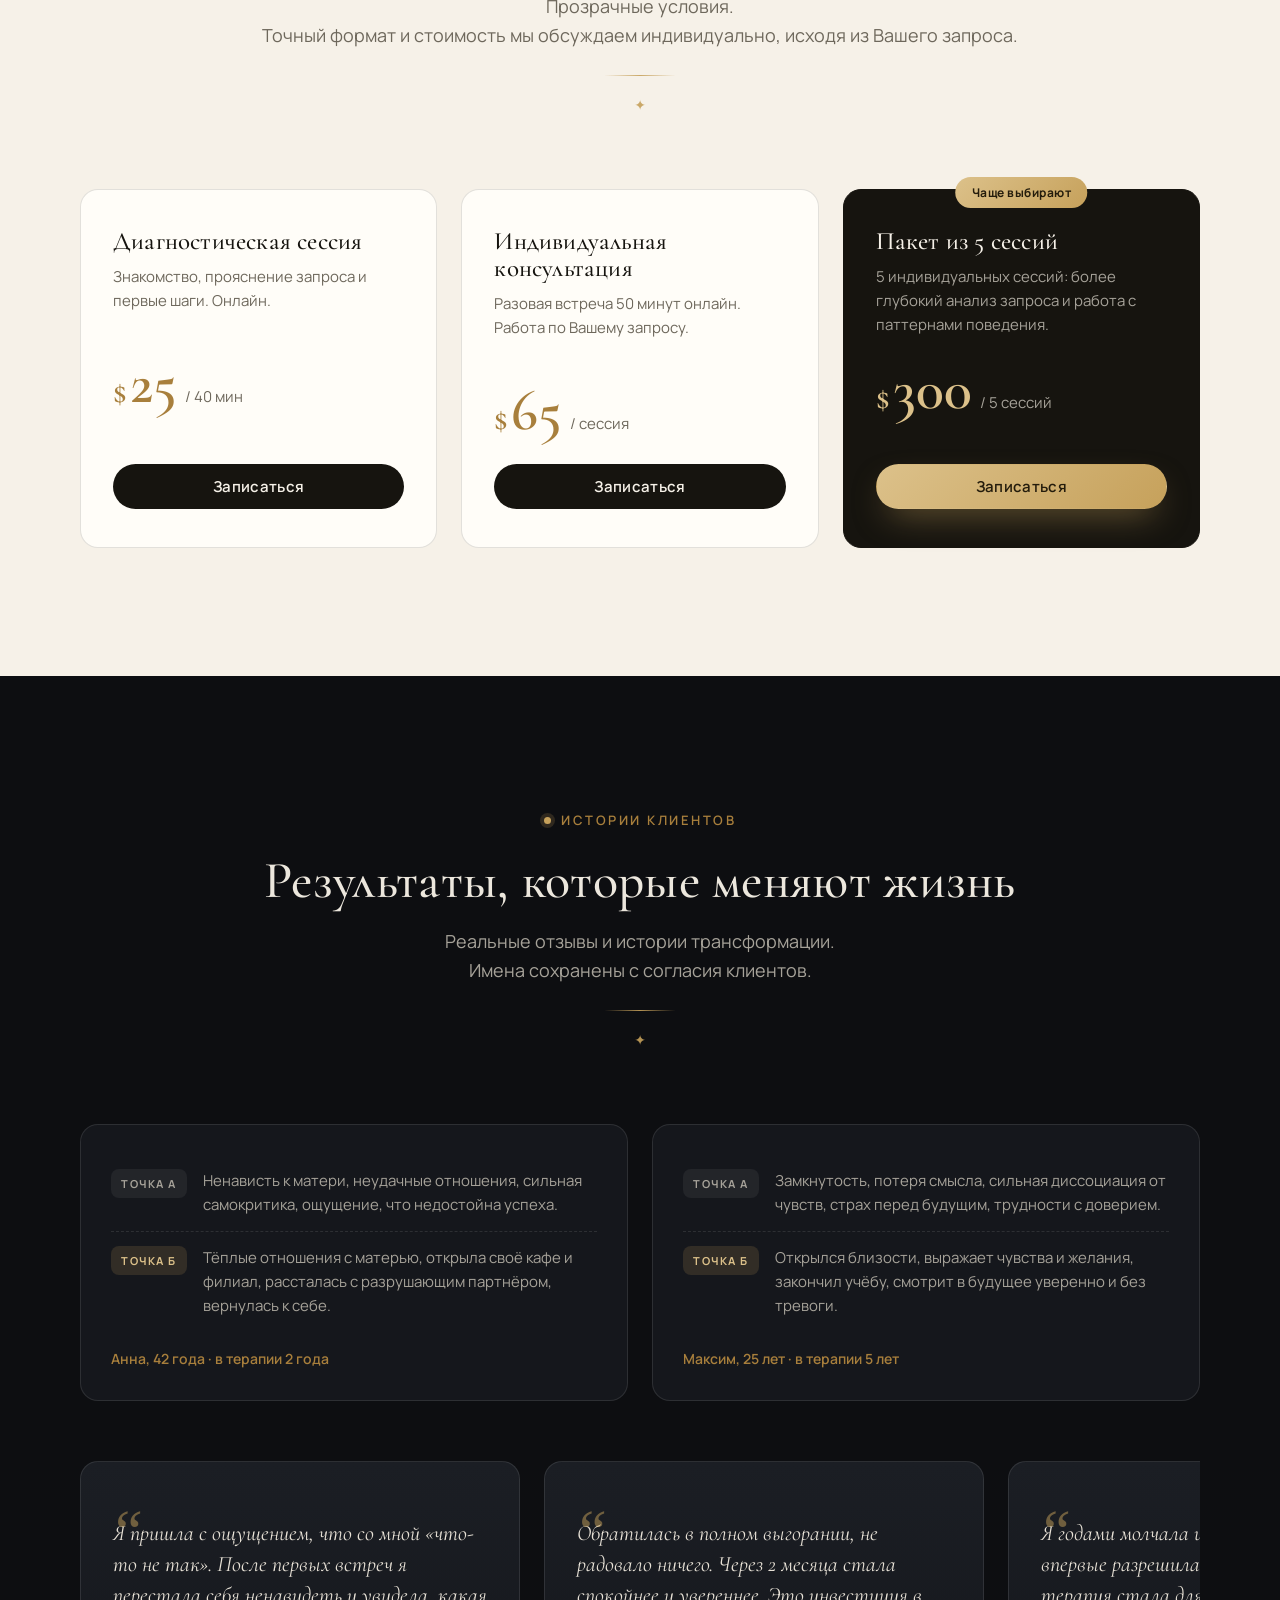
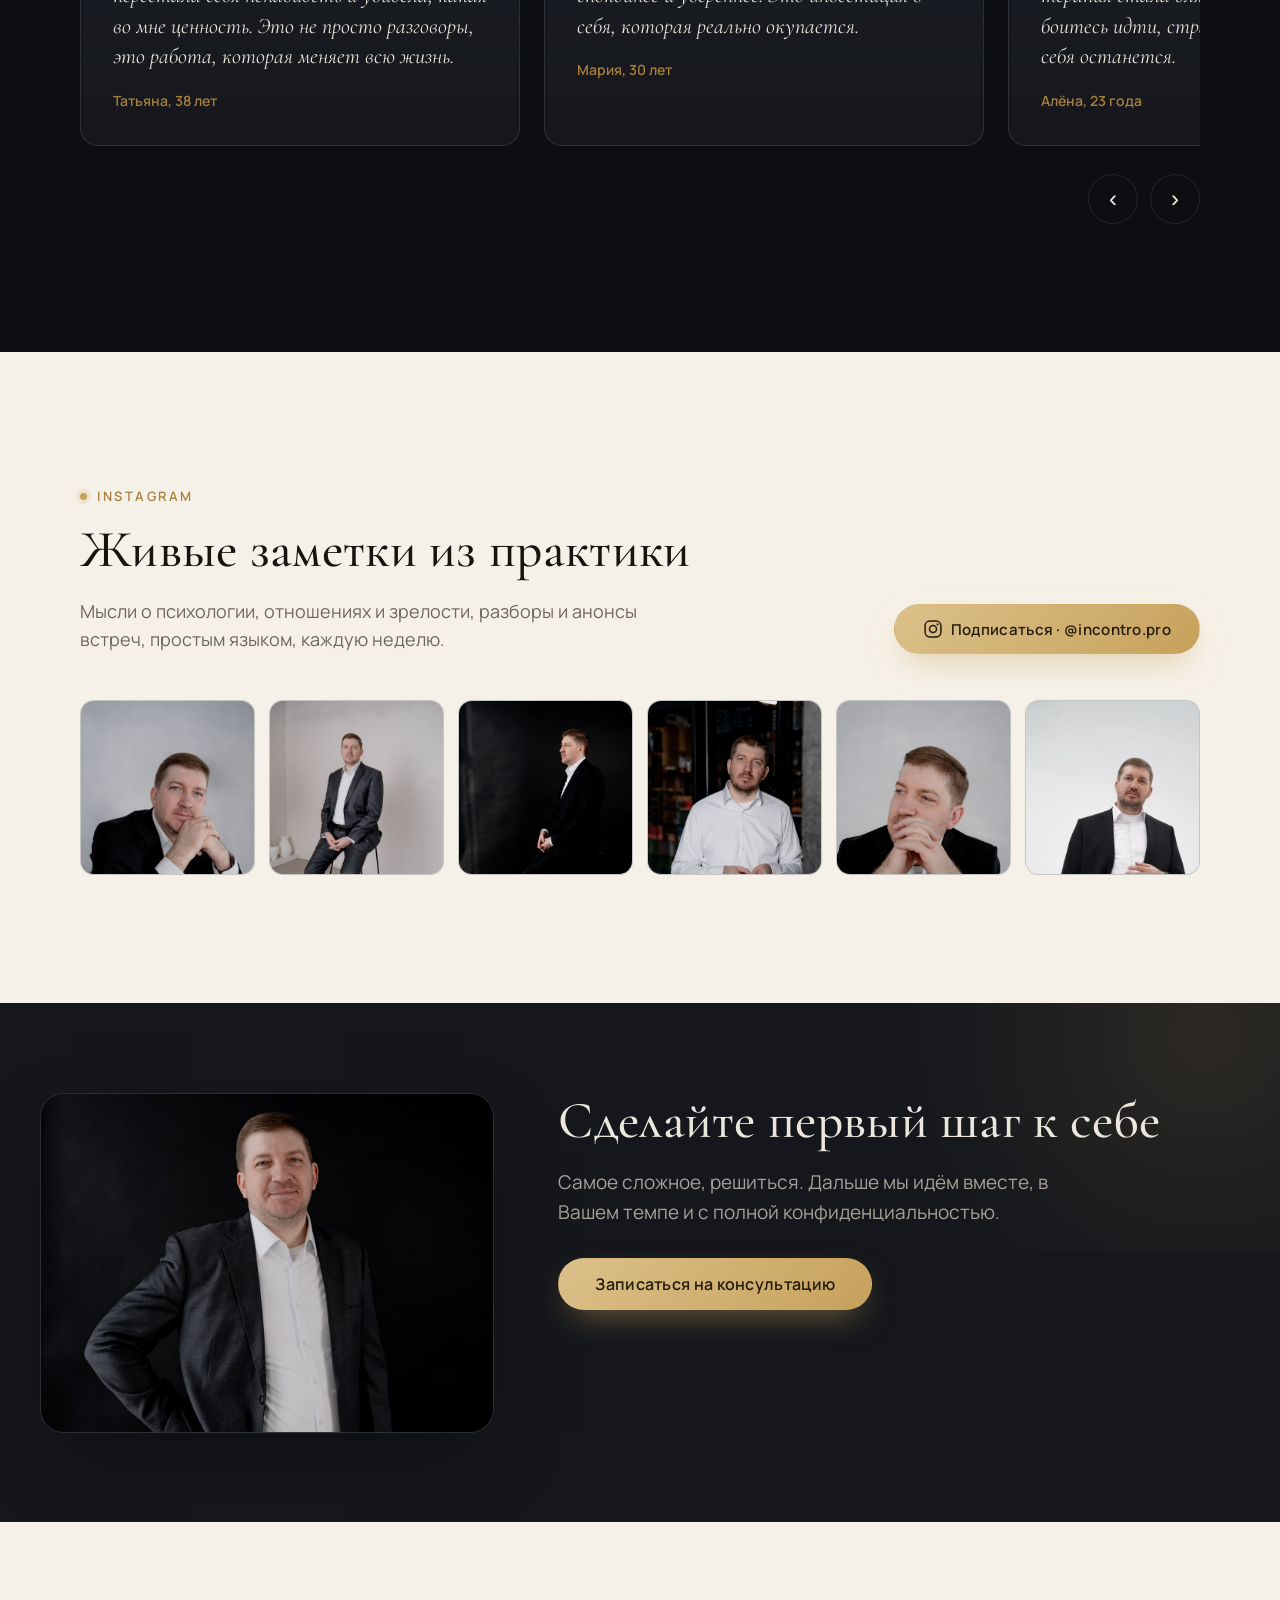
==== commit 137a3d8a: "Психология в притчах: цены в ₸/USD/RUB, счётчик 6137, 4 фото в ряд, финальный CTA - Тарифы: основная" ====
--- a/index.html
+++ b/index.html
@@ -27,7 +27,7 @@
 <link rel="preconnect" href="https://fonts.googleapis.com">
 <link rel="preconnect" href="https://fonts.gstatic.com" crossorigin>
 <link href="https://fonts.googleapis.com/css2?family=Cormorant+Garamond:ital,wght@0,400;0,500;0,600;1,400;1,500&family=Manrope:wght@300;400;500;600;700&display=swap" rel="stylesheet">
-<link rel="stylesheet" href="styles.css?v=4">
+<link rel="stylesheet" href="styles.css?v=5">
 
 <!-- ============================================================
      АНАЛИТИКА И ПИКСЕЛИ - вставьте сюда свои ID, когда будут готовы.
@@ -155,7 +155,7 @@
       <ul class="hero__trust">
         <li><span>«Психолог&nbsp;года»</span> 2025</li>
         <li><span>15&nbsp;лет</span> практики</li>
-        <li><span>5&nbsp;750+</span> часов работы</li>
+        <li><span>6&nbsp;137+</span> часов работы</li>
       </ul>
     </div>
 
@@ -233,7 +233,7 @@
 <section class="stats">
   <div class="container stats__grid">
     <div class="stat reveal"><span class="stat__num" data-count="15">0</span><span class="stat__suf">лет</span><p>профессиональной практики</p></div>
-    <div class="stat reveal"><span class="stat__num" data-count="5750">0</span><span class="stat__suf">+</span><p>часов консультаций</p></div>
+    <div class="stat reveal"><span class="stat__num" data-count="6137">0</span><span class="stat__suf">+</span><p>часов консультаций</p></div>
     <div class="stat reveal"><span class="stat__num" data-count="100">0</span><span class="stat__suf">+</span><p>сертификатов и дипломов</p></div>
     <div class="stat reveal"><span class="stat__num" data-count="16480">0</span><span class="stat__suf"></span><p>часов обучения и развития</p></div>
   </div>
@@ -664,6 +664,6 @@
 <!-- ===== Toast ===== -->
 <div class="toast" id="toast"></div>
 
-<script src="script.js?v=4"></script>
+<script src="script.js?v=5"></script>
 </body>
 </html>
